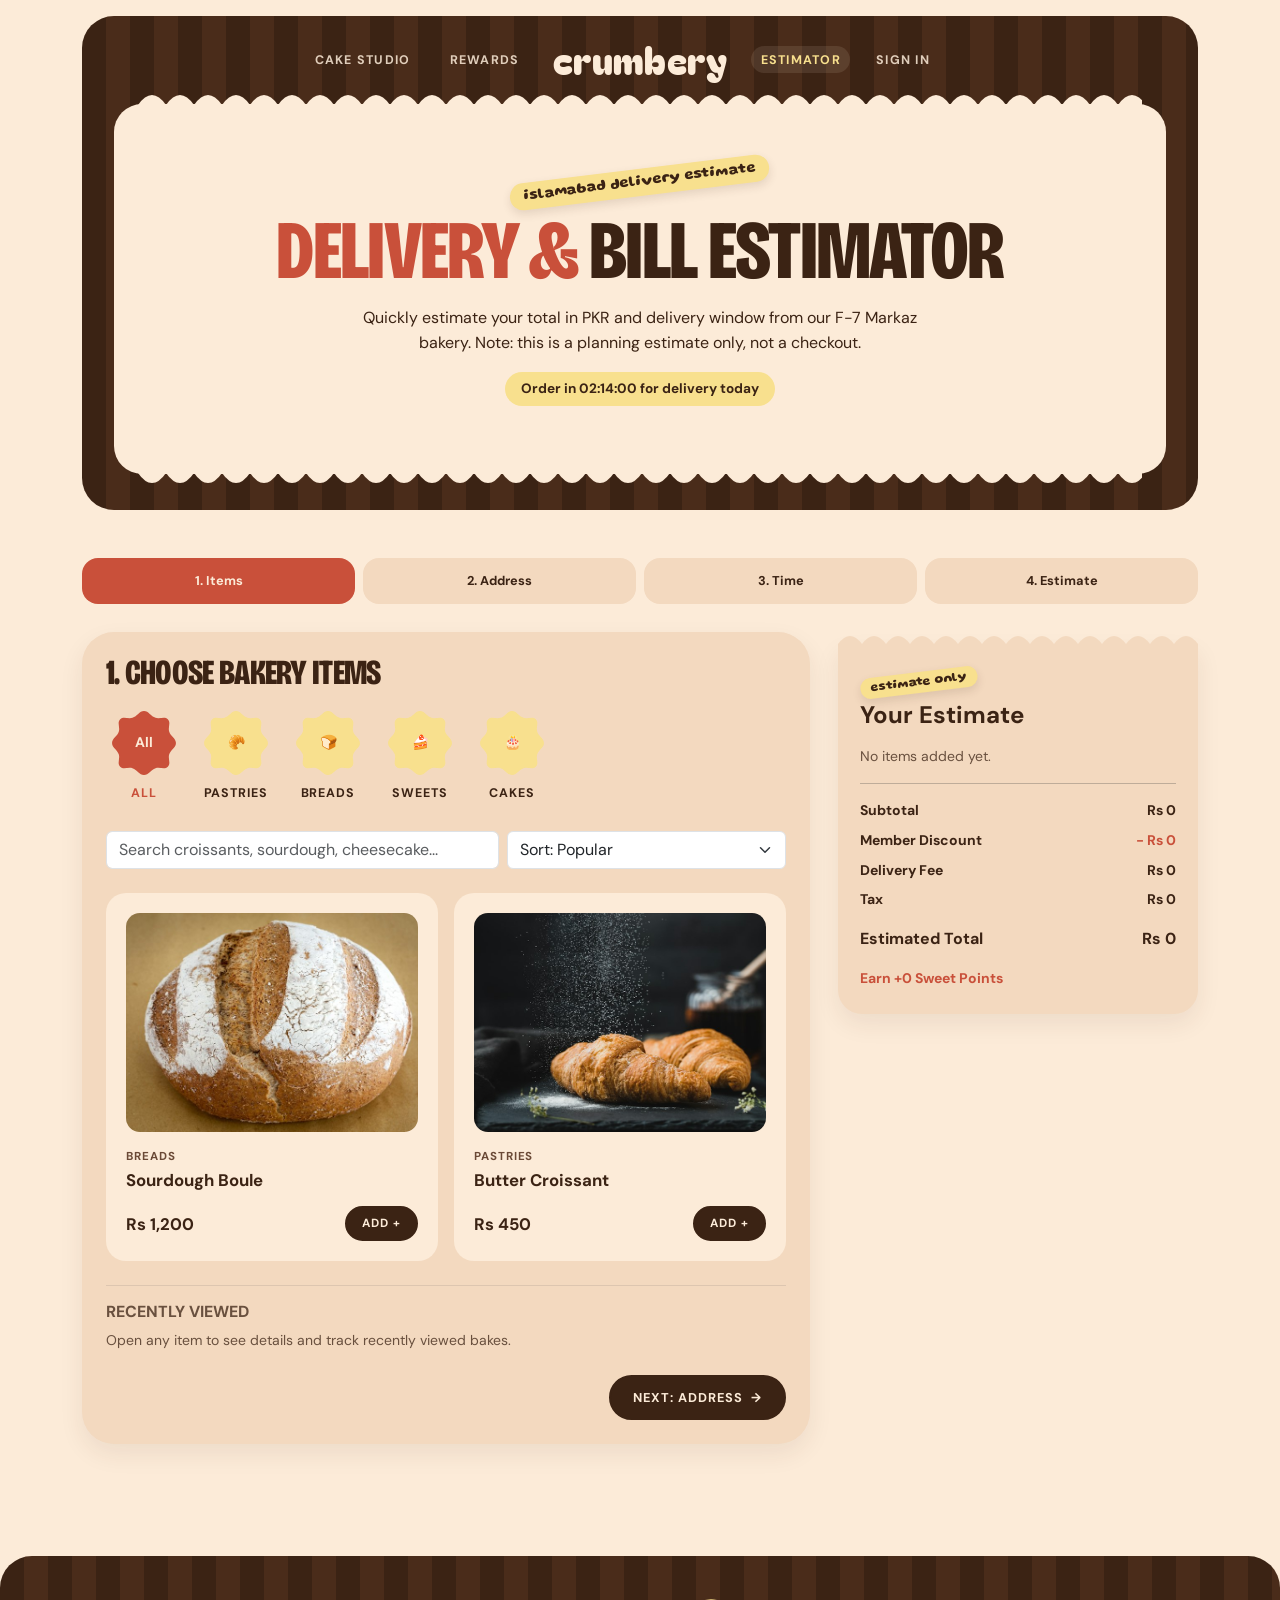
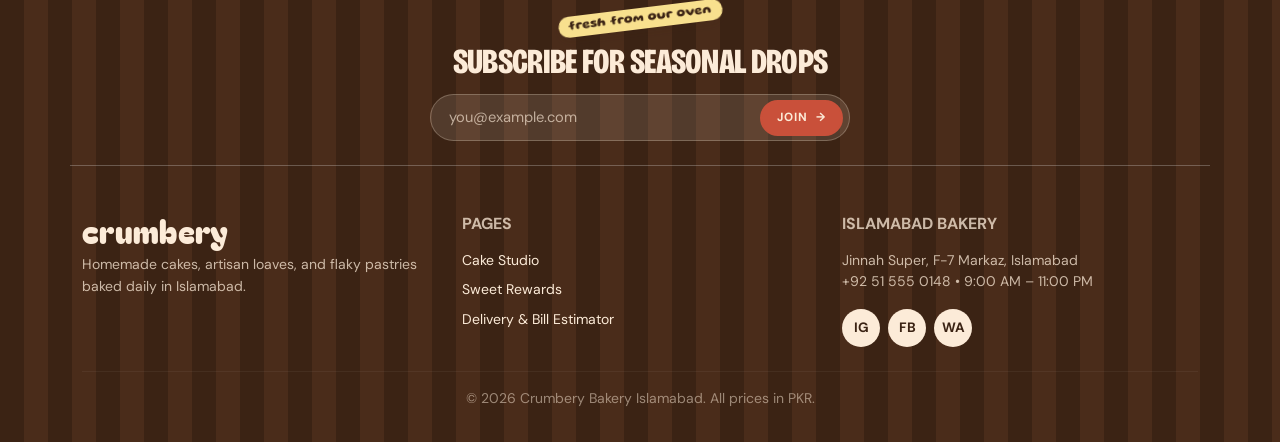
==== estimate.html @ 640aa4d4 "feat: build static layouts for all three pages" ====
<!DOCTYPE html>
<html lang="en">
<head>
  <meta charset="UTF-8">
  <meta name="viewport" content="width=device-width, initial-scale=1.0">
  <title>Delivery &amp; Bill Estimator — Crumbery Bakery Islamabad</title>
  <link rel="preconnect" href="https://fonts.googleapis.com">
  <link rel="preconnect" href="https://fonts.gstatic.com" crossorigin>
  <link href="https://fonts.googleapis.com/css2?family=Bagel+Fat+One&family=Bricolage+Grotesque:opsz,wdth,wght@12..96,75..100,700..800&family=DM+Sans:wght@400;500;700&family=Gluten:wght@700;800&display=swap" rel="stylesheet">
  <link href="https://cdn.jsdelivr.net/npm/bootstrap@5.3.3/dist/css/bootstrap.min.css" rel="stylesheet">
  <link rel="stylesheet" href="css/tokens.css">
  <link rel="stylesheet" href="css/components.css">
  <link rel="stylesheet" href="css/pages/estimate.css">
</head>
<body id="top">
  <a class="sr-only-focusable" href="#mainContent">Skip to main content</a>

  <div class="container-xl pt-3">
    <header class="striped-frame">
      <div id="siteHeaderSlot"></div>

      <section class="wavy-panel text-center">
        <span class="sticker mb-3">islamabad delivery estimate</span>
        <h1 class="display-headline display-headline--hero mb-3">
          <span class="text-terracotta">Delivery &amp;</span> Bill Estimator
        </h1>
        <p class="mx-auto mb-3" style="max-width: 580px;">
          Quickly estimate your total in PKR and delivery window from our F-7 Markaz bakery. Note: this is a planning estimate only, not a checkout.
        </p>
        <div class="countdown-pill" id="sameDayCountdown" aria-live="polite">
          Order in 02:14:00 for delivery today
        </div>
      </section>
    </header>
  </div>

  <main id="mainContent" class="container-xl py-5">
    <!-- 4-Step Progress Stepper -->
    <nav class="est-stepper" aria-label="Estimator steps">
      <button type="button" class="est-step-btn is-active" data-step="1">1. Items</button>
      <button type="button" class="est-step-btn" data-step="2">2. Address</button>
      <button type="button" class="est-step-btn" data-step="3">3. Time</button>
      <button type="button" class="est-step-btn" data-step="4">4. Estimate</button>
    </nav>

    <div class="est-layout">
      <!-- Left: Active Step Content -->
      <div class="est-panel">
        <!-- Step 1: Quick-add Menu -->
        <section id="estStep1" aria-labelledby="step1Heading">
          <h2 id="step1Heading" class="display-headline display-headline--sub mb-3">1. Choose Bakery Items</h2>

          <!-- Category Filter Chips with Scalloped Badges -->
          <div class="d-flex flex-wrap gap-3 justify-content-center justify-content-md-start mb-4" id="categoryFilterBar">
            <button type="button" class="flower-badge-btn is-active" data-cat="all">
              <span class="flower-badge flower-badge--sm flower-badge--terracotta fw-bold small text-cream">All</span>
              <span class="flower-badge-btn__label">All</span>
            </button>
            <button type="button" class="flower-badge-btn" data-cat="Pastries">
              <span class="flower-badge flower-badge--sm fw-bold small">🥐</span>
              <span class="flower-badge-btn__label">Pastries</span>
            </button>
            <button type="button" class="flower-badge-btn" data-cat="Breads">
              <span class="flower-badge flower-badge--sm fw-bold small">🍞</span>
              <span class="flower-badge-btn__label">Breads</span>
            </button>
            <button type="button" class="flower-badge-btn" data-cat="Sweets">
              <span class="flower-badge flower-badge--sm fw-bold small">🍰</span>
              <span class="flower-badge-btn__label">Sweets</span>
            </button>
            <button type="button" class="flower-badge-btn" data-cat="Cakes">
              <span class="flower-badge flower-badge--sm fw-bold small">🎂</span>
              <span class="flower-badge-btn__label">Cakes</span>
            </button>
          </div>

          <div class="row g-2 mb-4">
            <div class="col-12 col-sm-7">
              <label for="menuSearchInput" class="visually-hidden">Search menu items</label>
              <input id="menuSearchInput" type="search" class="form-control" placeholder="Search croissants, sourdough, cheesecake...">
            </div>
            <div class="col-12 col-sm-5">
              <label for="menuSortSelect" class="visually-hidden">Sort menu</label>
              <select id="menuSortSelect" class="form-select">
                <option value="popular">Sort: Popular</option>
                <option value="price-asc">Price: Low to High</option>
                <option value="price-desc">Price: High to Low</option>
                <option value="name-asc">Name: A–Z</option>
              </select>
            </div>
          </div>

          <div class="row g-3" id="menuGrid">
            <!-- Rendered dynamically from js/data/menu.js in Commit 3 -->
            <div class="col-12 col-sm-6">
              <article class="product-card" style="background: var(--cream);">
                <div class="product-card__media"><img src="assets/images/sourdough-boule.jpg" alt="Sourdough Boule" loading="lazy"></div>
                <div class="product-card__cat">Breads</div>
                <h3 class="product-card__title">Sourdough Boule</h3>
                <div class="product-card__footer">
                  <span class="product-card__price">Rs 1,200</span>
                  <button type="button" class="pill-btn pill-btn--sm">Add +</button>
                </div>
              </article>
            </div>
            <div class="col-12 col-sm-6">
              <article class="product-card" style="background: var(--cream);">
                <div class="product-card__media"><img src="assets/images/croissant.jpg" alt="Butter Croissant" loading="lazy"></div>
                <div class="product-card__cat">Pastries</div>
                <h3 class="product-card__title">Butter Croissant</h3>
                <div class="product-card__footer">
                  <span class="product-card__price">Rs 450</span>
                  <button type="button" class="pill-btn pill-btn--sm">Add +</button>
                </div>
              </article>
            </div>
          </div>

          <div class="mt-4 pt-3 border-top border-dark border-opacity-10">
            <h3 class="h6 text-uppercase fw-bold opacity-75 mb-2">Recently Viewed</h3>
            <div class="d-flex flex-wrap gap-2" id="recentlyViewedStrip">
              <span class="small opacity-75">Open any item to see details and track recently viewed bakes.</span>
            </div>
          </div>

          <div class="d-flex justify-content-end mt-4">
            <button type="button" class="pill-btn" data-next-step="2">
              Next: Address <span class="pill-btn__arrow" aria-hidden="true">&rarr;</span>
            </button>
          </div>
        </section>

        <!-- Step 2: Address -->
        <section id="estStep2" hidden aria-labelledby="step2Heading">
          <h2 id="step2Heading" class="display-headline display-headline--sub mb-3">2. Delivery or Pickup</h2>
          <div class="btn-group mb-3" role="group" aria-label="Fulfillment method">
            <input type="radio" class="btn-check" name="fulfillmentMode" id="modeDelivery" value="delivery" checked>
            <label class="btn btn-outline-dark" for="modeDelivery">Delivery from F-7</label>
            <input type="radio" class="btn-check" name="fulfillmentMode" id="modePickup" value="pickup">
            <label class="btn btn-outline-dark" for="modePickup">Bakery Pickup (Free)</label>
          </div>

          <div id="deliveryAddressFields">
            <div class="mb-3">
              <button type="button" class="pill-btn pill-btn--sm pill-btn--outline" id="useLocationBtn">
                Use my location (GPS)
              </button>
              <span class="small ms-2 opacity-75" id="geoStatusText"></span>
            </div>
            <div class="row g-3">
              <div class="col-12 col-sm-6">
                <label for="sectorSelect" class="form-label small fw-bold text-uppercase">Sector / Area</label>
                <select id="sectorSelect" class="form-select">
                  <option value="">Choose Islamabad / Rwp area...</option>
                </select>
              </div>
              <div class="col-12 col-sm-6">
                <label for="cityInput" class="form-label small fw-bold text-uppercase">City</label>
                <input id="cityInput" type="text" class="form-control" value="Islamabad / Rawalpindi" readonly>
              </div>
              <div class="col-12">
                <label for="streetInput" class="form-label small fw-bold text-uppercase">House &amp; Street</label>
                <input id="streetInput" type="text" class="form-control" placeholder="House 14, Street 22">
              </div>
            </div>
          </div>

          <div class="d-flex justify-content-between mt-4">
            <button type="button" class="pill-btn pill-btn--outline" data-prev-step="1">Back</button>
            <button type="button" class="pill-btn" data-next-step="3">
              Next: Time <span class="pill-btn__arrow" aria-hidden="true">&rarr;</span>
            </button>
          </div>
        </section>

        <!-- Step 3: Time -->
        <section id="estStep3" hidden aria-labelledby="step3Heading">
          <h2 id="step3Heading" class="display-headline display-headline--sub mb-3">3. Delivery Time</h2>
          <div class="mb-3">
            <div class="form-check">
              <input class="form-check-input" type="radio" name="timeMode" id="timeAsap" value="asap" checked>
              <label class="form-check-label fw-bold" for="timeAsap">As soon as possible</label>
            </div>
            <div class="form-check">
              <input class="form-check-input" type="radio" name="timeMode" id="timeScheduled" value="scheduled">
              <label class="form-check-label fw-bold" for="timeScheduled">Schedule date &amp; time (9:00 AM – 11:00 PM)</label>
            </div>
          </div>
          <div class="row g-3" id="scheduledTimeFields" hidden>
            <div class="col-12 col-sm-6">
              <label for="scheduleDateInput" class="form-label small fw-bold text-uppercase">Date</label>
              <input id="scheduleDateInput" type="date" class="form-control">
            </div>
            <div class="col-12 col-sm-6">
              <label for="scheduleTimeInput" class="form-label small fw-bold text-uppercase">Time</label>
              <input id="scheduleTimeInput" type="time" class="form-control" value="16:00">
            </div>
          </div>
          <div class="d-flex justify-content-between mt-4">
            <button type="button" class="pill-btn pill-btn--outline" data-prev-step="2">Back</button>
            <button type="button" class="pill-btn" data-next-step="4">
              View Estimate <span class="pill-btn__arrow" aria-hidden="true">&rarr;</span>
            </button>
          </div>
        </section>

        <!-- Step 4: Final Estimate Breakdown -->
        <section id="estStep4" hidden aria-labelledby="step4Heading">
          <h2 id="step4Heading" class="display-headline display-headline--sub mb-3">4. Your Delivery &amp; Bill Estimate</h2>
          <div class="eta-timeline mb-4">
            <div class="eta-timeline__step">1. Baking<br><span class="small opacity-75" id="etaPrepRange">25 min</span></div>
            <div class="eta-timeline__step">2. On the way<br><span class="small opacity-75" id="etaTravelRange">15–20 min</span></div>
            <div class="eta-timeline__step">3. At your door<br><span class="small text-terracotta" id="etaTotalRange">40–50 min</span></div>
          </div>
          <div class="d-flex flex-wrap gap-2">
            <button type="button" class="pill-btn" id="copyEstimateBtn">Copy estimate</button>
            <button type="button" class="pill-btn pill-btn--outline" id="clearEstimateBtn">Clear</button>
          </div>
        </section>
      </div>

      <!-- Right: Sticky Paper-Receipt Summary Card -->
      <aside class="receipt-card" aria-labelledby="receiptHeading" aria-live="polite">
        <span class="sticker sticker--sm mb-2">estimate only</span>
        <h2 id="receiptHeading" class="h4 fw-bold mb-3">Your Estimate</h2>
        <div id="receiptItemsList" class="small mb-3 opacity-75">
          No items added yet.
        </div>
        <hr class="border-dark border-opacity-15">
        <dl class="row small mb-0">
          <dt class="col-7">Subtotal</dt><dd class="col-5 text-end fw-bold" id="estSubtotal">Rs 0</dd>
          <dt class="col-7">Member Discount</dt><dd class="col-5 text-end fw-bold text-terracotta" id="estDiscount">- Rs 0</dd>
          <dt class="col-7">Delivery Fee</dt><dd class="col-5 text-end fw-bold" id="estDeliveryFee">Rs 0</dd>
          <dt class="col-7">Tax</dt><dd class="col-5 text-end fw-bold" id="estTax">Rs 0</dd>
          <dt class="col-7 fs-6 fw-bold pt-2">Estimated Total</dt><dd class="col-5 text-end fs-6 fw-bold pt-2" id="estTotal">Rs 0</dd>
        </dl>
        <div class="small text-terracotta fw-bold mt-2" id="estPointsEarned">Earn +0 Sweet Points</div>
      </aside>
    </div>
  </main>

  <div id="siteFooterSlot"></div>

  <script src="https://cdn.jsdelivr.net/npm/bootstrap@5.3.3/dist/js/bootstrap.bundle.min.js"></script>
  <script type="module" src="js/layout.js"></script>
</body>
</html>
---- css/tokens.css ----
/* ==========================================================================
   Crumbery Design System Tokens
   ========================================================================== */

:root {
  /* Core Brand Palette */
  --choco: #3B2314;
  --choco-stripe: #4A2C1A;
  --choco-muted: #6A4936;
  --cream: #FCEBD8;
  --tan: #F3D9BF;
  --tan-hover: #ECD0B2;
  --terracotta: #C9503A;
  --terracotta-stripe: #BF4834;
  --butter: #F8E08E;
  --butter-deep: #EFCF69;
  --plum: #5B2A4A;
  --plum-stripe: #683355;

  /* Semantic Aliases */
  --bg-page: var(--cream);
  --bg-card: var(--tan);
  --text-primary: var(--choco);
  --text-inverse: var(--cream);
  --accent-primary: var(--terracotta);
  --accent-highlight: var(--butter);
  --border-subtle: rgba(59, 35, 20, 0.14);
  --focus-ring: 0 0 0 3px var(--butter), 0 0 0 5px var(--choco);

  /* Typography */
  --font-display: 'Bricolage Grotesque', system-ui, sans-serif;
  --font-logo: 'Bagel Fat One', cursive;
  --font-sticker: 'Gluten', cursive;
  --font-body: 'DM Sans', system-ui, -apple-system, sans-serif;

  /* Radii */
  --radius-card: 20px;
  --radius-section: 32px;
  --radius-pill: 999px;

  /* Shadows */
  --shadow-soft: 0 10px 24px rgba(59, 35, 20, 0.08);
  --shadow-lift: 0 14px 28px rgba(59, 35, 20, 0.16);

  /* Transitions */
  --ease-snappy: cubic-bezier(0.22, 1, 0.36, 1);
}
---- css/components.css ----
/* ==========================================================================
   Crumbery Shared Components & Signature Shapes
   ========================================================================== */

*,
*::before,
*::after {
  box-sizing: border-box;
}

html {
  scroll-behavior: smooth;
}

body {
  margin: 0;
  background-color: var(--bg-page);
  color: var(--text-primary);
  font-family: var(--font-body);
  font-size: 1rem;
  line-height: 1.55;
  -webkit-font-smoothing: antialiased;
  overflow-x: hidden;
}

img {
  max-width: 100%;
  display: block;
}

a {
  color: inherit;
  text-decoration: none;
}

:focus-visible {
  outline: none;
  box-shadow: var(--focus-ring);
  border-radius: 6px;
}

.sr-only-focusable:not(:focus):not(:focus-within) {
  position: absolute;
  width: 1px;
  height: 1px;
  padding: 0;
  margin: -1px;
  overflow: hidden;
  clip: rect(0, 0, 0, 0);
  white-space: nowrap;
  border: 0;
}

/* ---------- Typography Helpers ---------- */

.display-headline {
  font-family: var(--font-display);
  font-variation-settings: 'wdth' 75, 'opsz' 72;
  font-weight: 800;
  text-transform: uppercase;
  line-height: 0.94;
  letter-spacing: -0.02em;
  color: var(--choco);
  margin: 0;
}

.display-headline--hero {
  font-size: clamp(2.6rem, 6.5vw, 5.2rem);
}

.display-headline--section {
  font-size: clamp(2rem, 4.2vw, 3.35rem);
}

.display-headline--sub {
  font-size: clamp(1.45rem, 2.8vw, 2.2rem);
}

.text-terracotta {
  color: var(--terracotta) !important;
}

.text-cream {
  color: var(--cream) !important;
}

.wordmark {
  font-family: var(--font-logo);
  font-weight: 400;
  text-transform: lowercase;
  letter-spacing: 0.01em;
  line-height: 1;
}

/* ---------- 1. Striped Brown Frame ---------- */

.striped-frame {
  background-color: var(--choco);
  background-image: repeating-linear-gradient(
    90deg,
    var(--choco) 0,
    var(--choco) 24px,
    var(--choco-stripe) 24px,
    var(--choco-stripe) 48px
  );
  border-radius: var(--radius-section);
  padding: 1rem 1.15rem 1.75rem;
  color: var(--cream);
  position: relative;
}

@media (min-width: 768px) {
  .striped-frame {
    padding: 1.25rem 2rem 2.25rem;
  }
}

/* ---------- 2. Wavy Cream Panel ---------- */

.wavy-panel {
  position: relative;
  background-color: var(--cream);
  color: var(--choco);
  border-radius: 28px;
  padding: 3.25rem 1.25rem 3.5rem;
  margin-top: 0.75rem;
  /* Crisp scalloped edges top & bottom via radial-gradient mask */
  --scallop-size: 28px;
  background-clip: padding-box;
}

.wavy-panel::before,
.wavy-panel::after {
  content: '';
  position: absolute;
  left: 24px;
  right: 24px;
  height: 14px;
  background-repeat: repeat-x;
  background-size: 28px 14px;
  pointer-events: none;
}

.wavy-panel::before {
  top: -13px;
  background-image: url("data:image/svg+xml,%3Csvg xmlns='http://www.w3.org/2000/svg' viewBox='0 0 28 14' preserveAspectRatio='none'%3E%3Cpath d='M0 14 Q14 -6 28 14 Z' fill='%23FCEBD8'/%3E%3C/svg%3E");
}

.wavy-panel::after {
  bottom: -13px;
  background-image: url("data:image/svg+xml,%3Csvg xmlns='http://www.w3.org/2000/svg' viewBox='0 0 28 14' preserveAspectRatio='none'%3E%3Cpath d='M0 0 Q14 20 28 0 Z' fill='%23FCEBD8'/%3E%3C/svg%3E");
}

@media (min-width: 768px) {
  .wavy-panel {
    padding: 4rem 3rem 4.25rem;
  }
}

/* ---------- 3. Centered Nav & Offcanvas ---------- */

.site-nav {
  display: grid;
  grid-template-columns: 1fr auto 1fr;
  align-items: center;
  gap: 0.75rem;
  padding: 0.25rem 0 0.9rem;
}

.site-nav__group {
  display: flex;
  align-items: center;
  gap: 1.25rem;
  list-style: none;
  margin: 0;
  padding: 0;
}

.site-nav__group--left {
  justify-content: flex-end;
}

.site-nav__group--right {
  justify-content: flex-start;
}

.site-nav__link {
  font-size: 0.78rem;
  font-weight: 700;
  text-transform: uppercase;
  letter-spacing: 0.1em;
  color: rgba(252, 235, 216, 0.85);
  padding: 0.35rem 0.6rem;
  border-radius: var(--radius-pill);
  transition: color 0.2s ease, background-color 0.2s ease;
  white-space: nowrap;
}

.site-nav__link:hover,
.site-nav__link[aria-current="page"] {
  color: var(--butter);
  background-color: rgba(252, 235, 216, 0.1);
}

.site-nav__brand {
  font-size: clamp(1.85rem, 3vw, 2.35rem);
  color: var(--cream);
  padding: 0 0.75rem;
  text-align: center;
}

.site-nav__brand:hover {
  color: var(--butter);
}

.site-nav__auth {
  display: inline-flex;
  align-items: center;
  gap: 0.5rem;
  font-size: 0.78rem;
  color: var(--butter);
}

.site-nav__signout {
  background: transparent;
  border: 1px solid rgba(248, 224, 142, 0.5);
  color: var(--cream);
  border-radius: var(--radius-pill);
  padding: 0.2rem 0.65rem;
  font-size: 0.72rem;
  font-weight: 600;
  text-transform: uppercase;
  letter-spacing: 0.06em;
  cursor: pointer;
}

.site-nav__signout:hover {
  background: var(--butter);
  color: var(--choco);
}

.nav-hamburger {
  background: rgba(252, 235, 216, 0.12);
  border: 1px solid rgba(252, 235, 216, 0.25);
  color: var(--cream);
  border-radius: var(--radius-pill);
  padding: 0.4rem 0.8rem;
  font-size: 0.8rem;
  font-weight: 700;
  text-transform: uppercase;
  letter-spacing: 0.08em;
}

.offcanvas-crumbery {
  background-color: var(--choco);
  color: var(--cream);
}

.offcanvas-crumbery .btn-close {
  filter: invert(1) sepia(1) saturate(0.2) hue-rotate(340deg) brightness(1.1);
}

/* ---------- Stickers & Handwritten Pills ---------- */

.sticker {
  display: inline-block;
  font-family: var(--font-sticker);
  font-weight: 700;
  font-size: 0.92rem;
  line-height: 1.05;
  padding: 0.35rem 0.85rem;
  border-radius: var(--radius-pill);
  background-color: var(--butter);
  color: var(--choco);
  transform: rotate(-7deg);
  box-shadow: 0 4px 10px rgba(59, 35, 20, 0.12);
  user-select: none;
}

.sticker--terracotta {
  background-color: var(--terracotta);
  color: var(--cream);
  transform: rotate(-5deg);
}

.sticker--sm {
  font-size: 0.78rem;
  padding: 0.24rem 0.65rem;
}

/* ---------- 4. Scalloped "Flower" Badges ---------- */

.flower-badge {
  position: relative;
  width: 96px;
  height: 96px;
  display: inline-flex;
  align-items: center;
  justify-content: center;
  background-repeat: no-repeat;
  background-position: center;
  background-size: contain;
  background-image: url("data:image/svg+xml,%3Csvg xmlns='http://www.w3.org/2000/svg' viewBox='0 0 100 100'%3E%3Cpath d='M50 3 C57 3 60 11 67 13 C74 15 80 10 85 15 C90 20 85 26 87 33 C89 40 97 43 97 50 C97 57 89 60 87 67 C85 74 90 80 85 85 C80 90 74 85 67 87 C60 89 57 97 50 97 C43 97 40 89 33 87 C26 85 20 90 15 85 C10 80 15 74 13 67 C11 60 3 57 3 50 C3 43 11 40 13 33 C15 26 10 20 15 15 C20 10 26 15 33 13 C40 11 43 3 50 3 Z' fill='%23F8E08E'/%3E%3C/svg%3E");
  transition: transform 0.25s var(--ease-snappy);
}

.flower-badge--terracotta,
.flower-badge.is-active {
  background-image: url("data:image/svg+xml,%3Csvg xmlns='http://www.w3.org/2000/svg' viewBox='0 0 100 100'%3E%3Cpath d='M50 3 C57 3 60 11 67 13 C74 15 80 10 85 15 C90 20 85 26 87 33 C89 40 97 43 97 50 C97 57 89 60 87 67 C85 74 90 80 85 85 C80 90 74 85 67 87 C60 89 57 97 50 97 C43 97 40 89 33 87 C26 85 20 90 15 85 C10 80 15 74 13 67 C11 60 3 57 3 50 C3 43 11 40 13 33 C15 26 10 20 15 15 C20 10 26 15 33 13 C40 11 43 3 50 3 Z' fill='%23C9503A'/%3E%3C/svg%3E");
}

.flower-badge--sm {
  width: 68px;
  height: 68px;
}

.flower-badge-btn {
  background: transparent;
  border: 0;
  padding: 0.25rem;
  display: inline-flex;
  flex-direction: column;
  align-items: center;
  gap: 0.45rem;
  cursor: pointer;
  color: var(--choco);
}

.flower-badge-btn:hover .flower-badge {
  transform: scale(1.06) rotate(4deg);
}

.flower-badge-btn__label {
  font-size: 0.78rem;
  font-weight: 700;
  text-transform: uppercase;
  letter-spacing: 0.08em;
}

.flower-badge-btn.is-active .flower-badge-btn__label {
  color: var(--terracotta);
}

/* ---------- 5. Product Cards ---------- */

.product-card {
  background-color: var(--tan);
  border-radius: var(--radius-card);
  padding: 1.25rem;
  display: flex;
  flex-direction: column;
  height: 100%;
  transition: transform 0.25s var(--ease-snappy), box-shadow 0.25s var(--ease-snappy);
}

.product-card:hover {
  transform: translateY(-4px);
  box-shadow: var(--shadow-soft);
}

.product-card__media {
  aspect-ratio: 4 / 3;
  border-radius: 14px;
  overflow: hidden;
  background-color: rgba(252, 235, 216, 0.55);
  margin-bottom: 1rem;
}

.product-card__media img {
  width: 100%;
  height: 100%;
  object-fit: cover;
  transition: transform 0.35s var(--ease-snappy);
}

.product-card:hover .product-card__media img {
  transform: scale(1.04);
}

.product-card__cat {
  font-size: 0.72rem;
  font-weight: 700;
  text-transform: uppercase;
  letter-spacing: 0.08em;
  color: var(--choco-muted);
  margin-bottom: 0.2rem;
}

.product-card__title {
  font-size: 1.05rem;
  font-weight: 700;
  color: var(--choco);
  margin: 0 0 1rem;
}

.product-card__footer {
  margin-top: auto;
  display: flex;
  align-items: center;
  justify-content: space-between;
  gap: 0.75rem;
}

.product-card__price {
  font-weight: 700;
  font-size: 1.05rem;
  color: var(--choco);
}

/* ---------- 6. Pill Buttons ---------- */

.pill-btn {
  display: inline-flex;
  align-items: center;
  justify-content: center;
  gap: 0.5rem;
  background-color: var(--choco);
  color: var(--cream);
  border: 2px solid var(--choco);
  border-radius: var(--radius-pill);
  padding: 0.65rem 1.35rem;
  font-size: 0.8rem;
  font-weight: 700;
  text-transform: uppercase;
  letter-spacing: 0.08em;
  cursor: pointer;
  transition: transform 0.2s var(--ease-snappy), background-color 0.2s ease, box-shadow 0.2s ease;
}

.pill-btn:hover:not(:disabled) {
  transform: translateY(-2px);
  background-color: var(--choco-stripe);
  color: var(--cream);
  box-shadow: var(--shadow-soft);
}

.pill-btn:disabled {
  opacity: 0.5;
  cursor: not-allowed;
}

.pill-btn--sm {
  padding: 0.42rem 0.95rem;
  font-size: 0.74rem;
}

.pill-btn--outline {
  background-color: transparent;
  color: var(--choco);
}

.pill-btn--outline:hover:not(:disabled) {
  background-color: var(--choco);
  color: var(--cream);
}

.pill-btn--terracotta {
  background-color: var(--terracotta);
  border-color: var(--terracotta);
  color: var(--cream);
}

.pill-btn--terracotta:hover:not(:disabled) {
  background-color: var(--terracotta-stripe);
  border-color: var(--terracotta-stripe);
}

.pill-btn__arrow {
  display: inline-block;
  transition: transform 0.2s var(--ease-snappy);
}

.pill-btn:hover:not(:disabled) .pill-btn__arrow {
  transform: translateX(4px);
}

/* ---------- 7. Red Story Section ---------- */

.story-section {
  background-color: var(--terracotta);
  background-image: repeating-linear-gradient(
    90deg,
    var(--terracotta) 0,
    var(--terracotta) 28px,
    var(--terracotta-stripe) 28px,
    var(--terracotta-stripe) 56px
  );
  border-radius: var(--radius-section);
  color: var(--cream);
  padding: 2.5rem 1.5rem;
  position: relative;
  overflow: hidden;
}

@media (min-width: 768px) {
  .story-section {
    padding: 3.5rem 3rem;
  }
}

/* ---------- 8. Scalloped Promo Cards ---------- */

.promo-card {
  position: relative;
  border-radius: 26px;
  padding: 2rem 1.5rem;
  overflow: hidden;
  border: 4px dashed rgba(252, 235, 216, 0.6);
}

.promo-card--butter {
  background-color: var(--butter);
  color: var(--choco);
  border-color: rgba(59, 35, 20, 0.2);
}

.promo-card--plum {
  background-color: var(--plum);
  color: var(--cream);
  border-color: rgba(248, 224, 142, 0.35);
}

/* ---------- 9. Marquee Text ---------- */

.marquee-band {
  position: relative;
  overflow: hidden;
  padding: 2rem 0;
  user-select: none;
}

.marquee-band__track {
  display: flex;
  width: max-content;
  gap: 2.5rem;
  animation: crumbery-marquee 22s linear infinite;
}

.marquee-band__text {
  font-family: var(--font-display);
  font-variation-settings: 'wdth' 75;
  font-weight: 800;
  font-size: clamp(3rem, 8vw, 6.5rem);
  text-transform: uppercase;
  line-height: 0.95;
  color: var(--choco);
  white-space: nowrap;
}

@keyframes crumbery-marquee {
  from {
    transform: translateX(0);
  }
  to {
    transform: translateX(-50%);
  }
}

/* ---------- 10. Testimonial Card ---------- */

.testimonial-card {
  background-color: var(--butter);
  color: var(--choco);
  border-radius: var(--radius-card);
  padding: 2rem 1.75rem;
  box-shadow: var(--shadow-soft);
}

.testimonial-card__stars {
  color: var(--terracotta);
  letter-spacing: 0.15em;
  font-size: 1rem;
}

.testimonial-dots {
  display: flex;
  justify-content: center;
  gap: 0.45rem;
}

.testimonial-dot {
  width: 9px;
  height: 9px;
  border-radius: 50%;
  border: 0;
  padding: 0;
  background-color: rgba(59, 35, 20, 0.25);
  cursor: pointer;
}

.testimonial-dot.is-active {
  background-color: var(--choco);
  width: 22px;
  border-radius: 999px;
}

/* ---------- 11. Restyled Bootstrap FAQ Accordion ---------- */

.faq-accordion .accordion-item {
  background-color: var(--tan);
  border: 0;
  border-radius: 16px !important;
  margin-bottom: 0.75rem;
  overflow: hidden;
}

.faq-accordion .accordion-button {
  background-color: var(--tan);
  color: var(--choco);
  font-weight: 700;
  font-size: 0.98rem;
  padding: 1rem 1.25rem;
  box-shadow: none !important;
}

.faq-accordion .accordion-button::after {
  background-color: var(--choco);
  color: var(--cream);
  border-radius: 50%;
  width: 28px;
  height: 28px;
  background-size: 12px;
  background-position: center;
  background-image: url("data:image/svg+xml,%3Csvg xmlns='http://www.w3.org/2000/svg' viewBox='0 0 16 16'%3E%3Cpath stroke='%23FCEBD8' stroke-width='2.2' stroke-linecap='round' d='M8 3v10M3 8h10'/%3E%3C/svg%3E");
  transition: transform 0.2s ease;
}

.faq-accordion .accordion-button:not(.collapsed)::after {
  transform: rotate(45deg);
}

.faq-accordion .accordion-body {
  background-color: var(--tan);
  color: var(--choco-muted);
  padding: 0 1.25rem 1.15rem;
  font-size: 0.94rem;
}

/* ---------- 12. Footer ---------- */

.site-footer {
  background-color: var(--choco);
  background-image: repeating-linear-gradient(
    90deg,
    var(--choco) 0,
    var(--choco) 24px,
    var(--choco-stripe) 24px,
    var(--choco-stripe) 48px
  );
  color: var(--cream);
  border-radius: var(--radius-section) var(--radius-section) 0 0;
  padding: 3rem 1.5rem 2rem;
  margin-top: 4rem;
}

.footer-newsletter {
  display: flex;
  gap: 0.5rem;
  background-color: rgba(252, 235, 216, 0.12);
  border: 1px solid rgba(252, 235, 216, 0.25);
  border-radius: var(--radius-pill);
  padding: 0.3rem 0.35rem 0.3rem 1rem;
  max-width: 420px;
  margin: 0 auto;
}

.footer-newsletter input {
  flex: 1;
  min-width: 0;
  background: transparent;
  border: 0;
  color: var(--cream);
  font-size: 0.92rem;
}

.footer-newsletter input::placeholder {
  color: rgba(252, 235, 216, 0.65);
}

.footer-newsletter input:focus {
  outline: none;
}

.social-circle {
  width: 38px;
  height: 38px;
  border-radius: 50%;
  background-color: var(--cream);
  color: var(--choco);
  display: inline-flex;
  align-items: center;
  justify-content: center;
  font-weight: 700;
  font-size: 0.85rem;
  transition: transform 0.2s ease, background-color 0.2s ease;
}

.social-circle:hover {
  transform: translateY(-2px);
  background-color: var(--butter);
  color: var(--choco);
}

/* ---------- 13. Faint Line-Art Bakery Doodles ---------- */

.doodle-line {
  pointer-events: none;
  opacity: 0.18;
  color: currentColor;
}

/* ---------- Reduced Motion Support ---------- */

@media (prefers-reduced-motion: reduce) {
  html {
    scroll-behavior: auto;
  }

  .marquee-band__track {
    animation: none;
  }

  *,
  *::before,
  *::after {
    transition-duration: 0.01ms !important;
  }
}
---- css/pages/estimate.css ----
/* ==========================================================================
   Page 3: Delivery & Bill Estimator (estimate.html)
   ========================================================================== */

/* 4-Step Progress Stepper */
.est-stepper {
  display: grid;
  grid-template-columns: repeat(4, 1fr);
  gap: 0.5rem;
  margin-bottom: 1.75rem;
}

.est-step-btn {
  background-color: var(--tan);
  color: var(--choco);
  border: 2px solid transparent;
  border-radius: 16px;
  padding: 0.7rem 0.5rem;
  text-align: center;
  font-size: 0.8rem;
  font-weight: 700;
  cursor: pointer;
  transition: background-color 0.2s ease, border-color 0.2s ease;
}

.est-step-btn.is-active {
  background-color: var(--terracotta);
  color: var(--cream);
}

.est-step-btn.is-done {
  border-color: var(--choco);
  background-color: var(--butter);
}

.est-layout {
  display: grid;
  grid-template-columns: 1fr;
  gap: 1.75rem;
  align-items: start;
}

@media (min-width: 992px) {
  .est-layout {
    grid-template-columns: minmax(0, 1.35fr) 360px;
  }
}

.est-panel {
  background-color: var(--tan);
  border-radius: var(--radius-section);
  padding: 1.5rem;
  box-shadow: var(--shadow-soft);
}

/* Sticky Receipt Card with Scalloped Top Edge */
.receipt-card {
  position: relative;
  background-color: var(--tan);
  border-radius: 0 0 24px 24px;
  padding: 1.5rem 1.35rem;
  box-shadow: var(--shadow-soft);
  margin-top: 12px;
}

.receipt-card::before {
  content: '';
  position: absolute;
  top: -12px;
  left: 0;
  right: 0;
  height: 12px;
  background-repeat: repeat-x;
  background-size: 24px 12px;
  background-image: url("data:image/svg+xml,%3Csvg xmlns='http://www.w3.org/2000/svg' viewBox='0 0 24 12' preserveAspectRatio='none'%3E%3Cpath d='M0 12 Q12 -4 24 12 Z' fill='%23F3D9BF'/%3E%3C/svg%3E");
}

@media (min-width: 992px) {
  .receipt-card {
    position: sticky;
    top: 1.25rem;
  }
}

.qty-stepper {
  display: inline-flex;
  align-items: center;
  gap: 0.45rem;
  background-color: var(--choco);
  color: var(--cream);
  border-radius: var(--radius-pill);
  padding: 0.2rem 0.45rem;
}

.qty-stepper button {
  background: transparent;
  border: 0;
  color: var(--cream);
  font-weight: 700;
  width: 24px;
  height: 24px;
  border-radius: 50%;
  cursor: pointer;
}

.qty-stepper button:hover {
  background-color: rgba(252, 235, 216, 0.2);
}

/* Delivery 3-step timeline */
.eta-timeline {
  display: grid;
  grid-template-columns: repeat(3, 1fr);
  gap: 0.75rem;
  text-align: center;
}

.eta-timeline__step {
  background-color: var(--cream);
  border-radius: 16px;
  padding: 0.9rem 0.5rem;
  font-size: 0.84rem;
  font-weight: 700;
}

.countdown-pill {
  display: inline-flex;
  align-items: center;
  gap: 0.5rem;
  background-color: var(--butter);
  color: var(--choco);
  border-radius: var(--radius-pill);
  padding: 0.4rem 1rem;
  font-size: 0.85rem;
  font-weight: 700;
}
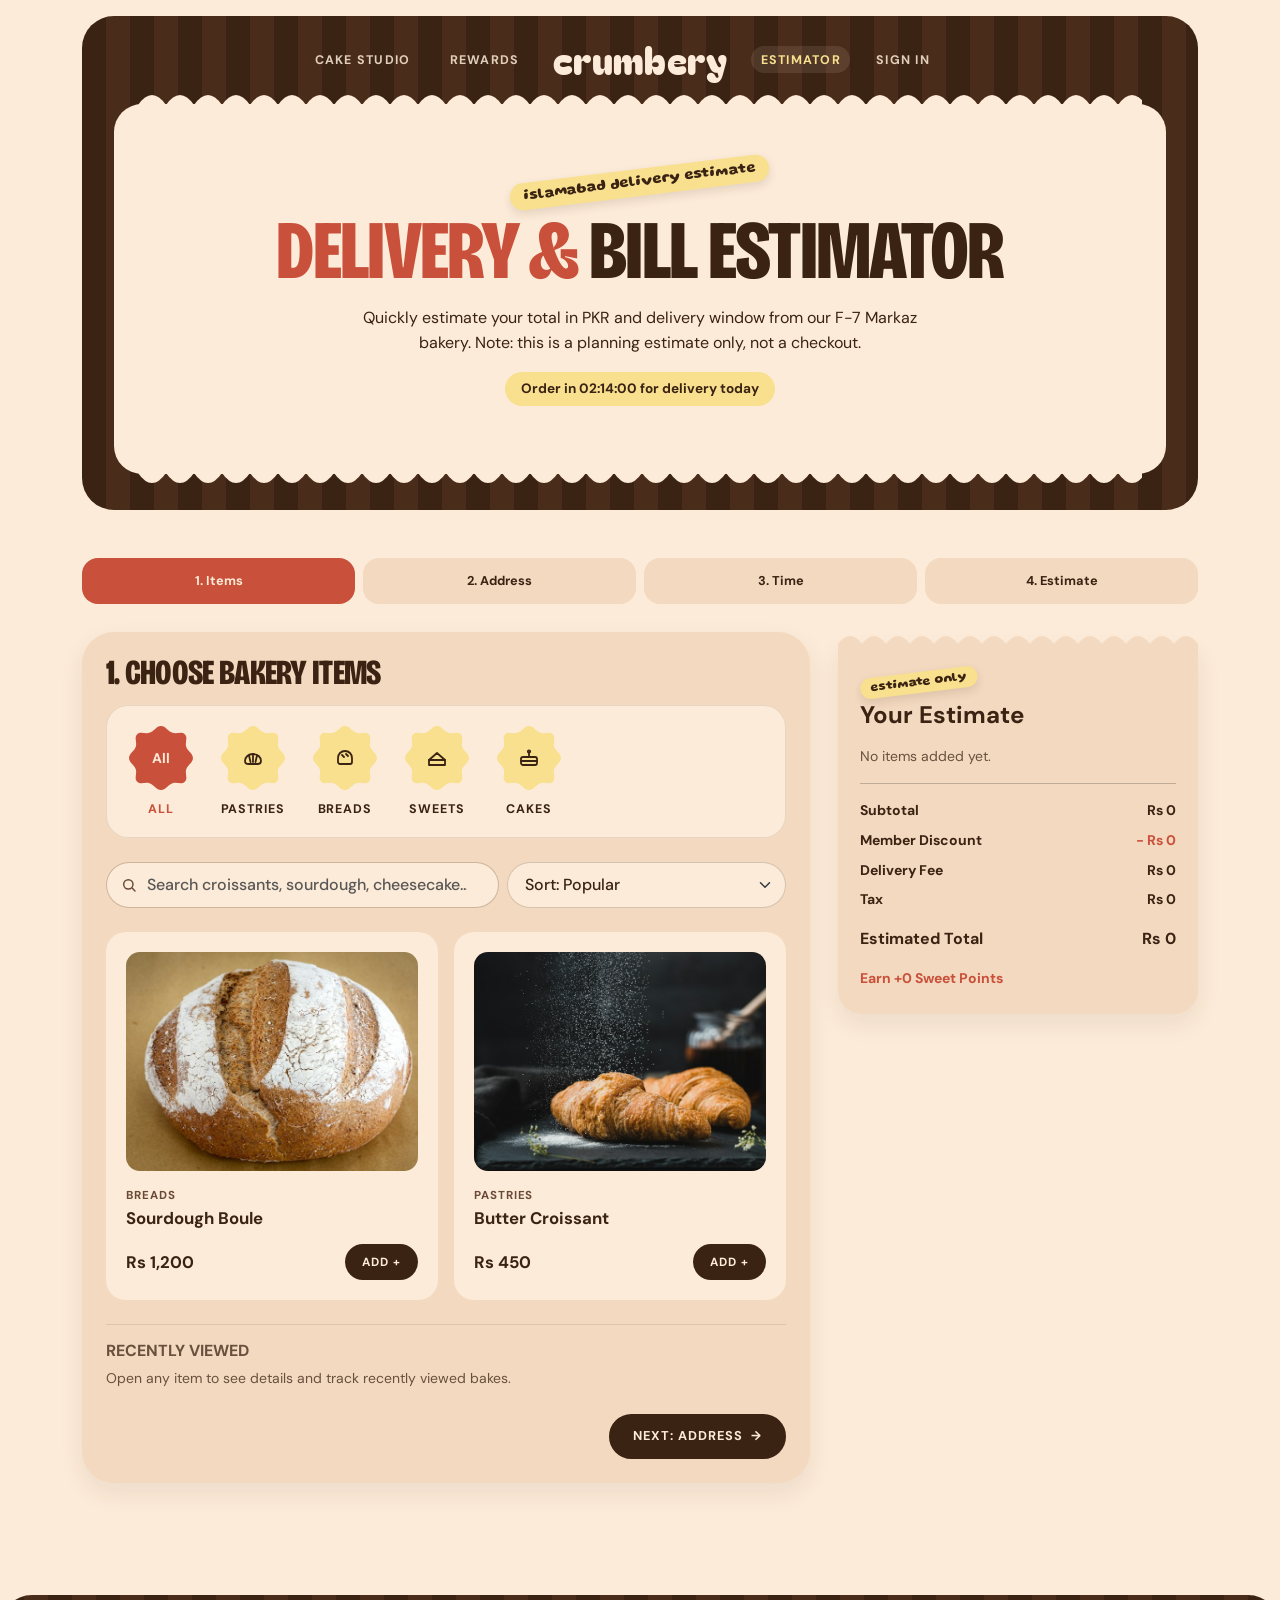
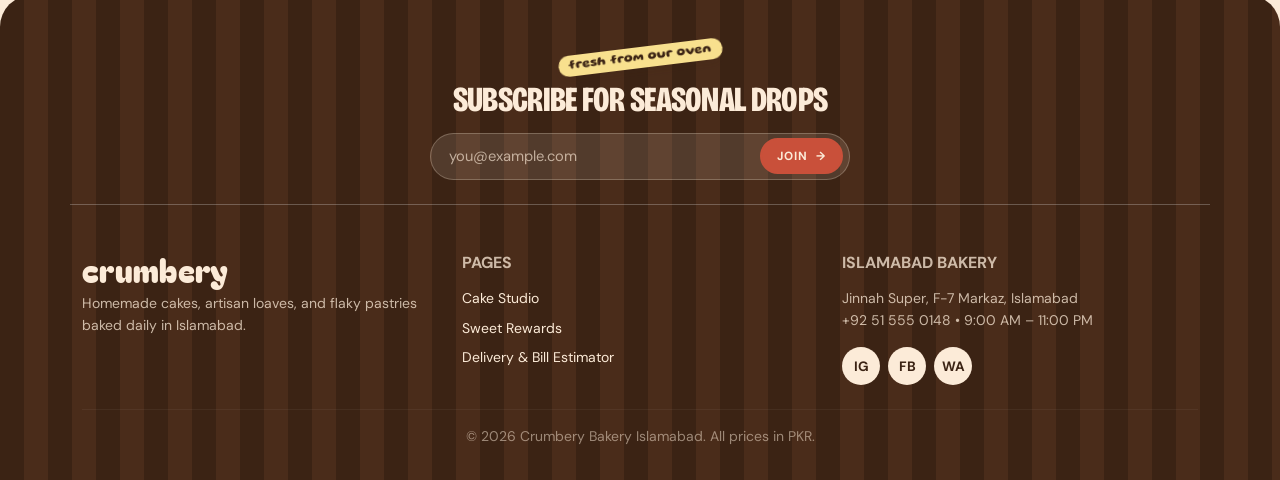
==== commit d0ceab2d: "style: unify solid cream backgrounds and polish selection controls" ====
--- a/estimate.html
+++ b/estimate.html
@@ -51,25 +51,33 @@
           <h2 id="step1Heading" class="display-headline display-headline--sub mb-3">1. Choose Bakery Items</h2>
 
           <!-- Category Filter Chips with Scalloped Badges -->
-          <div class="d-flex flex-wrap gap-3 justify-content-center justify-content-md-start mb-4" id="categoryFilterBar">
+          <div class="est-filter-strip d-flex flex-wrap gap-3 justify-content-center justify-content-md-start mb-4" id="categoryFilterBar">
             <button type="button" class="flower-badge-btn is-active" data-cat="all">
               <span class="flower-badge flower-badge--sm flower-badge--terracotta fw-bold small text-cream">All</span>
               <span class="flower-badge-btn__label">All</span>
             </button>
             <button type="button" class="flower-badge-btn" data-cat="Pastries">
-              <span class="flower-badge flower-badge--sm fw-bold small">🥐</span>
+              <span class="flower-badge flower-badge--sm" aria-hidden="true">
+                <svg width="24" height="24" viewBox="0 0 24 24" fill="none" stroke="currentColor" stroke-width="1.8" stroke-linecap="round" stroke-linejoin="round"><path d="M4 15c0-4 3.5-7 8-7s8 3 8 7c0 2-1.5 3-3.5 3h-9C5.5 18 4 17 4 15z"/><path d="M8 9.5l1.5 6.5M16 9.5L14.5 16M12 8v8"/></svg>
+              </span>
               <span class="flower-badge-btn__label">Pastries</span>
             </button>
             <button type="button" class="flower-badge-btn" data-cat="Breads">
-              <span class="flower-badge flower-badge--sm fw-bold small">🍞</span>
+              <span class="flower-badge flower-badge--sm" aria-hidden="true">
+                <svg width="24" height="24" viewBox="0 0 24 24" fill="none" stroke="currentColor" stroke-width="1.8" stroke-linecap="round" stroke-linejoin="round"><path d="M5 12c0-4 3-7 7-7s7 3 7 7v4a2 2 0 0 1-2 2H7a2 2 0 0 1-2-2v-4z"/><path d="M9 9l2 2M13 8l2 2"/></svg>
+              </span>
               <span class="flower-badge-btn__label">Breads</span>
             </button>
             <button type="button" class="flower-badge-btn" data-cat="Sweets">
-              <span class="flower-badge flower-badge--sm fw-bold small">🍰</span>
+              <span class="flower-badge flower-badge--sm" aria-hidden="true">
+                <svg width="24" height="24" viewBox="0 0 24 24" fill="none" stroke="currentColor" stroke-width="1.8" stroke-linecap="round" stroke-linejoin="round"><path d="M4 14l8-7 8 7v5H4v-5z"/><path d="M4 14h16"/></svg>
+              </span>
               <span class="flower-badge-btn__label">Sweets</span>
             </button>
             <button type="button" class="flower-badge-btn" data-cat="Cakes">
-              <span class="flower-badge flower-badge--sm fw-bold small">🎂</span>
+              <span class="flower-badge flower-badge--sm" aria-hidden="true">
+                <svg width="24" height="24" viewBox="0 0 24 24" fill="none" stroke="currentColor" stroke-width="1.8" stroke-linecap="round" stroke-linejoin="round"><rect x="4" y="11" width="16" height="8" rx="2"/><path d="M4 15h16M12 7v4"/><circle cx="12" cy="5.5" r="1.2"/></svg>
+              </span>
               <span class="flower-badge-btn__label">Cakes</span>
             </button>
           </div>
@@ -77,11 +85,14 @@
           <div class="row g-2 mb-4">
             <div class="col-12 col-sm-7">
               <label for="menuSearchInput" class="visually-hidden">Search menu items</label>
-              <input id="menuSearchInput" type="search" class="form-control" placeholder="Search croissants, sourdough, cheesecake...">
+              <div class="est-search-wrap">
+                <svg class="est-search-wrap__icon" width="16" height="16" viewBox="0 0 24 24" fill="none" stroke="currentColor" stroke-width="2.2" stroke-linecap="round" aria-hidden="true"><circle cx="11" cy="11" r="7"/><path d="M21 21l-4.35-4.35"/></svg>
+                <input id="menuSearchInput" type="search" class="form-control est-input" placeholder="Search croissants, sourdough, cheesecake...">
+              </div>
             </div>
             <div class="col-12 col-sm-5">
               <label for="menuSortSelect" class="visually-hidden">Sort menu</label>
-              <select id="menuSortSelect" class="form-select">
+              <select id="menuSortSelect" class="form-select est-select">
                 <option value="popular">Sort: Popular</option>
                 <option value="price-asc">Price: Low to High</option>
                 <option value="price-desc">Price: High to Low</option>
@@ -133,11 +144,11 @@
         <!-- Step 2: Address -->
         <section id="estStep2" hidden aria-labelledby="step2Heading">
           <h2 id="step2Heading" class="display-headline display-headline--sub mb-3">2. Delivery or Pickup</h2>
-          <div class="btn-group mb-3" role="group" aria-label="Fulfillment method">
+          <div class="est-mode-toggle mb-3" role="group" aria-label="Fulfillment method">
             <input type="radio" class="btn-check" name="fulfillmentMode" id="modeDelivery" value="delivery" checked>
-            <label class="btn btn-outline-dark" for="modeDelivery">Delivery from F-7</label>
+            <label class="btn" for="modeDelivery">Delivery from F-7</label>
             <input type="radio" class="btn-check" name="fulfillmentMode" id="modePickup" value="pickup">
-            <label class="btn btn-outline-dark" for="modePickup">Bakery Pickup (Free)</label>
+            <label class="btn" for="modePickup">Bakery Pickup (Free)</label>
           </div>
 
           <div id="deliveryAddressFields">
@@ -150,17 +161,17 @@
             <div class="row g-3">
               <div class="col-12 col-sm-6">
                 <label for="sectorSelect" class="form-label small fw-bold text-uppercase">Sector / Area</label>
-                <select id="sectorSelect" class="form-select">
+                <select id="sectorSelect" class="form-select est-select">
                   <option value="">Choose Islamabad / Rwp area...</option>
                 </select>
               </div>
               <div class="col-12 col-sm-6">
                 <label for="cityInput" class="form-label small fw-bold text-uppercase">City</label>
-                <input id="cityInput" type="text" class="form-control" value="Islamabad / Rawalpindi" readonly>
+                <input id="cityInput" type="text" class="form-control est-input" value="Islamabad / Rawalpindi" readonly>
               </div>
               <div class="col-12">
                 <label for="streetInput" class="form-label small fw-bold text-uppercase">House &amp; Street</label>
-                <input id="streetInput" type="text" class="form-control" placeholder="House 14, Street 22">
+                <input id="streetInput" type="text" class="form-control est-input" placeholder="House 14, Street 22">
               </div>
             </div>
           </div>
--- a/css/pages/estimate.css
+++ b/css/pages/estimate.css
@@ -51,6 +51,73 @@
   border-radius: var(--radius-section);
   padding: 1.5rem;
   box-shadow: var(--shadow-soft);
+}
+
+/* Styled Menu Controls (Search, Sort, Category Bar, Form Inputs) */
+.est-filter-strip {
+  background-color: var(--cream);
+  border-radius: 22px;
+  padding: 0.9rem 1rem;
+  border: 1.5px solid rgba(59, 35, 20, 0.1);
+}
+
+.est-search-wrap {
+  position: relative;
+}
+
+.est-search-wrap__icon {
+  position: absolute;
+  left: 0.95rem;
+  top: 50%;
+  transform: translateY(-50%);
+  color: var(--choco-muted);
+  pointer-events: none;
+}
+
+.est-input,
+.est-select {
+  background-color: var(--cream);
+  border: 1.5px solid rgba(59, 35, 20, 0.2);
+  border-radius: var(--radius-pill);
+  color: var(--choco);
+  font-weight: 500;
+  padding: 0.62rem 1.05rem;
+  transition: border-color 0.2s ease, background-color 0.2s ease, box-shadow 0.2s ease;
+}
+
+.est-search-wrap .est-input {
+  padding-left: 2.5rem;
+}
+
+.est-input:focus,
+.est-select:focus {
+  background-color: #FFF8EE;
+  border-color: var(--terracotta);
+  box-shadow: 0 0 0 3px rgba(201, 80, 58, 0.18);
+  color: var(--choco);
+}
+
+.est-mode-toggle {
+  display: inline-flex;
+  background-color: var(--cream);
+  padding: 0.3rem;
+  border-radius: var(--radius-pill);
+  border: 1.5px solid rgba(59, 35, 20, 0.15);
+  gap: 0.3rem;
+}
+
+.est-mode-toggle .btn {
+  border: 0;
+  border-radius: var(--radius-pill);
+  color: var(--choco);
+  font-weight: 700;
+  font-size: 0.84rem;
+  padding: 0.45rem 1rem;
+}
+
+.est-mode-toggle .btn-check:checked + .btn {
+  background-color: var(--choco);
+  color: var(--cream);
 }
 
 /* Sticky Receipt Card with Scalloped Top Edge */
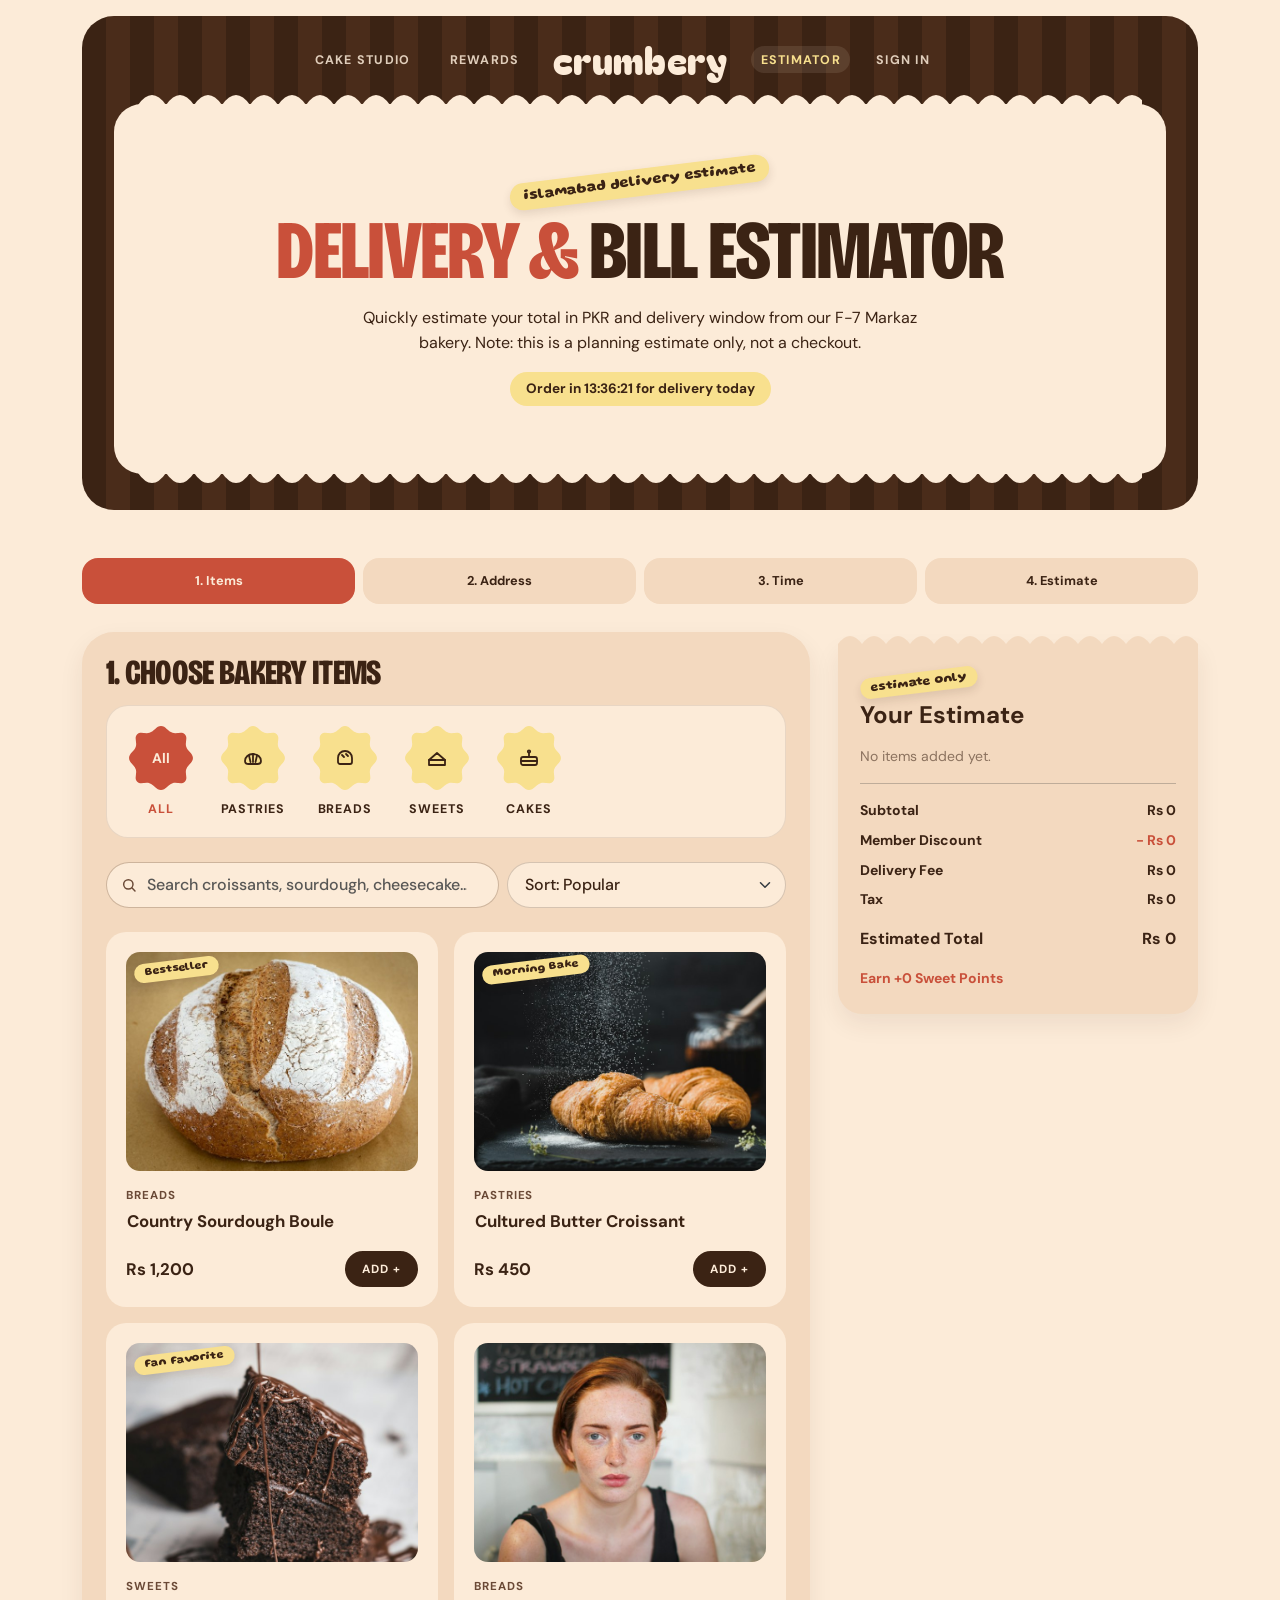
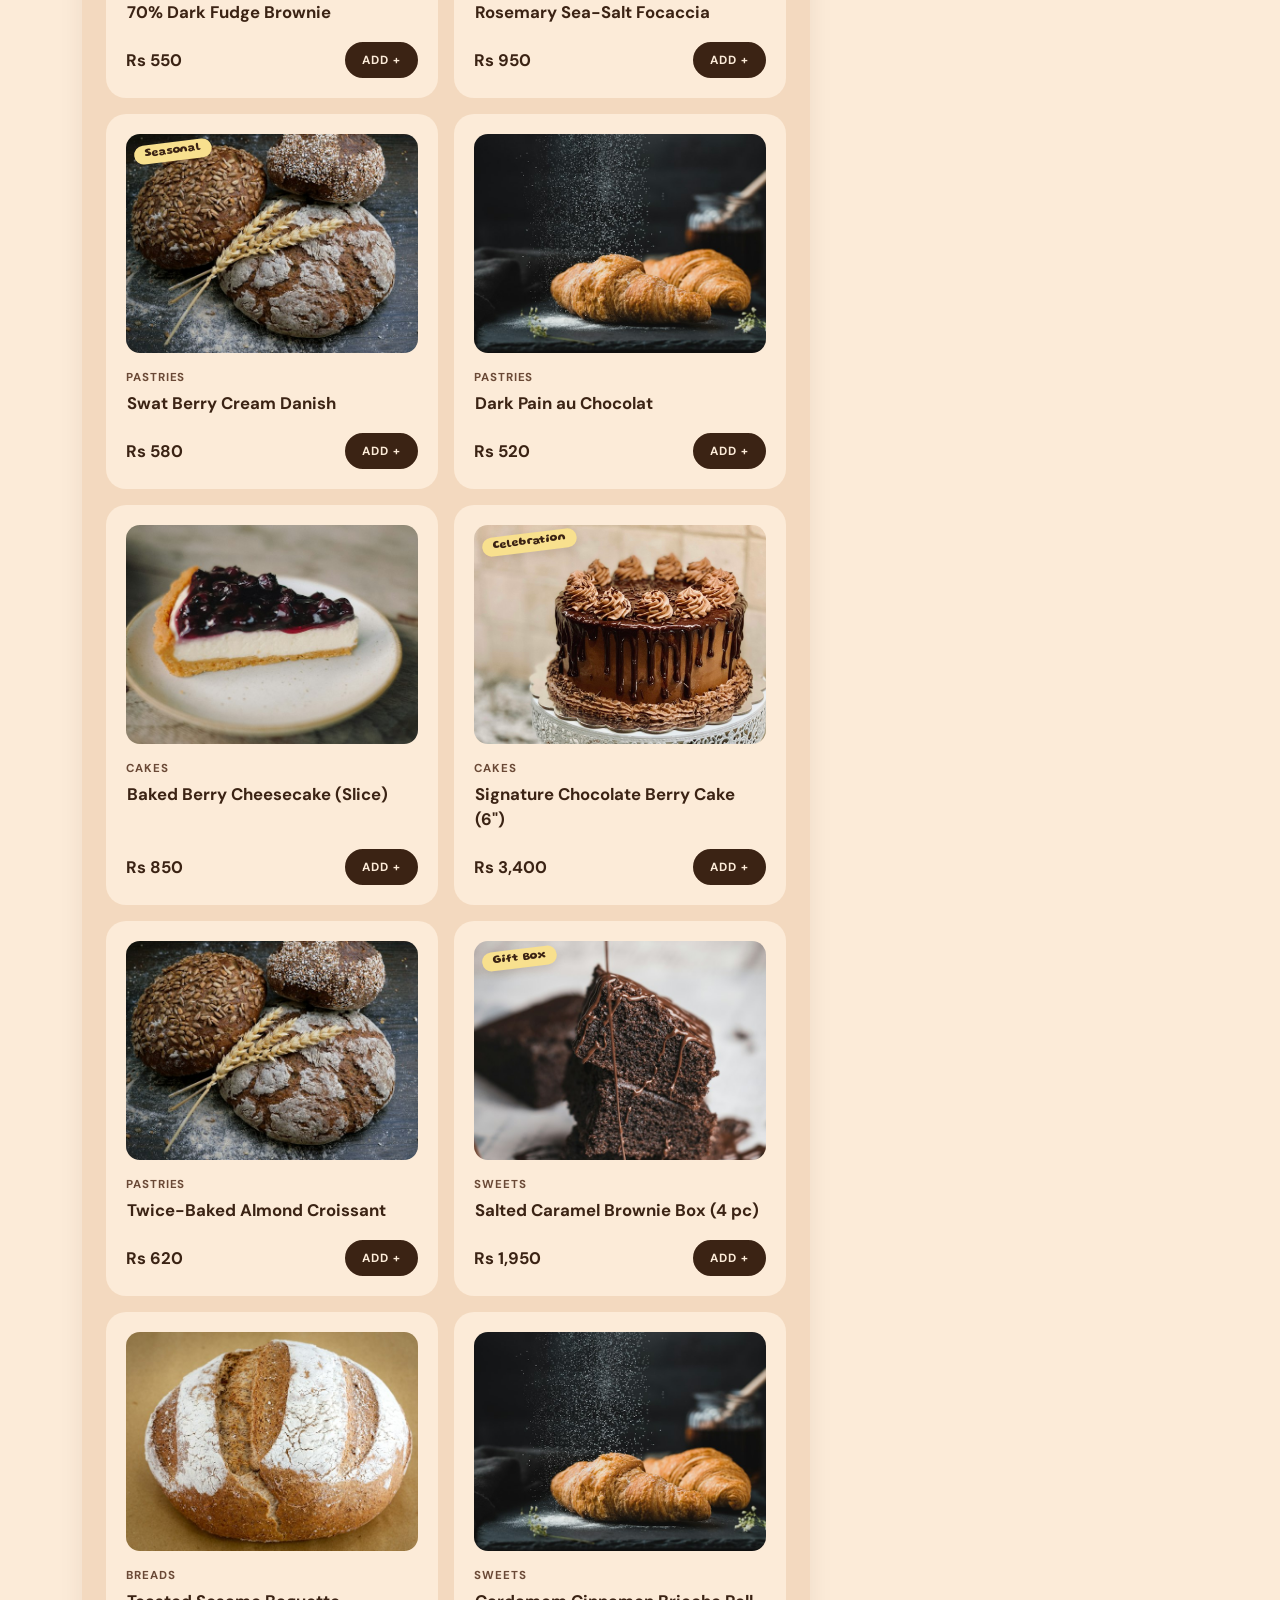
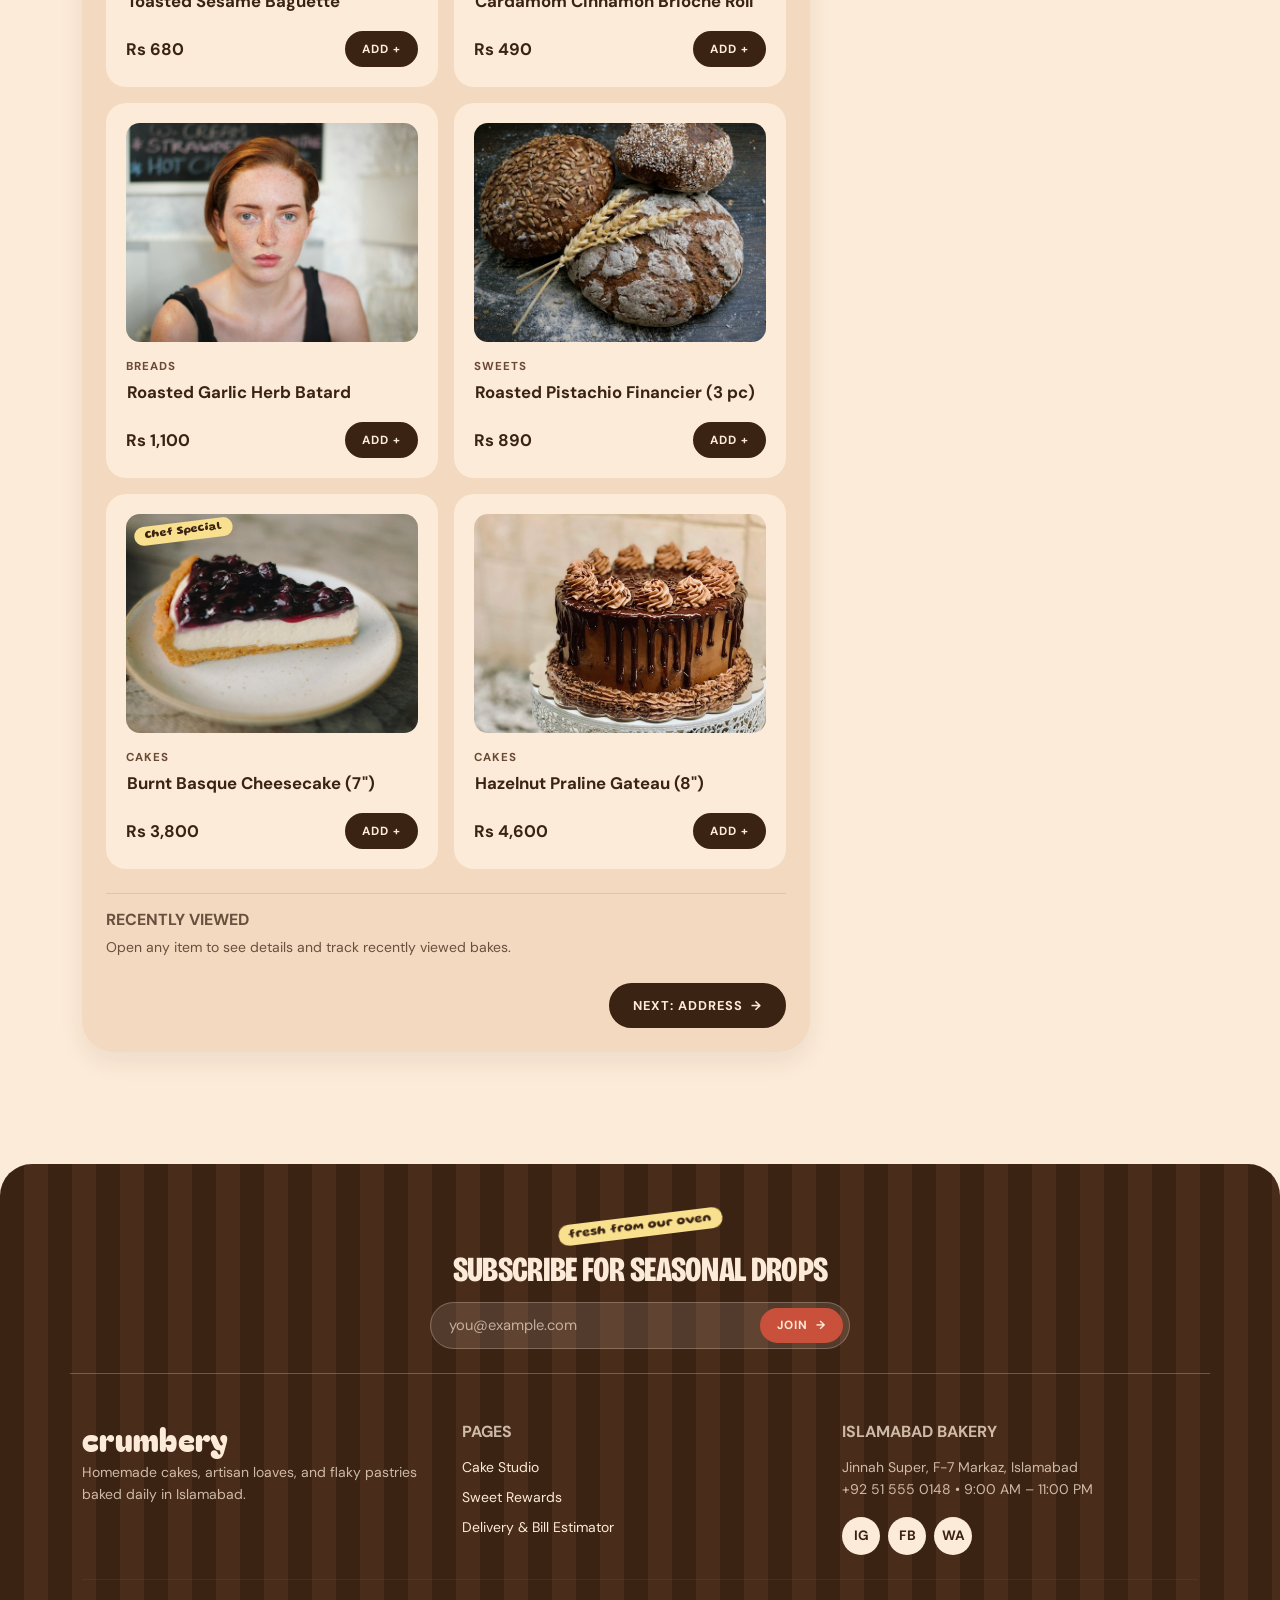
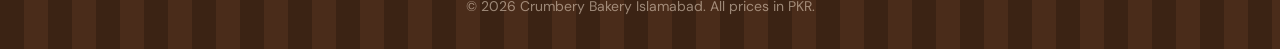
==== commit 3122cdca: "feat: add delivery and bill estimator logic" ====
--- a/estimate.html
+++ b/estimate.html
@@ -252,7 +252,38 @@
 
   <div id="siteFooterSlot"></div>
 
+  <!-- Product Details Modal -->
+  <div class="modal fade" id="productDetailModal" tabindex="-1" aria-labelledby="modalProductTitle" aria-hidden="true">
+    <div class="modal-dialog modal-dialog-centered">
+      <div class="modal-content" style="background: var(--cream); border: 2px solid var(--choco); border-radius: var(--radius-card);">
+        <div class="modal-header border-bottom border-dark border-opacity-10">
+          <div>
+            <span class="badge rounded-pill text-uppercase" id="modalProductCat" style="background: var(--butter); color: var(--choco);">Category</span>
+            <h2 class="modal-title h4 fw-bold mt-1" id="modalProductTitle">Product Name</h2>
+          </div>
+          <button type="button" class="btn-close" data-bs-dismiss="modal" aria-label="Close"></button>
+        </div>
+        <div class="modal-body">
+          <div class="rounded-4 overflow-hidden mb-3" style="aspect-ratio: 16/10; background: var(--tan);">
+            <img id="modalProductImg" src="" alt="" class="w-100 h-100" style="object-fit: cover;">
+          </div>
+          <p id="modalProductDesc" class="mb-3"></p>
+          <div class="p-3 rounded-3 small" style="background: var(--tan);">
+            <div class="mb-1"><strong>Ingredients:</strong> <span id="modalProductIngredients"></span></div>
+            <div class="mb-1"><strong>Allergens:</strong> <span id="modalProductAllergens"></span></div>
+            <div><strong>Prep time:</strong> <span id="modalProductPrep"></span></div>
+          </div>
+        </div>
+        <div class="modal-footer border-top border-dark border-opacity-10 d-flex justify-content-between align-items-center">
+          <span class="fs-5 fw-bold" id="modalProductPrice">Rs 0</span>
+          <button type="button" class="pill-btn" id="modalAddBtn">Add to Estimate <span class="pill-btn__arrow" aria-hidden="true">&rarr;</span></button>
+        </div>
+      </div>
+    </div>
+  </div>
+
   <script src="https://cdn.jsdelivr.net/npm/bootstrap@5.3.3/dist/js/bootstrap.bundle.min.js"></script>
   <script type="module" src="js/layout.js"></script>
+  <script type="module" src="js/estimate.js"></script>
 </body>
 </html>
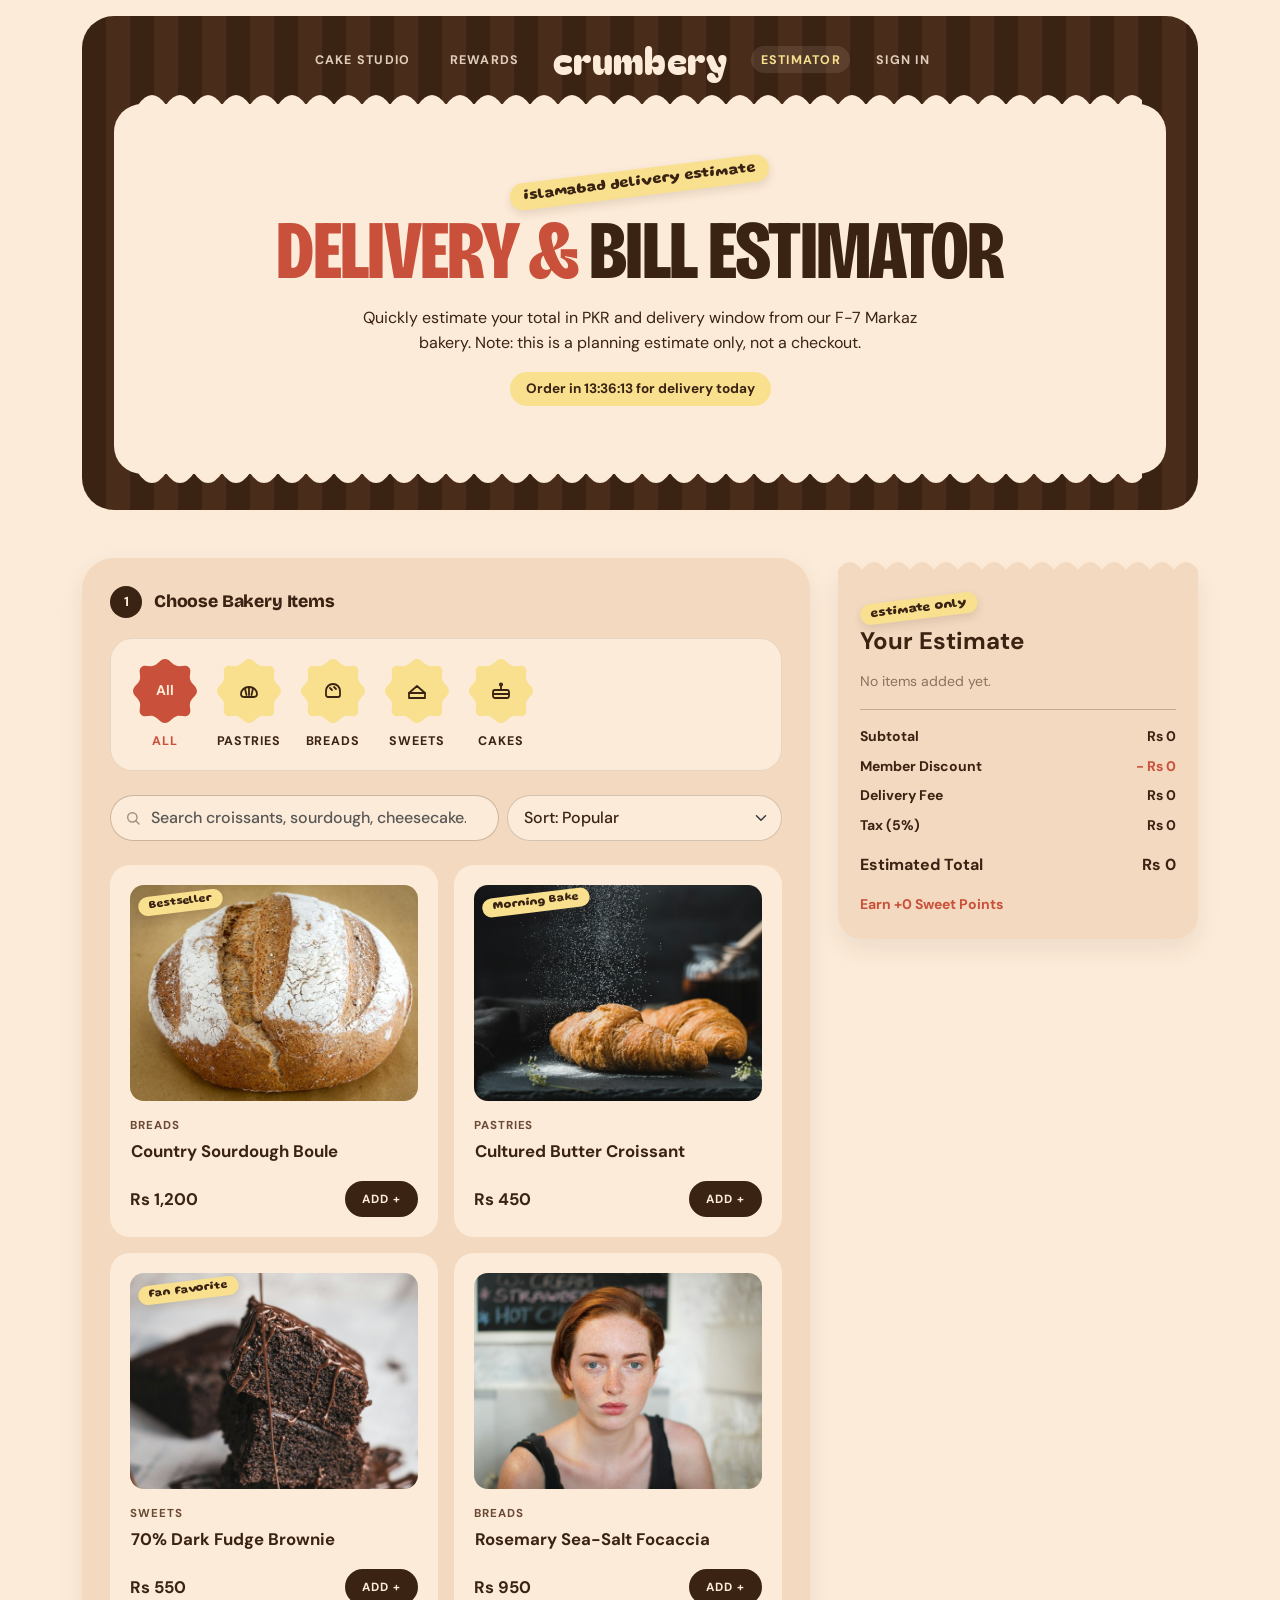
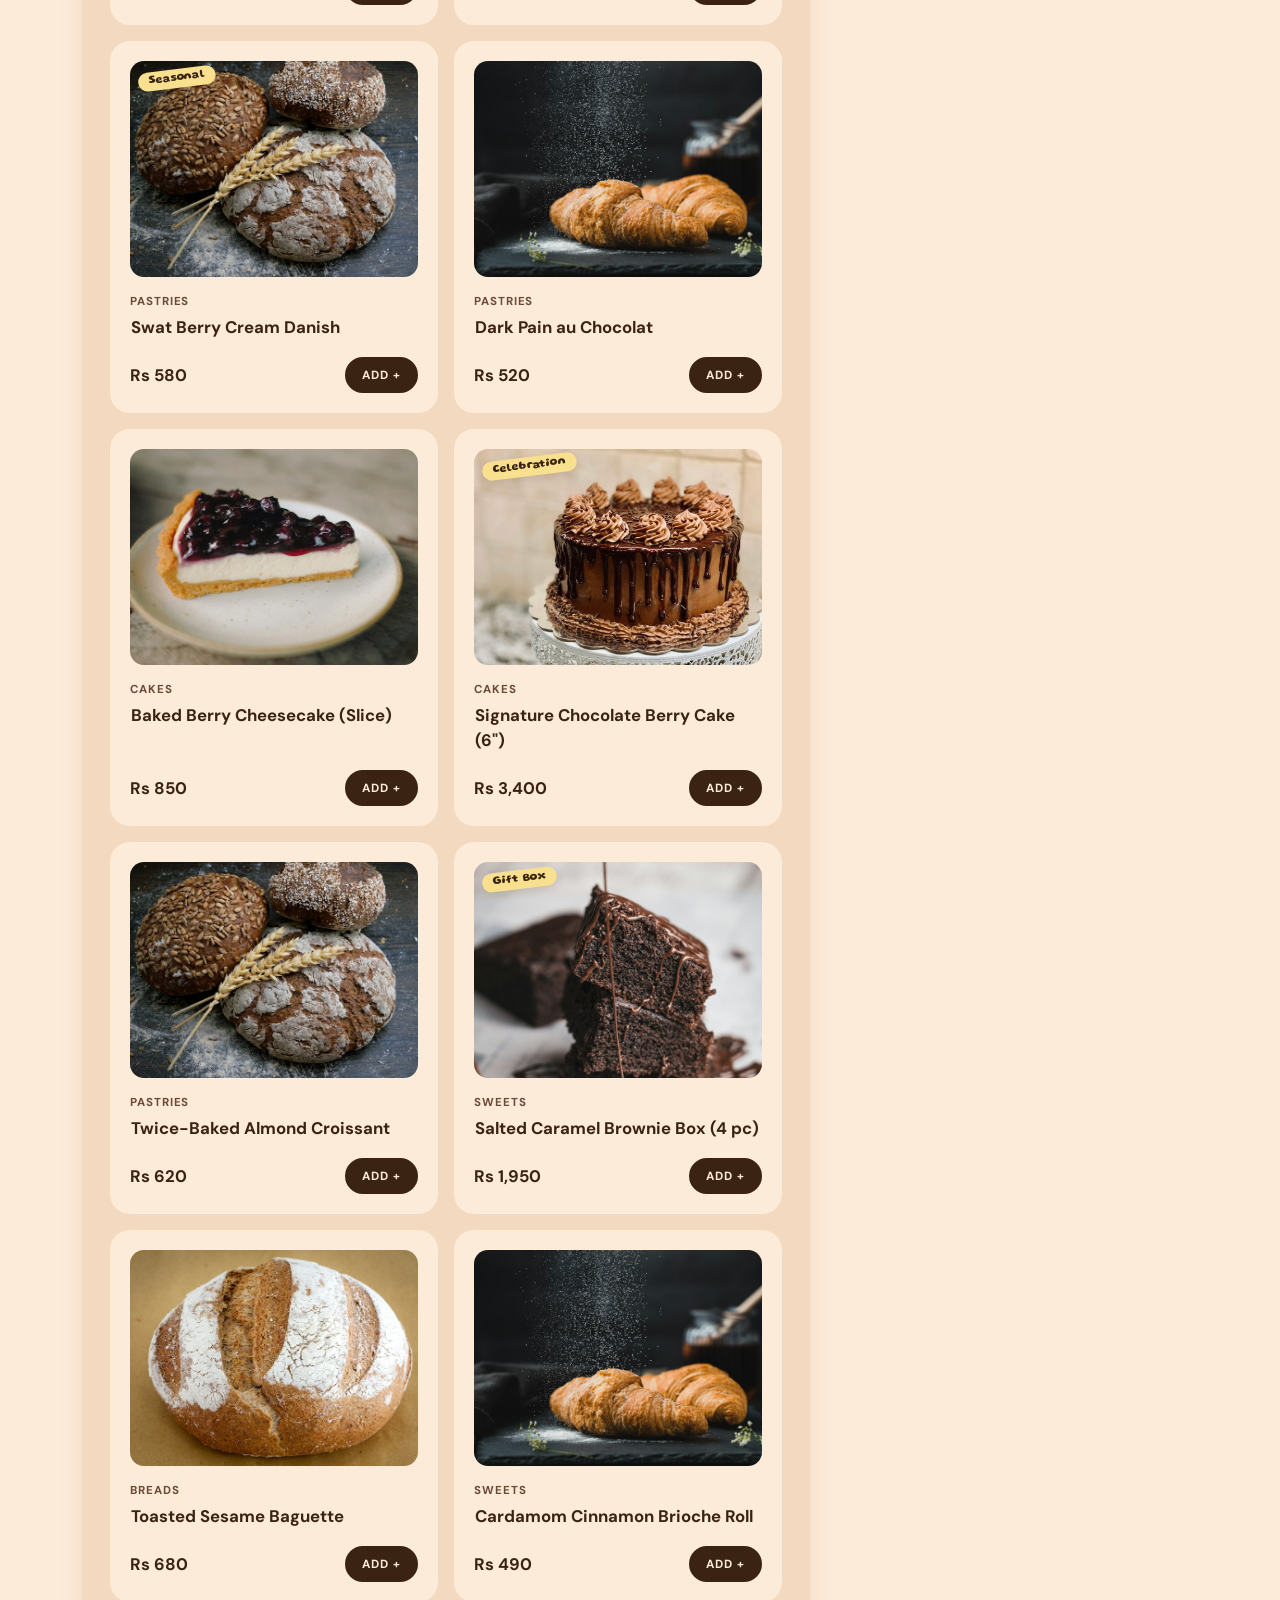
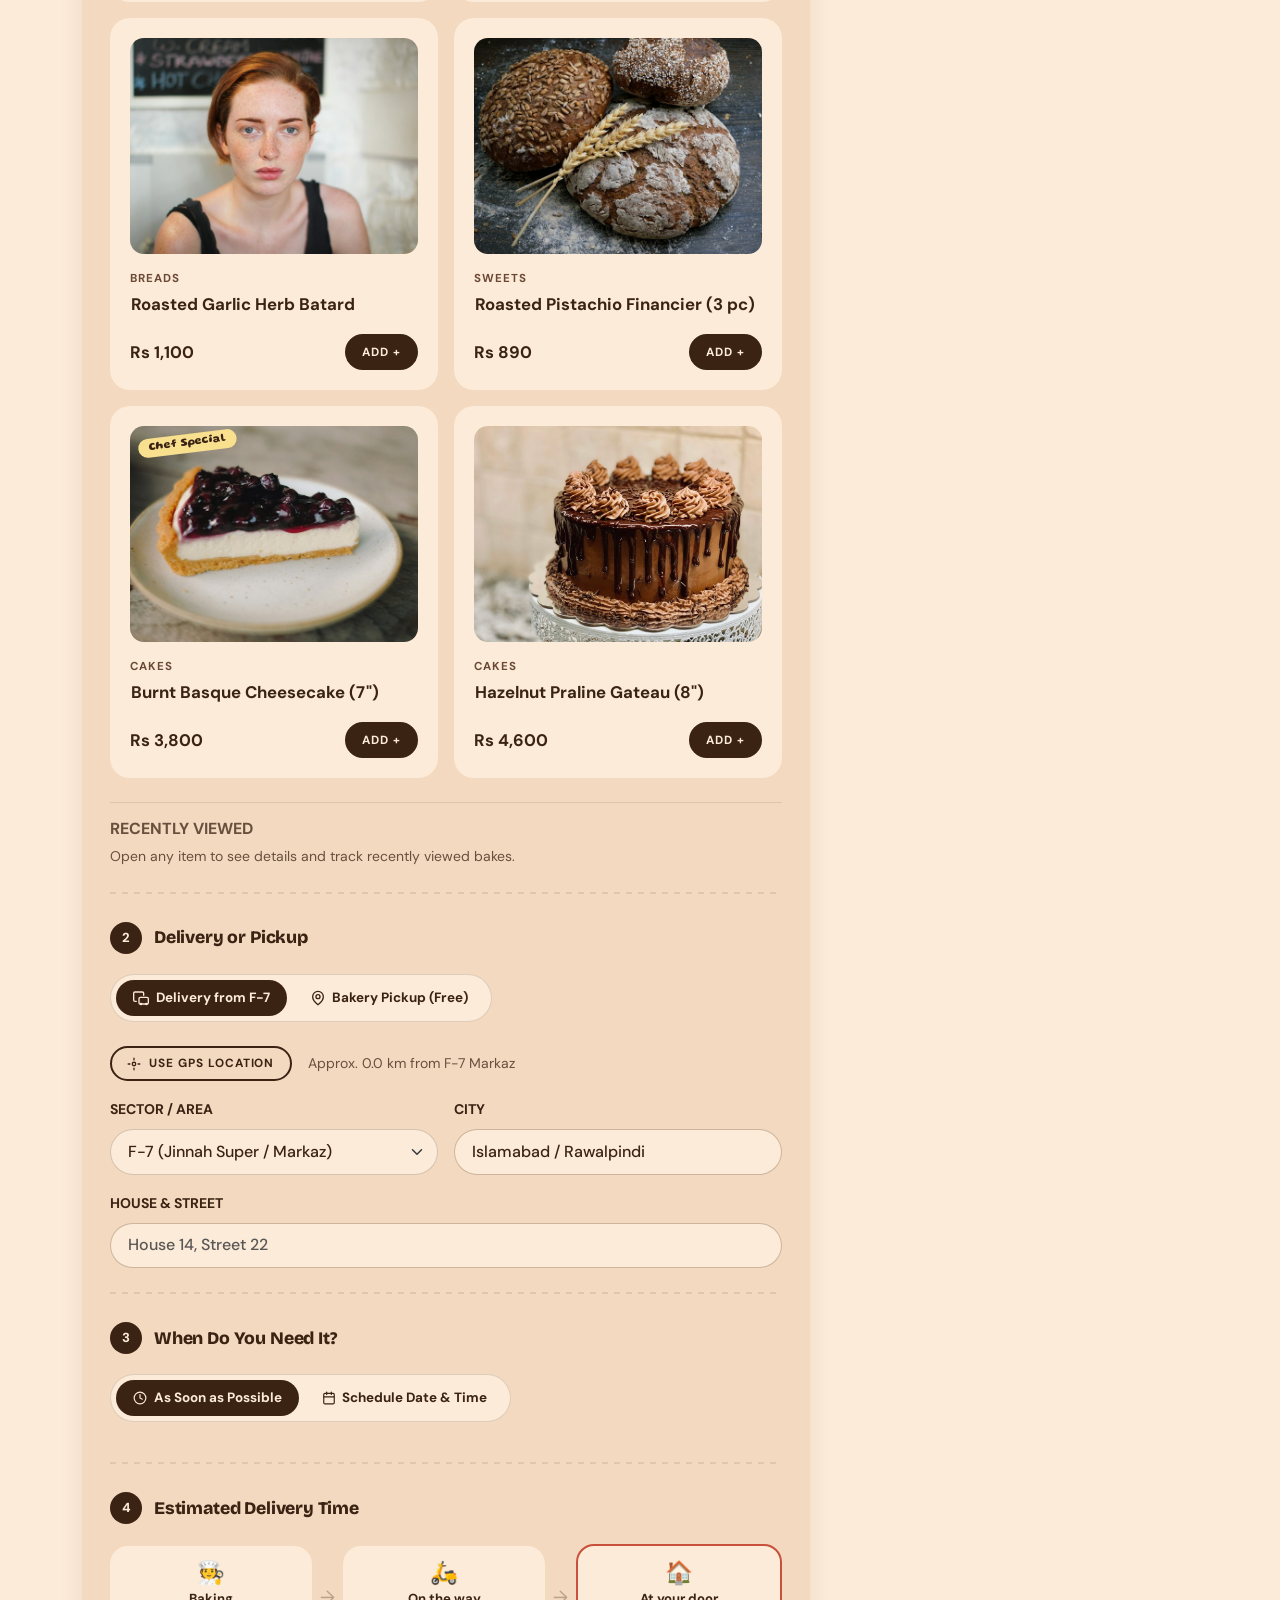
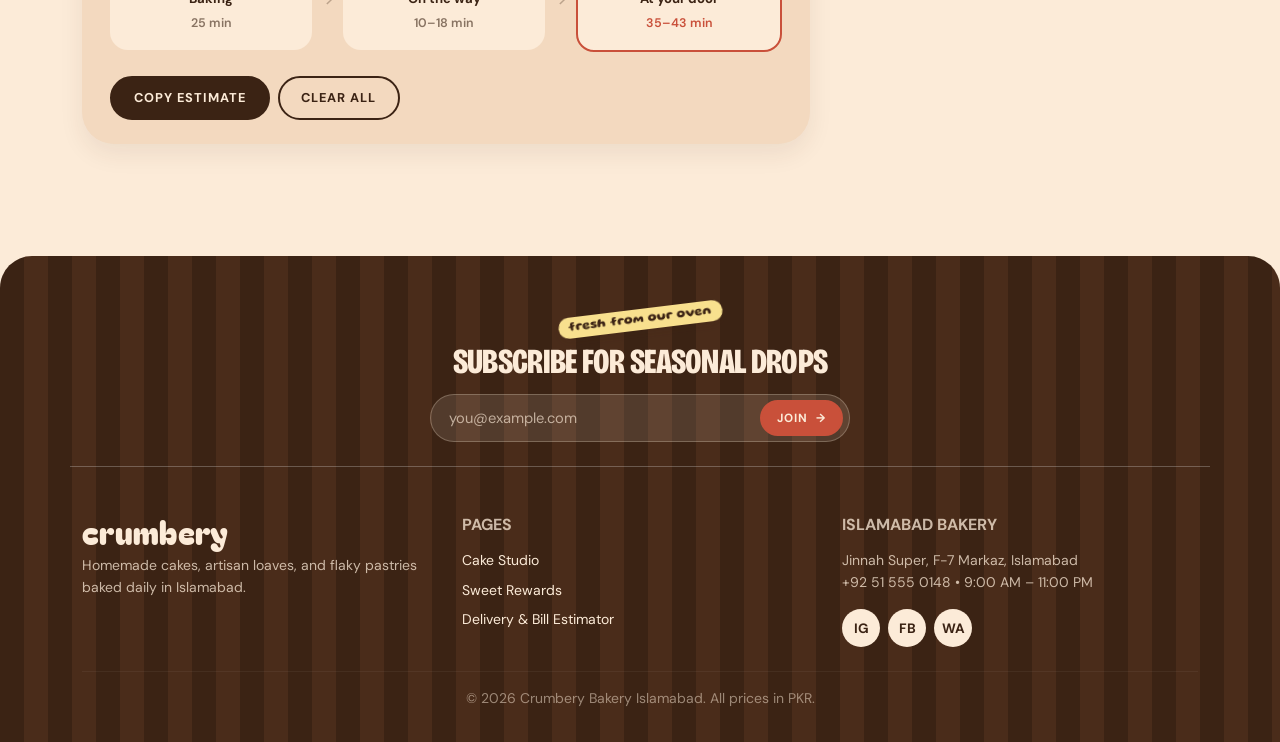
==== commit d8f1607c: "style: redesign studio options, flatten estimator, update rewards tiers" ====
--- a/estimate.html
+++ b/estimate.html
@@ -3,7 +3,7 @@
 <head>
   <meta charset="UTF-8">
   <meta name="viewport" content="width=device-width, initial-scale=1.0">
-  <title>Delivery &amp; Bill Estimator — Crumbery Bakery Islamabad</title>
+  <title>Delivery & Bill Estimator — Crumbery Bakery Islamabad</title>
   <link rel="preconnect" href="https://fonts.googleapis.com">
   <link rel="preconnect" href="https://fonts.gstatic.com" crossorigin>
   <link href="https://fonts.googleapis.com/css2?family=Bagel+Fat+One&family=Bricolage+Grotesque:opsz,wdth,wght@12..96,75..100,700..800&family=DM+Sans:wght@400;500;700&family=Gluten:wght@700;800&display=swap" rel="stylesheet">
@@ -35,23 +35,19 @@
   </div>
 
   <main id="mainContent" class="container-xl py-5">
-    <!-- 4-Step Progress Stepper -->
-    <nav class="est-stepper" aria-label="Estimator steps">
-      <button type="button" class="est-step-btn is-active" data-step="1">1. Items</button>
-      <button type="button" class="est-step-btn" data-step="2">2. Address</button>
-      <button type="button" class="est-step-btn" data-step="3">3. Time</button>
-      <button type="button" class="est-step-btn" data-step="4">4. Estimate</button>
-    </nav>
-
     <div class="est-layout">
-      <!-- Left: Active Step Content -->
+      <!-- Left: Single-flow form -->
       <div class="est-panel">
-        <!-- Step 1: Quick-add Menu -->
-        <section id="estStep1" aria-labelledby="step1Heading">
-          <h2 id="step1Heading" class="display-headline display-headline--sub mb-3">1. Choose Bakery Items</h2>
-
-          <!-- Category Filter Chips with Scalloped Badges -->
-          <div class="est-filter-strip d-flex flex-wrap gap-3 justify-content-center justify-content-md-start mb-4" id="categoryFilterBar">
+
+        <!-- SECTION 1: Choose Items -->
+        <section class="est-section" aria-labelledby="sec1Heading">
+          <div class="est-section__header">
+            <span class="est-section__num">1</span>
+            <h2 id="sec1Heading" class="est-section__title">Choose Bakery Items</h2>
+          </div>
+
+          <!-- Category Filter -->
+          <div class="est-filter-strip d-flex flex-wrap gap-2 mb-4" id="categoryFilterBar">
             <button type="button" class="flower-badge-btn is-active" data-cat="all">
               <span class="flower-badge flower-badge--sm flower-badge--terracotta fw-bold small text-cream">All</span>
               <span class="flower-badge-btn__label">All</span>
@@ -82,6 +78,7 @@
             </button>
           </div>
 
+          <!-- Search & Sort -->
           <div class="row g-2 mb-4">
             <div class="col-12 col-sm-7">
               <label for="menuSearchInput" class="visually-hidden">Search menu items</label>
@@ -102,61 +99,47 @@
           </div>
 
           <div class="row g-3" id="menuGrid">
-            <!-- Rendered dynamically from js/data/menu.js in Commit 3 -->
-            <div class="col-12 col-sm-6">
-              <article class="product-card" style="background: var(--cream);">
-                <div class="product-card__media"><img src="assets/images/sourdough-boule.jpg" alt="Sourdough Boule" loading="lazy"></div>
-                <div class="product-card__cat">Breads</div>
-                <h3 class="product-card__title">Sourdough Boule</h3>
-                <div class="product-card__footer">
-                  <span class="product-card__price">Rs 1,200</span>
-                  <button type="button" class="pill-btn pill-btn--sm">Add +</button>
-                </div>
-              </article>
-            </div>
-            <div class="col-12 col-sm-6">
-              <article class="product-card" style="background: var(--cream);">
-                <div class="product-card__media"><img src="assets/images/croissant.jpg" alt="Butter Croissant" loading="lazy"></div>
-                <div class="product-card__cat">Pastries</div>
-                <h3 class="product-card__title">Butter Croissant</h3>
-                <div class="product-card__footer">
-                  <span class="product-card__price">Rs 450</span>
-                  <button type="button" class="pill-btn pill-btn--sm">Add +</button>
-                </div>
-              </article>
-            </div>
-          </div>
-
+            <!-- Rendered dynamically from js/data/menu.js -->
+          </div>
+
+          <!-- Recently Viewed -->
           <div class="mt-4 pt-3 border-top border-dark border-opacity-10">
             <h3 class="h6 text-uppercase fw-bold opacity-75 mb-2">Recently Viewed</h3>
             <div class="d-flex flex-wrap gap-2" id="recentlyViewedStrip">
-              <span class="small opacity-75">Open any item to see details and track recently viewed bakes.</span>
-            </div>
-          </div>
-
-          <div class="d-flex justify-content-end mt-4">
-            <button type="button" class="pill-btn" data-next-step="2">
-              Next: Address <span class="pill-btn__arrow" aria-hidden="true">&rarr;</span>
-            </button>
-          </div>
-        </section>
-
-        <!-- Step 2: Address -->
-        <section id="estStep2" hidden aria-labelledby="step2Heading">
-          <h2 id="step2Heading" class="display-headline display-headline--sub mb-3">2. Delivery or Pickup</h2>
-          <div class="est-mode-toggle mb-3" role="group" aria-label="Fulfillment method">
+              <span class="small opacity-75">Open any item to see details.</span>
+            </div>
+          </div>
+        </section>
+
+        <div class="est-divider" aria-hidden="true"></div>
+
+        <!-- SECTION 2: Delivery or Pickup -->
+        <section class="est-section" aria-labelledby="sec2Heading">
+          <div class="est-section__header">
+            <span class="est-section__num">2</span>
+            <h2 id="sec2Heading" class="est-section__title">Delivery or Pickup</h2>
+          </div>
+
+          <div class="est-mode-toggle mb-4" role="group" aria-label="Fulfillment method">
             <input type="radio" class="btn-check" name="fulfillmentMode" id="modeDelivery" value="delivery" checked>
-            <label class="btn" for="modeDelivery">Delivery from F-7</label>
+            <label class="btn" for="modeDelivery">
+              <svg width="16" height="16" viewBox="0 0 24 24" fill="none" stroke="currentColor" stroke-width="2" stroke-linecap="round" aria-hidden="true"><path d="M5 17H3a2 2 0 0 1-2-2V5a2 2 0 0 1 2-2h11a2 2 0 0 1 2 2v3"/><rect x="9" y="11" width="14" height="10" rx="2"/><circle cx="12" cy="21" r="1"/><circle cx="20" cy="21" r="1"/></svg>
+              Delivery from F-7
+            </label>
             <input type="radio" class="btn-check" name="fulfillmentMode" id="modePickup" value="pickup">
-            <label class="btn" for="modePickup">Bakery Pickup (Free)</label>
+            <label class="btn" for="modePickup">
+              <svg width="16" height="16" viewBox="0 0 24 24" fill="none" stroke="currentColor" stroke-width="2" stroke-linecap="round" aria-hidden="true"><path d="M20 10c0 6-8 12-8 12s-8-6-8-12a8 8 0 0 1 16 0Z"/><circle cx="12" cy="10" r="3"/></svg>
+              Bakery Pickup (Free)
+            </label>
           </div>
 
           <div id="deliveryAddressFields">
-            <div class="mb-3">
+            <div class="mb-3 d-flex align-items-center gap-3 flex-wrap">
               <button type="button" class="pill-btn pill-btn--sm pill-btn--outline" id="useLocationBtn">
-                Use my location (GPS)
+                <svg width="14" height="14" viewBox="0 0 24 24" fill="none" stroke="currentColor" stroke-width="2.2" stroke-linecap="round" aria-hidden="true"><circle cx="12" cy="12" r="3"/><path d="M12 2v3M12 19v3M2 12h3M19 12h3"/></svg>
+                Use GPS location
               </button>
-              <span class="small ms-2 opacity-75" id="geoStatusText"></span>
+              <span class="small opacity-75" id="geoStatusText" aria-live="polite"></span>
             </div>
             <div class="row g-3">
               <div class="col-12 col-sm-6">
@@ -175,60 +158,76 @@
               </div>
             </div>
           </div>
-
-          <div class="d-flex justify-content-between mt-4">
-            <button type="button" class="pill-btn pill-btn--outline" data-prev-step="1">Back</button>
-            <button type="button" class="pill-btn" data-next-step="3">
-              Next: Time <span class="pill-btn__arrow" aria-hidden="true">&rarr;</span>
-            </button>
-          </div>
-        </section>
-
-        <!-- Step 3: Time -->
-        <section id="estStep3" hidden aria-labelledby="step3Heading">
-          <h2 id="step3Heading" class="display-headline display-headline--sub mb-3">3. Delivery Time</h2>
-          <div class="mb-3">
-            <div class="form-check">
-              <input class="form-check-input" type="radio" name="timeMode" id="timeAsap" value="asap" checked>
-              <label class="form-check-label fw-bold" for="timeAsap">As soon as possible</label>
-            </div>
-            <div class="form-check">
-              <input class="form-check-input" type="radio" name="timeMode" id="timeScheduled" value="scheduled">
-              <label class="form-check-label fw-bold" for="timeScheduled">Schedule date &amp; time (9:00 AM – 11:00 PM)</label>
-            </div>
-          </div>
+        </section>
+
+        <div class="est-divider" aria-hidden="true"></div>
+
+        <!-- SECTION 3: When -->
+        <section class="est-section" aria-labelledby="sec3Heading">
+          <div class="est-section__header">
+            <span class="est-section__num">3</span>
+            <h2 id="sec3Heading" class="est-section__title">When Do You Need It?</h2>
+          </div>
+
+          <div class="est-time-toggle mb-3" role="group" aria-label="Delivery time">
+            <input type="radio" class="btn-check" name="timeMode" id="timeAsap" value="asap" checked>
+            <label class="btn" for="timeAsap">
+              <svg width="14" height="14" viewBox="0 0 24 24" fill="none" stroke="currentColor" stroke-width="2" stroke-linecap="round" aria-hidden="true"><circle cx="12" cy="12" r="10"/><polyline points="12 6 12 12 16 14"/></svg>
+              As Soon as Possible
+            </label>
+            <input type="radio" class="btn-check" name="timeMode" id="timeScheduled" value="scheduled">
+            <label class="btn" for="timeScheduled">
+              <svg width="14" height="14" viewBox="0 0 24 24" fill="none" stroke="currentColor" stroke-width="2" stroke-linecap="round" aria-hidden="true"><rect x="3" y="4" width="18" height="18" rx="2"/><line x1="16" y1="2" x2="16" y2="6"/><line x1="8" y1="2" x2="8" y2="6"/><line x1="3" y1="10" x2="21" y2="10"/></svg>
+              Schedule Date &amp; Time
+            </label>
+          </div>
+
           <div class="row g-3" id="scheduledTimeFields" hidden>
             <div class="col-12 col-sm-6">
               <label for="scheduleDateInput" class="form-label small fw-bold text-uppercase">Date</label>
-              <input id="scheduleDateInput" type="date" class="form-control">
+              <input id="scheduleDateInput" type="date" class="form-control est-input">
             </div>
             <div class="col-12 col-sm-6">
-              <label for="scheduleTimeInput" class="form-label small fw-bold text-uppercase">Time</label>
-              <input id="scheduleTimeInput" type="time" class="form-control" value="16:00">
-            </div>
-          </div>
-          <div class="d-flex justify-content-between mt-4">
-            <button type="button" class="pill-btn pill-btn--outline" data-prev-step="2">Back</button>
-            <button type="button" class="pill-btn" data-next-step="4">
-              View Estimate <span class="pill-btn__arrow" aria-hidden="true">&rarr;</span>
-            </button>
-          </div>
-        </section>
-
-        <!-- Step 4: Final Estimate Breakdown -->
-        <section id="estStep4" hidden aria-labelledby="step4Heading">
-          <h2 id="step4Heading" class="display-headline display-headline--sub mb-3">4. Your Delivery &amp; Bill Estimate</h2>
+              <label for="scheduleTimeInput" class="form-label small fw-bold text-uppercase">Time <span class="fw-normal opacity-60">(9 AM – 11 PM)</span></label>
+              <input id="scheduleTimeInput" type="time" class="form-control est-input" value="16:00">
+            </div>
+          </div>
+        </section>
+
+        <div class="est-divider" aria-hidden="true"></div>
+
+        <!-- SECTION 4: Delivery Summary -->
+        <section class="est-section" aria-labelledby="sec4Heading">
+          <div class="est-section__header">
+            <span class="est-section__num">4</span>
+            <h2 id="sec4Heading" class="est-section__title">Estimated Delivery Time</h2>
+          </div>
           <div class="eta-timeline mb-4">
-            <div class="eta-timeline__step">1. Baking<br><span class="small opacity-75" id="etaPrepRange">25 min</span></div>
-            <div class="eta-timeline__step">2. On the way<br><span class="small opacity-75" id="etaTravelRange">15–20 min</span></div>
-            <div class="eta-timeline__step">3. At your door<br><span class="small text-terracotta" id="etaTotalRange">40–50 min</span></div>
+            <div class="eta-timeline__step">
+              <div class="eta-timeline__step-icon" aria-hidden="true">🧑‍🍳</div>
+              Baking
+              <span class="eta-timeline__step-time" id="etaPrepRange">25 min</span>
+            </div>
+            <div class="eta-timeline__connector" aria-hidden="true">→</div>
+            <div class="eta-timeline__step">
+              <div class="eta-timeline__step-icon" aria-hidden="true">🛵</div>
+              On the way
+              <span class="eta-timeline__step-time" id="etaTravelRange">15–20 min</span>
+            </div>
+            <div class="eta-timeline__connector" aria-hidden="true">→</div>
+            <div class="eta-timeline__step eta-timeline__step--total">
+              <div class="eta-timeline__step-icon" aria-hidden="true">🏠</div>
+              At your door
+              <span class="eta-timeline__step-time text-terracotta" id="etaTotalRange">40–50 min</span>
+            </div>
           </div>
           <div class="d-flex flex-wrap gap-2">
             <button type="button" class="pill-btn" id="copyEstimateBtn">Copy estimate</button>
-            <button type="button" class="pill-btn pill-btn--outline" id="clearEstimateBtn">Clear</button>
-          </div>
-        </section>
-      </div>
+            <button type="button" class="pill-btn pill-btn--outline" id="clearEstimateBtn">Clear all</button>
+          </div>
+        </section>
+
+      </div><!-- end .est-panel -->
 
       <!-- Right: Sticky Paper-Receipt Summary Card -->
       <aside class="receipt-card" aria-labelledby="receiptHeading" aria-live="polite">
@@ -242,7 +241,7 @@
           <dt class="col-7">Subtotal</dt><dd class="col-5 text-end fw-bold" id="estSubtotal">Rs 0</dd>
           <dt class="col-7">Member Discount</dt><dd class="col-5 text-end fw-bold text-terracotta" id="estDiscount">- Rs 0</dd>
           <dt class="col-7">Delivery Fee</dt><dd class="col-5 text-end fw-bold" id="estDeliveryFee">Rs 0</dd>
-          <dt class="col-7">Tax</dt><dd class="col-5 text-end fw-bold" id="estTax">Rs 0</dd>
+          <dt class="col-7">Tax (5%)</dt><dd class="col-5 text-end fw-bold" id="estTax">Rs 0</dd>
           <dt class="col-7 fs-6 fw-bold pt-2">Estimated Total</dt><dd class="col-5 text-end fs-6 fw-bold pt-2" id="estTotal">Rs 0</dd>
         </dl>
         <div class="small text-terracotta fw-bold mt-2" id="estPointsEarned">Earn +0 Sweet Points</div>
--- a/css/pages/estimate.css
+++ b/css/pages/estimate.css
@@ -1,38 +1,8 @@
 /* ==========================================================================
-   Page 3: Delivery & Bill Estimator (estimate.html)
+   Page 3: Delivery & Bill Estimator (estimate.html) — single-scroll form
    ========================================================================== */
 
-/* 4-Step Progress Stepper */
-.est-stepper {
-  display: grid;
-  grid-template-columns: repeat(4, 1fr);
-  gap: 0.5rem;
-  margin-bottom: 1.75rem;
-}
-
-.est-step-btn {
-  background-color: var(--tan);
-  color: var(--choco);
-  border: 2px solid transparent;
-  border-radius: 16px;
-  padding: 0.7rem 0.5rem;
-  text-align: center;
-  font-size: 0.8rem;
-  font-weight: 700;
-  cursor: pointer;
-  transition: background-color 0.2s ease, border-color 0.2s ease;
-}
-
-.est-step-btn.is-active {
-  background-color: var(--terracotta);
-  color: var(--cream);
-}
-
-.est-step-btn.is-done {
-  border-color: var(--choco);
-  background-color: var(--butter);
-}
-
+/* Main two-column layout */
 .est-layout {
   display: grid;
   grid-template-columns: 1fr;
@@ -46,14 +16,59 @@
   }
 }
 
+/* Left panel: white card holding all sections */
 .est-panel {
   background-color: var(--tan);
   border-radius: var(--radius-section);
-  padding: 1.5rem;
+  padding: 0;
   box-shadow: var(--shadow-soft);
-}
-
-/* Styled Menu Controls (Search, Sort, Category Bar, Form Inputs) */
+  overflow: hidden;
+}
+
+/* Individual form section */
+.est-section {
+  padding: 1.75rem 1.75rem 1.5rem;
+}
+
+/* Visual divider between sections */
+.est-divider {
+  height: 2px;
+  background: repeating-linear-gradient(90deg, rgba(59,35,20,.1) 0, rgba(59,35,20,.1) 6px, transparent 6px, transparent 12px);
+  margin: 0 1.75rem;
+}
+
+/* Section numbered header */
+.est-section__header {
+  display: flex;
+  align-items: center;
+  gap: 0.75rem;
+  margin-bottom: 1.25rem;
+}
+
+.est-section__num {
+  width: 32px;
+  height: 32px;
+  background-color: var(--choco);
+  color: var(--cream);
+  border-radius: 50%;
+  font-size: 0.82rem;
+  font-weight: 800;
+  display: flex;
+  align-items: center;
+  justify-content: center;
+  flex-shrink: 0;
+}
+
+.est-section__title {
+  font-family: 'Bricolage Grotesque', sans-serif;
+  font-size: 1.1rem;
+  font-weight: 800;
+  color: var(--choco);
+  margin: 0;
+  letter-spacing: -0.01em;
+}
+
+/* Category filter chips */
 .est-filter-strip {
   background-color: var(--cream);
   border-radius: 22px;
@@ -61,6 +76,7 @@
   border: 1.5px solid rgba(59, 35, 20, 0.1);
 }
 
+/* Search & Sort Inputs */
 .est-search-wrap {
   position: relative;
 }
@@ -70,7 +86,7 @@
   left: 0.95rem;
   top: 50%;
   transform: translateY(-50%);
-  color: var(--choco-muted);
+  color: rgba(59, 35, 20, 0.45);
   pointer-events: none;
 }
 
@@ -82,7 +98,7 @@
   color: var(--choco);
   font-weight: 500;
   padding: 0.62rem 1.05rem;
-  transition: border-color 0.2s ease, background-color 0.2s ease, box-shadow 0.2s ease;
+  transition: border-color 0.2s ease, box-shadow 0.2s ease;
 }
 
 .est-search-wrap .est-input {
@@ -95,10 +111,13 @@
   border-color: var(--terracotta);
   box-shadow: 0 0 0 3px rgba(201, 80, 58, 0.18);
   color: var(--choco);
-}
-
+  outline: none;
+}
+
+/* Fulfillment mode toggle */
 .est-mode-toggle {
   display: inline-flex;
+  flex-wrap: wrap;
   background-color: var(--cream);
   padding: 0.3rem;
   border-radius: var(--radius-pill);
@@ -106,18 +125,79 @@
   gap: 0.3rem;
 }
 
-.est-mode-toggle .btn {
+.est-mode-toggle .btn,
+.est-time-toggle .btn {
   border: 0;
   border-radius: var(--radius-pill);
   color: var(--choco);
   font-weight: 700;
   font-size: 0.84rem;
-  padding: 0.45rem 1rem;
-}
-
-.est-mode-toggle .btn-check:checked + .btn {
+  padding: 0.5rem 1.1rem;
+  display: inline-flex;
+  align-items: center;
+  gap: 0.4rem;
+}
+
+.est-mode-toggle .btn-check:checked + .btn,
+.est-time-toggle .btn-check:checked + .btn {
   background-color: var(--choco);
   color: var(--cream);
+}
+
+/* Time toggle */
+.est-time-toggle {
+  display: inline-flex;
+  flex-wrap: wrap;
+  background-color: var(--cream);
+  padding: 0.3rem;
+  border-radius: var(--radius-pill);
+  border: 1.5px solid rgba(59, 35, 20, 0.15);
+  gap: 0.3rem;
+}
+
+/* ETA Timeline */
+.eta-timeline {
+  display: flex;
+  align-items: center;
+  gap: 0.5rem;
+  flex-wrap: wrap;
+}
+
+.eta-timeline__step {
+  flex: 1;
+  min-width: 100px;
+  background-color: var(--cream);
+  border-radius: 18px;
+  padding: 1rem 0.75rem;
+  font-size: 0.82rem;
+  font-weight: 700;
+  text-align: center;
+  display: flex;
+  flex-direction: column;
+  align-items: center;
+  gap: 0.3rem;
+}
+
+.eta-timeline__step--total {
+  border: 2px solid var(--terracotta);
+}
+
+.eta-timeline__step-icon {
+  font-size: 1.4rem;
+  line-height: 1;
+}
+
+.eta-timeline__step-time {
+  font-size: 0.78rem;
+  font-weight: 600;
+  color: rgba(59, 35, 20, 0.6);
+  display: block;
+}
+
+.eta-timeline__connector {
+  font-size: 1.2rem;
+  color: rgba(59, 35, 20, 0.3);
+  flex-shrink: 0;
 }
 
 /* Sticky Receipt Card with Scalloped Top Edge */
@@ -149,47 +229,7 @@
   }
 }
 
-.qty-stepper {
-  display: inline-flex;
-  align-items: center;
-  gap: 0.45rem;
-  background-color: var(--choco);
-  color: var(--cream);
-  border-radius: var(--radius-pill);
-  padding: 0.2rem 0.45rem;
-}
-
-.qty-stepper button {
-  background: transparent;
-  border: 0;
-  color: var(--cream);
-  font-weight: 700;
-  width: 24px;
-  height: 24px;
-  border-radius: 50%;
-  cursor: pointer;
-}
-
-.qty-stepper button:hover {
-  background-color: rgba(252, 235, 216, 0.2);
-}
-
-/* Delivery 3-step timeline */
-.eta-timeline {
-  display: grid;
-  grid-template-columns: repeat(3, 1fr);
-  gap: 0.75rem;
-  text-align: center;
-}
-
-.eta-timeline__step {
-  background-color: var(--cream);
-  border-radius: 16px;
-  padding: 0.9rem 0.5rem;
-  font-size: 0.84rem;
-  font-weight: 700;
-}
-
+/* Countdown pill */
 .countdown-pill {
   display: inline-flex;
   align-items: center;
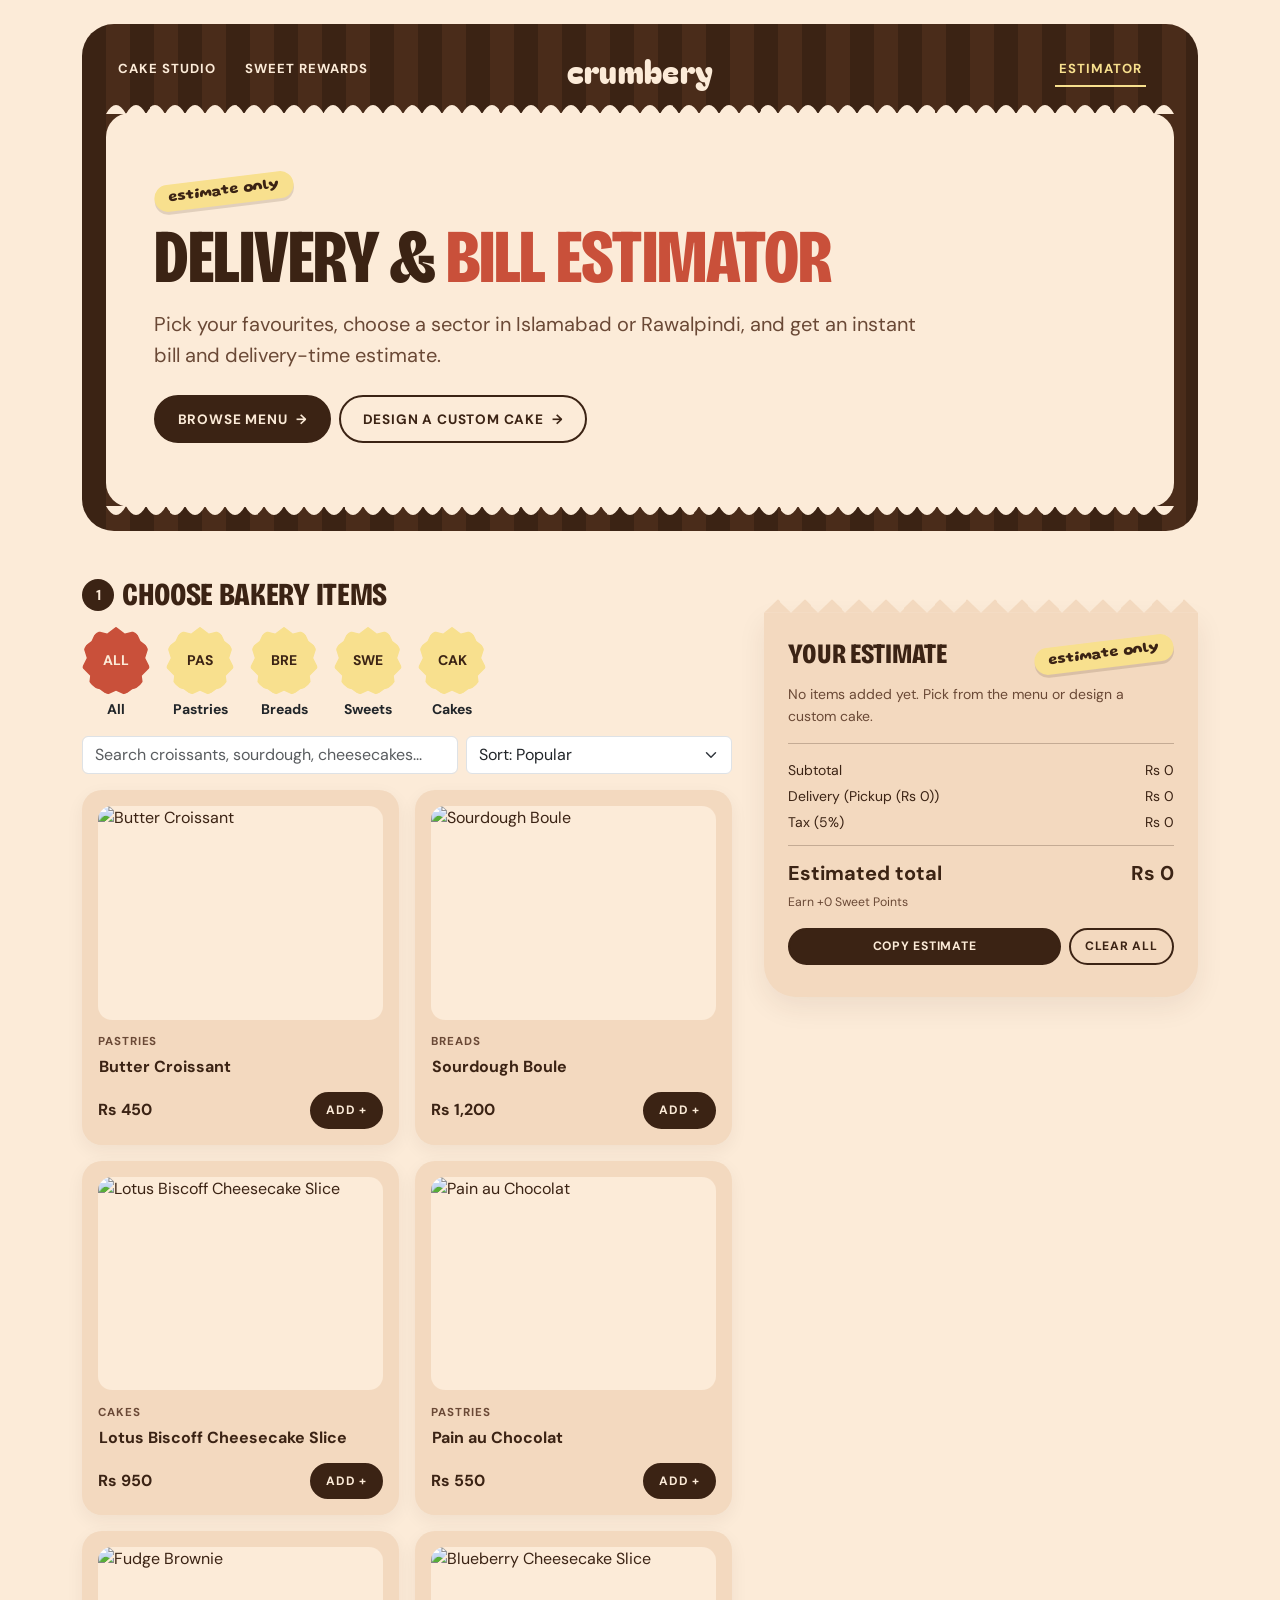
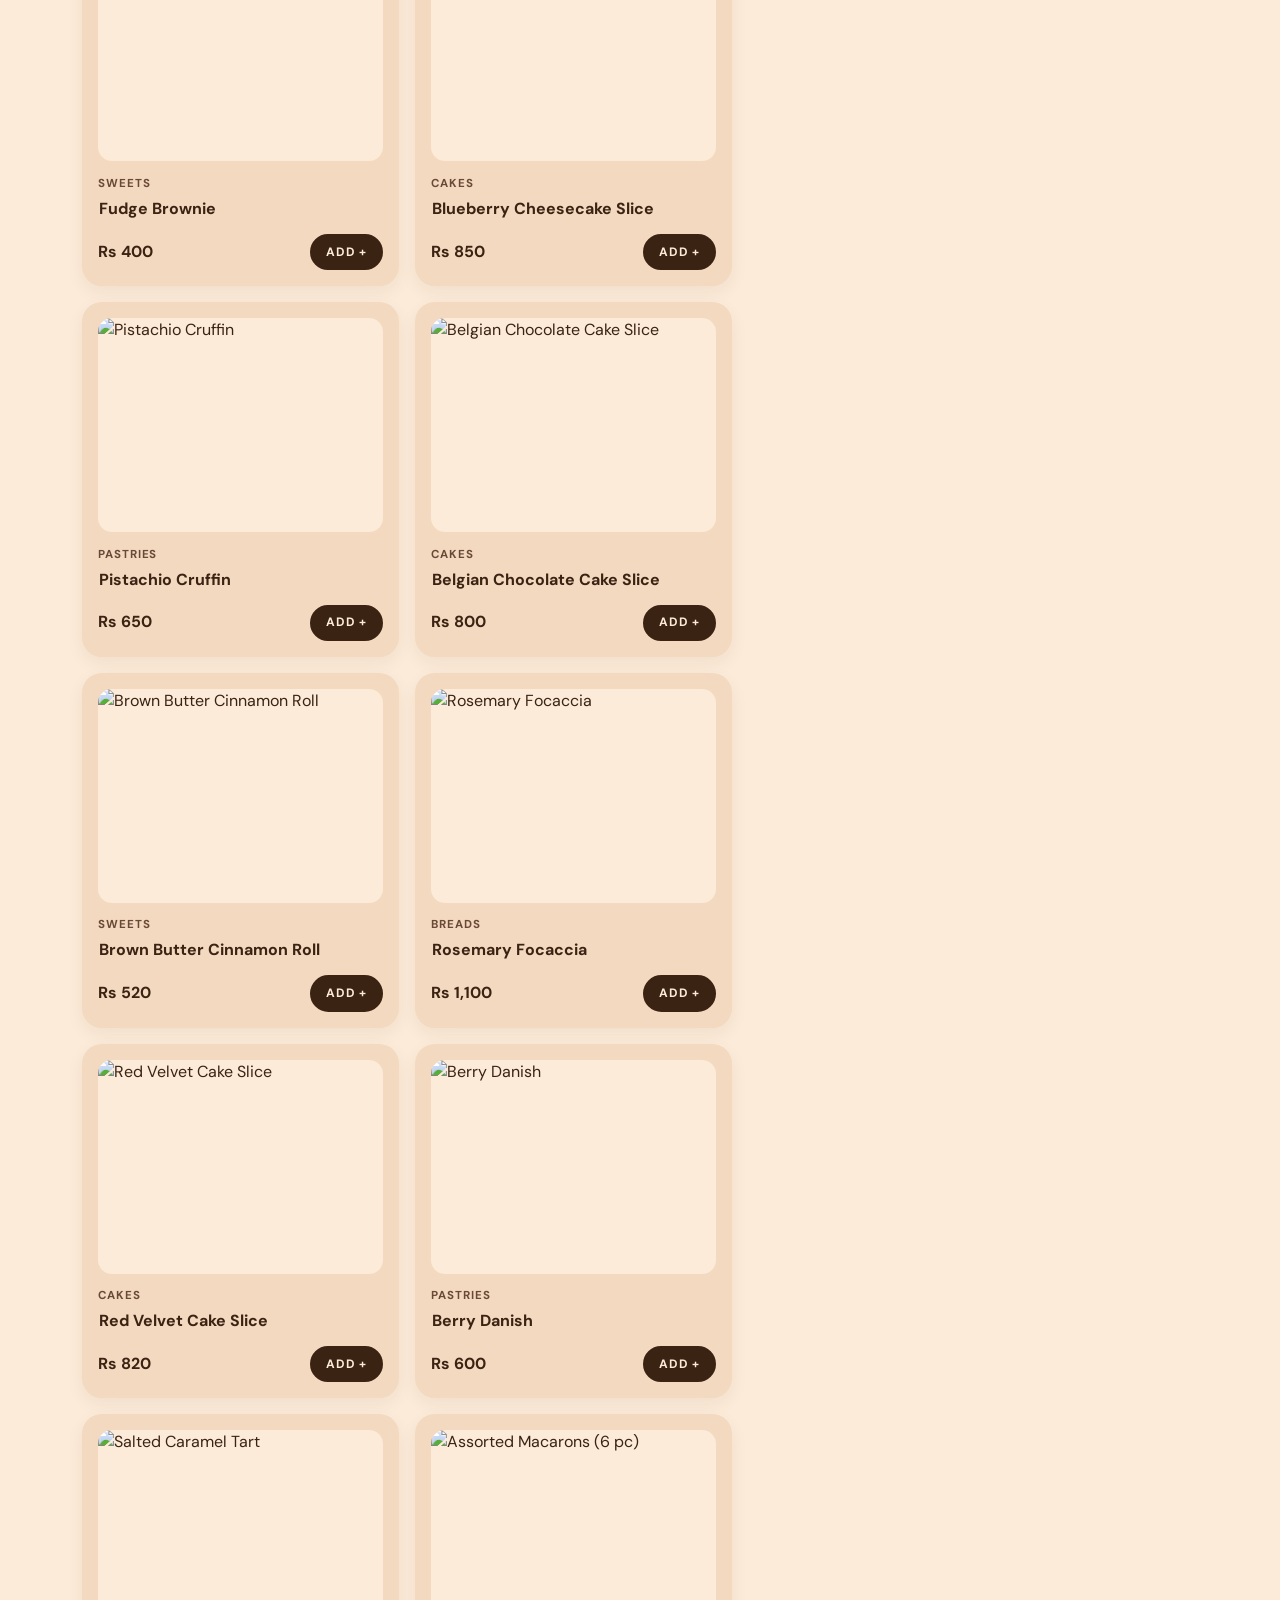
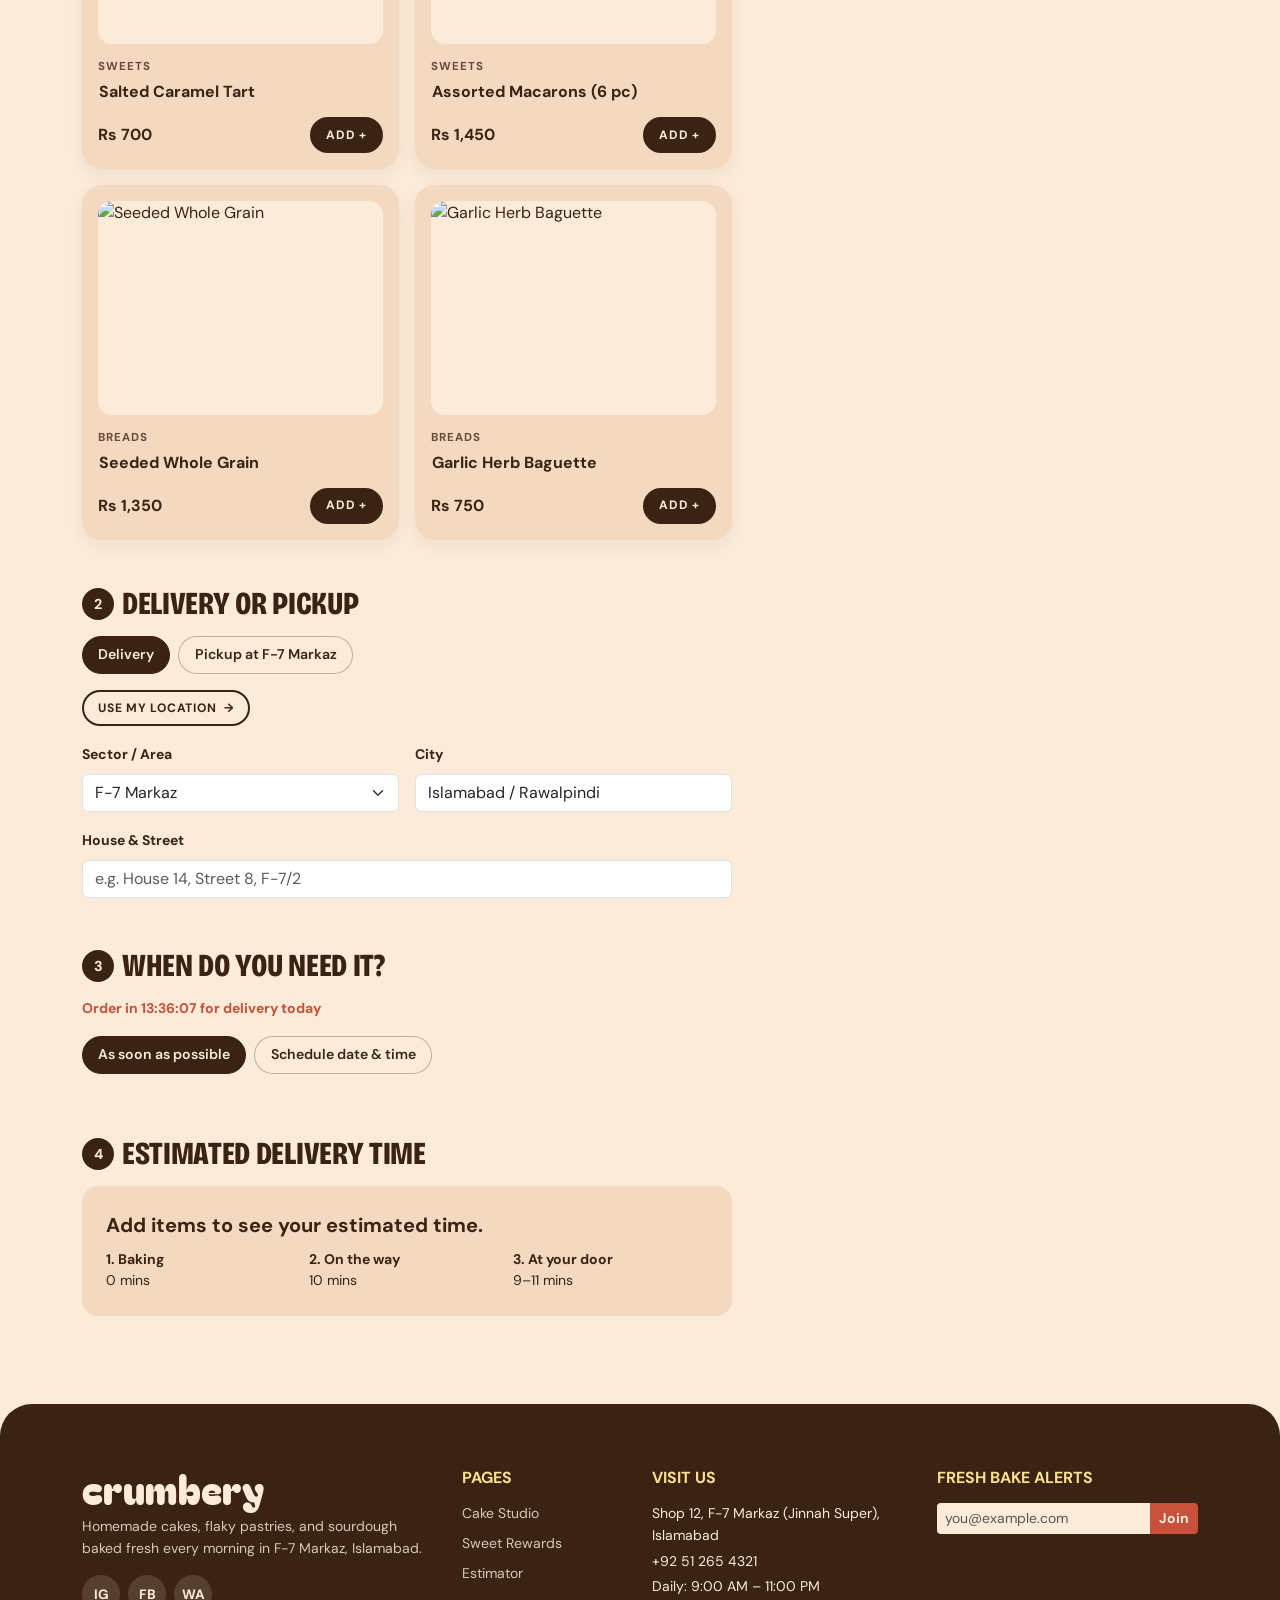
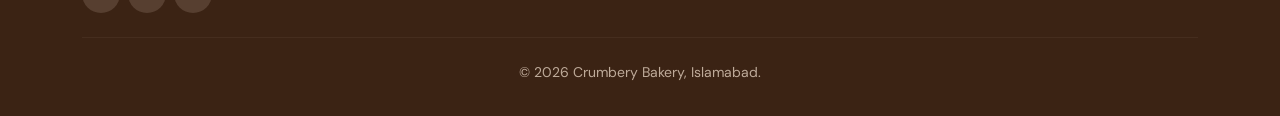
==== commit 6de9b4dc: "feat: add Crumbery 3-page bakery website" ====
--- a/estimate.html
+++ b/estimate.html
@@ -3,93 +3,51 @@
 <head>
   <meta charset="UTF-8">
   <meta name="viewport" content="width=device-width, initial-scale=1.0">
-  <title>Delivery & Bill Estimator — Crumbery Bakery Islamabad</title>
-  <link rel="preconnect" href="https://fonts.googleapis.com">
-  <link rel="preconnect" href="https://fonts.gstatic.com" crossorigin>
-  <link href="https://fonts.googleapis.com/css2?family=Bagel+Fat+One&family=Bricolage+Grotesque:opsz,wdth,wght@12..96,75..100,700..800&family=DM+Sans:wght@400;500;700&family=Gluten:wght@700;800&display=swap" rel="stylesheet">
+  <title>Crumbery — Delivery &amp; Bill Estimator | F-7 Markaz, Islamabad</title>
   <link href="https://cdn.jsdelivr.net/npm/bootstrap@5.3.3/dist/css/bootstrap.min.css" rel="stylesheet">
   <link rel="stylesheet" href="css/tokens.css">
   <link rel="stylesheet" href="css/components.css">
   <link rel="stylesheet" href="css/pages/estimate.css">
 </head>
-<body id="top">
-  <a class="sr-only-focusable" href="#mainContent">Skip to main content</a>
-
-  <div class="container-xl pt-3">
-    <header class="striped-frame">
-      <div id="siteHeaderSlot"></div>
-
-      <section class="wavy-panel text-center">
-        <span class="sticker mb-3">islamabad delivery estimate</span>
-        <h1 class="display-headline display-headline--hero mb-3">
-          <span class="text-terracotta">Delivery &amp;</span> Bill Estimator
+<body>
+  <div class="container py-3 py-md-4">
+    <div class="striped-frame">
+      <header id="site-header"></header>
+      <section class="wavy-hero">
+        <span class="sticker mb-3">estimate only</span>
+        <h1 class="font-display display-hero mb-3">
+          Delivery &amp; <span class="text-terracotta">Bill Estimator</span>
         </h1>
-        <p class="mx-auto mb-3" style="max-width: 580px;">
-          Quickly estimate your total in PKR and delivery window from our F-7 Markaz bakery. Note: this is a planning estimate only, not a checkout.
+        <p class="fs-5 text-choco-muted mb-4" style="max-width: 56ch;">
+          Pick your favourites, choose a sector in Islamabad or Rawalpindi, and get an instant bill and delivery-time estimate.
         </p>
-        <div class="countdown-pill" id="sameDayCountdown" aria-live="polite">
-          Order in 02:14:00 for delivery today
+        <div class="d-flex flex-wrap gap-2">
+          <a class="btn-pill" href="#step-items">Browse menu <span class="arrow">→</span></a>
+          <a class="btn-pill btn-pill--outline" href="index.html">Design a custom cake <span class="arrow">→</span></a>
         </div>
       </section>
-    </header>
+    </div>
   </div>
 
-  <main id="mainContent" class="container-xl py-5">
-    <div class="est-layout">
-      <!-- Left: Single-flow form -->
-      <div class="est-panel">
-
-        <!-- SECTION 1: Choose Items -->
-        <section class="est-section" aria-labelledby="sec1Heading">
-          <div class="est-section__header">
-            <span class="est-section__num">1</span>
-            <h2 id="sec1Heading" class="est-section__title">Choose Bakery Items</h2>
+  <main id="main-content" class="container py-4">
+    <div class="estimate-layout">
+      <!-- Left: 4 Numbered Sections -->
+      <div class="d-grid gap-5">
+        <!-- 1. Choose bakery items -->
+        <section id="step-items" aria-labelledby="heading-step-1">
+          <div class="d-flex align-items-center gap-2 mb-3">
+            <span class="step-num-badge">1</span>
+            <h2 id="heading-step-1" class="font-display fs-2 mb-0">Choose bakery items</h2>
           </div>
-
-          <!-- Category Filter -->
-          <div class="est-filter-strip d-flex flex-wrap gap-2 mb-4" id="categoryFilterBar">
-            <button type="button" class="flower-badge-btn is-active" data-cat="all">
-              <span class="flower-badge flower-badge--sm flower-badge--terracotta fw-bold small text-cream">All</span>
-              <span class="flower-badge-btn__label">All</span>
-            </button>
-            <button type="button" class="flower-badge-btn" data-cat="Pastries">
-              <span class="flower-badge flower-badge--sm" aria-hidden="true">
-                <svg width="24" height="24" viewBox="0 0 24 24" fill="none" stroke="currentColor" stroke-width="1.8" stroke-linecap="round" stroke-linejoin="round"><path d="M4 15c0-4 3.5-7 8-7s8 3 8 7c0 2-1.5 3-3.5 3h-9C5.5 18 4 17 4 15z"/><path d="M8 9.5l1.5 6.5M16 9.5L14.5 16M12 8v8"/></svg>
-              </span>
-              <span class="flower-badge-btn__label">Pastries</span>
-            </button>
-            <button type="button" class="flower-badge-btn" data-cat="Breads">
-              <span class="flower-badge flower-badge--sm" aria-hidden="true">
-                <svg width="24" height="24" viewBox="0 0 24 24" fill="none" stroke="currentColor" stroke-width="1.8" stroke-linecap="round" stroke-linejoin="round"><path d="M5 12c0-4 3-7 7-7s7 3 7 7v4a2 2 0 0 1-2 2H7a2 2 0 0 1-2-2v-4z"/><path d="M9 9l2 2M13 8l2 2"/></svg>
-              </span>
-              <span class="flower-badge-btn__label">Breads</span>
-            </button>
-            <button type="button" class="flower-badge-btn" data-cat="Sweets">
-              <span class="flower-badge flower-badge--sm" aria-hidden="true">
-                <svg width="24" height="24" viewBox="0 0 24 24" fill="none" stroke="currentColor" stroke-width="1.8" stroke-linecap="round" stroke-linejoin="round"><path d="M4 14l8-7 8 7v5H4v-5z"/><path d="M4 14h16"/></svg>
-              </span>
-              <span class="flower-badge-btn__label">Sweets</span>
-            </button>
-            <button type="button" class="flower-badge-btn" data-cat="Cakes">
-              <span class="flower-badge flower-badge--sm" aria-hidden="true">
-                <svg width="24" height="24" viewBox="0 0 24 24" fill="none" stroke="currentColor" stroke-width="1.8" stroke-linecap="round" stroke-linejoin="round"><rect x="4" y="11" width="16" height="8" rx="2"/><path d="M4 15h16M12 7v4"/><circle cx="12" cy="5.5" r="1.2"/></svg>
-              </span>
-              <span class="flower-badge-btn__label">Cakes</span>
-            </button>
-          </div>
-
-          <!-- Search & Sort -->
-          <div class="row g-2 mb-4">
-            <div class="col-12 col-sm-7">
-              <label for="menuSearchInput" class="visually-hidden">Search menu items</label>
-              <div class="est-search-wrap">
-                <svg class="est-search-wrap__icon" width="16" height="16" viewBox="0 0 24 24" fill="none" stroke="currentColor" stroke-width="2.2" stroke-linecap="round" aria-hidden="true"><circle cx="11" cy="11" r="7"/><path d="M21 21l-4.35-4.35"/></svg>
-                <input id="menuSearchInput" type="search" class="form-control est-input" placeholder="Search croissants, sourdough, cheesecake...">
-              </div>
+          <div id="category-badges" class="d-flex flex-wrap gap-3 mb-3"></div>
+          <div class="row g-2 mb-3">
+            <div class="col-sm-7">
+              <label for="menu-search" class="visually-hidden">Search bakery items</label>
+              <input id="menu-search" type="search" class="form-control" placeholder="Search croissants, sourdough, cheesecakes...">
             </div>
-            <div class="col-12 col-sm-5">
-              <label for="menuSortSelect" class="visually-hidden">Sort menu</label>
-              <select id="menuSortSelect" class="form-select est-select">
+            <div class="col-sm-5">
+              <label for="menu-sort" class="visually-hidden">Sort items</label>
+              <select id="menu-sort" class="form-select">
                 <option value="popular">Sort: Popular</option>
                 <option value="price-asc">Price: Low to High</option>
                 <option value="price-desc">Price: High to Low</option>
@@ -97,192 +55,126 @@
               </select>
             </div>
           </div>
+          <div id="menu-grid" class="row g-3"></div>
+          <div id="recently-viewed-wrap" class="mt-4 d-none">
+            <h3 class="h6 text-uppercase fw-bold text-choco-muted mb-2">Recently viewed</h3>
+            <div id="recently-viewed-list" class="d-flex flex-wrap gap-2"></div>
+          </div>
+        </section>
 
-          <div class="row g-3" id="menuGrid">
-            <!-- Rendered dynamically from js/data/menu.js -->
+        <!-- 2. Delivery or pickup -->
+        <section id="step-delivery" aria-labelledby="heading-step-2">
+          <div class="d-flex align-items-center gap-2 mb-3">
+            <span class="step-num-badge">2</span>
+            <h2 id="heading-step-2" class="font-display fs-2 mb-0">Delivery or pickup</h2>
           </div>
-
-          <!-- Recently Viewed -->
-          <div class="mt-4 pt-3 border-top border-dark border-opacity-10">
-            <h3 class="h6 text-uppercase fw-bold opacity-75 mb-2">Recently Viewed</h3>
-            <div class="d-flex flex-wrap gap-2" id="recentlyViewedStrip">
-              <span class="small opacity-75">Open any item to see details.</span>
+          <div class="d-flex flex-wrap gap-2 mb-3">
+            <button type="button" class="chip is-active" id="mode-delivery" aria-pressed="true">Delivery</button>
+            <button type="button" class="chip" id="mode-pickup" aria-pressed="false">Pickup at F-7 Markaz</button>
+          </div>
+          <div id="pickup-info" class="p-3 rounded-4 d-none" style="background: var(--tan);"></div>
+          <div id="delivery-fields" class="row g-3">
+            <div class="col-12">
+              <button type="button" id="btn-geolocate" class="btn-pill btn-pill--outline btn-pill--sm">
+                Use my location <span class="arrow">→</span>
+              </button>
+              <span id="geo-status" class="small text-choco-muted ms-2" aria-live="polite"></span>
+            </div>
+            <div class="col-md-6">
+              <label for="sector-select" class="form-label fw-bold small">Sector / Area</label>
+              <select id="sector-select" class="form-select"></select>
+            </div>
+            <div class="col-md-6">
+              <label for="city-input" class="form-label fw-bold small">City</label>
+              <input id="city-input" type="text" class="form-control" value="Islamabad / Rawalpindi" readonly>
+            </div>
+            <div class="col-12">
+              <label for="street-input" class="form-label fw-bold small">House &amp; Street</label>
+              <input id="street-input" type="text" class="form-control" placeholder="e.g. House 14, Street 8, F-7/2">
+              <div id="street-error" class="small text-terracotta mt-1" aria-live="polite"></div>
             </div>
           </div>
         </section>
 
-        <div class="est-divider" aria-hidden="true"></div>
-
-        <!-- SECTION 2: Delivery or Pickup -->
-        <section class="est-section" aria-labelledby="sec2Heading">
-          <div class="est-section__header">
-            <span class="est-section__num">2</span>
-            <h2 id="sec2Heading" class="est-section__title">Delivery or Pickup</h2>
+        <!-- 3. When do you need it? -->
+        <section id="step-schedule" aria-labelledby="heading-step-3">
+          <div class="d-flex align-items-center gap-2 mb-3">
+            <span class="step-num-badge">3</span>
+            <h2 id="heading-step-3" class="font-display fs-2 mb-0">When do you need it?</h2>
           </div>
-
-          <div class="est-mode-toggle mb-4" role="group" aria-label="Fulfillment method">
-            <input type="radio" class="btn-check" name="fulfillmentMode" id="modeDelivery" value="delivery" checked>
-            <label class="btn" for="modeDelivery">
-              <svg width="16" height="16" viewBox="0 0 24 24" fill="none" stroke="currentColor" stroke-width="2" stroke-linecap="round" aria-hidden="true"><path d="M5 17H3a2 2 0 0 1-2-2V5a2 2 0 0 1 2-2h11a2 2 0 0 1 2 2v3"/><rect x="9" y="11" width="14" height="10" rx="2"/><circle cx="12" cy="21" r="1"/><circle cx="20" cy="21" r="1"/></svg>
-              Delivery from F-7
-            </label>
-            <input type="radio" class="btn-check" name="fulfillmentMode" id="modePickup" value="pickup">
-            <label class="btn" for="modePickup">
-              <svg width="16" height="16" viewBox="0 0 24 24" fill="none" stroke="currentColor" stroke-width="2" stroke-linecap="round" aria-hidden="true"><path d="M20 10c0 6-8 12-8 12s-8-6-8-12a8 8 0 0 1 16 0Z"/><circle cx="12" cy="10" r="3"/></svg>
-              Bakery Pickup (Free)
-            </label>
+          <p id="cutoff-countdown" class="small fw-bold text-terracotta mb-3" aria-live="polite"></p>
+          <div class="d-flex flex-wrap gap-2 mb-3">
+            <button type="button" class="chip is-active" id="time-asap" aria-pressed="true">As soon as possible</button>
+            <button type="button" class="chip" id="time-schedule" aria-pressed="false">Schedule date &amp; time</button>
           </div>
-
-          <div id="deliveryAddressFields">
-            <div class="mb-3 d-flex align-items-center gap-3 flex-wrap">
-              <button type="button" class="pill-btn pill-btn--sm pill-btn--outline" id="useLocationBtn">
-                <svg width="14" height="14" viewBox="0 0 24 24" fill="none" stroke="currentColor" stroke-width="2.2" stroke-linecap="round" aria-hidden="true"><circle cx="12" cy="12" r="3"/><path d="M12 2v3M12 19v3M2 12h3M19 12h3"/></svg>
-                Use GPS location
-              </button>
-              <span class="small opacity-75" id="geoStatusText" aria-live="polite"></span>
+          <div id="schedule-inputs" class="row g-3 d-none">
+            <div class="col-sm-6">
+              <label for="schedule-date" class="form-label fw-bold small">Date</label>
+              <input id="schedule-date" type="date" class="form-control">
             </div>
-            <div class="row g-3">
-              <div class="col-12 col-sm-6">
-                <label for="sectorSelect" class="form-label small fw-bold text-uppercase">Sector / Area</label>
-                <select id="sectorSelect" class="form-select est-select">
-                  <option value="">Choose Islamabad / Rwp area...</option>
-                </select>
-              </div>
-              <div class="col-12 col-sm-6">
-                <label for="cityInput" class="form-label small fw-bold text-uppercase">City</label>
-                <input id="cityInput" type="text" class="form-control est-input" value="Islamabad / Rawalpindi" readonly>
-              </div>
-              <div class="col-12">
-                <label for="streetInput" class="form-label small fw-bold text-uppercase">House &amp; Street</label>
-                <input id="streetInput" type="text" class="form-control est-input" placeholder="House 14, Street 22">
-              </div>
+            <div class="col-sm-6">
+              <label for="schedule-time" class="form-label fw-bold small">Time (9:00 AM – 11:00 PM)</label>
+              <input id="schedule-time" type="time" class="form-control">
             </div>
+            <div id="schedule-feedback" class="col-12 small text-terracotta" aria-live="polite"></div>
           </div>
         </section>
 
-        <div class="est-divider" aria-hidden="true"></div>
+        <!-- 4. Estimated delivery time -->
+        <section id="step-eta" aria-labelledby="heading-step-4">
+          <div class="d-flex align-items-center gap-2 mb-3">
+            <span class="step-num-badge">4</span>
+            <h2 id="heading-step-4" class="font-display fs-2 mb-0">Estimated delivery time</h2>
+          </div>
+          <div id="eta-timeline" class="p-3 p-md-4 rounded-4" style="background: var(--tan);" aria-live="polite"></div>
+        </section>
+      </div>
 
-        <!-- SECTION 3: When -->
-        <section class="est-section" aria-labelledby="sec3Heading">
-          <div class="est-section__header">
-            <span class="est-section__num">3</span>
-            <h2 id="sec3Heading" class="est-section__title">When Do You Need It?</h2>
+      <!-- Right: Sticky Receipt Card -->
+      <aside aria-label="Your Estimate">
+        <div id="receipt-card" class="receipt-card" aria-live="polite">
+          <div class="d-flex justify-content-between align-items-center mb-3">
+            <h2 class="font-display fs-3 mb-0">Your Estimate</h2>
+            <span class="sticker">estimate only</span>
           </div>
-
-          <div class="est-time-toggle mb-3" role="group" aria-label="Delivery time">
-            <input type="radio" class="btn-check" name="timeMode" id="timeAsap" value="asap" checked>
-            <label class="btn" for="timeAsap">
-              <svg width="14" height="14" viewBox="0 0 24 24" fill="none" stroke="currentColor" stroke-width="2" stroke-linecap="round" aria-hidden="true"><circle cx="12" cy="12" r="10"/><polyline points="12 6 12 12 16 14"/></svg>
-              As Soon as Possible
-            </label>
-            <input type="radio" class="btn-check" name="timeMode" id="timeScheduled" value="scheduled">
-            <label class="btn" for="timeScheduled">
-              <svg width="14" height="14" viewBox="0 0 24 24" fill="none" stroke="currentColor" stroke-width="2" stroke-linecap="round" aria-hidden="true"><rect x="3" y="4" width="18" height="18" rx="2"/><line x1="16" y1="2" x2="16" y2="6"/><line x1="8" y1="2" x2="8" y2="6"/><line x1="3" y1="10" x2="21" y2="10"/></svg>
-              Schedule Date &amp; Time
-            </label>
+          <div id="receipt-items" class="d-grid gap-2 mb-3"></div>
+          <hr>
+          <div id="receipt-totals" class="d-grid gap-1 small mb-3"></div>
+          <div class="d-flex flex-wrap gap-2">
+            <button type="button" id="btn-copy-estimate" class="btn-pill btn-pill--sm flex-grow-1">Copy estimate</button>
+            <button type="button" id="btn-clear-estimate" class="btn-pill btn-pill--outline btn-pill--sm">Clear all</button>
           </div>
-
-          <div class="row g-3" id="scheduledTimeFields" hidden>
-            <div class="col-12 col-sm-6">
-              <label for="scheduleDateInput" class="form-label small fw-bold text-uppercase">Date</label>
-              <input id="scheduleDateInput" type="date" class="form-control est-input">
-            </div>
-            <div class="col-12 col-sm-6">
-              <label for="scheduleTimeInput" class="form-label small fw-bold text-uppercase">Time <span class="fw-normal opacity-60">(9 AM – 11 PM)</span></label>
-              <input id="scheduleTimeInput" type="time" class="form-control est-input" value="16:00">
-            </div>
-          </div>
-        </section>
-
-        <div class="est-divider" aria-hidden="true"></div>
-
-        <!-- SECTION 4: Delivery Summary -->
-        <section class="est-section" aria-labelledby="sec4Heading">
-          <div class="est-section__header">
-            <span class="est-section__num">4</span>
-            <h2 id="sec4Heading" class="est-section__title">Estimated Delivery Time</h2>
-          </div>
-          <div class="eta-timeline mb-4">
-            <div class="eta-timeline__step">
-              <div class="eta-timeline__step-icon" aria-hidden="true">🧑‍🍳</div>
-              Baking
-              <span class="eta-timeline__step-time" id="etaPrepRange">25 min</span>
-            </div>
-            <div class="eta-timeline__connector" aria-hidden="true">→</div>
-            <div class="eta-timeline__step">
-              <div class="eta-timeline__step-icon" aria-hidden="true">🛵</div>
-              On the way
-              <span class="eta-timeline__step-time" id="etaTravelRange">15–20 min</span>
-            </div>
-            <div class="eta-timeline__connector" aria-hidden="true">→</div>
-            <div class="eta-timeline__step eta-timeline__step--total">
-              <div class="eta-timeline__step-icon" aria-hidden="true">🏠</div>
-              At your door
-              <span class="eta-timeline__step-time text-terracotta" id="etaTotalRange">40–50 min</span>
-            </div>
-          </div>
-          <div class="d-flex flex-wrap gap-2">
-            <button type="button" class="pill-btn" id="copyEstimateBtn">Copy estimate</button>
-            <button type="button" class="pill-btn pill-btn--outline" id="clearEstimateBtn">Clear all</button>
-          </div>
-        </section>
-
-      </div><!-- end .est-panel -->
-
-      <!-- Right: Sticky Paper-Receipt Summary Card -->
-      <aside class="receipt-card" aria-labelledby="receiptHeading" aria-live="polite">
-        <span class="sticker sticker--sm mb-2">estimate only</span>
-        <h2 id="receiptHeading" class="h4 fw-bold mb-3">Your Estimate</h2>
-        <div id="receiptItemsList" class="small mb-3 opacity-75">
-          No items added yet.
+          <div id="copy-feedback" class="small text-terracotta mt-2" aria-live="polite"></div>
         </div>
-        <hr class="border-dark border-opacity-15">
-        <dl class="row small mb-0">
-          <dt class="col-7">Subtotal</dt><dd class="col-5 text-end fw-bold" id="estSubtotal">Rs 0</dd>
-          <dt class="col-7">Member Discount</dt><dd class="col-5 text-end fw-bold text-terracotta" id="estDiscount">- Rs 0</dd>
-          <dt class="col-7">Delivery Fee</dt><dd class="col-5 text-end fw-bold" id="estDeliveryFee">Rs 0</dd>
-          <dt class="col-7">Tax (5%)</dt><dd class="col-5 text-end fw-bold" id="estTax">Rs 0</dd>
-          <dt class="col-7 fs-6 fw-bold pt-2">Estimated Total</dt><dd class="col-5 text-end fs-6 fw-bold pt-2" id="estTotal">Rs 0</dd>
-        </dl>
-        <div class="small text-terracotta fw-bold mt-2" id="estPointsEarned">Earn +0 Sweet Points</div>
       </aside>
     </div>
   </main>
 
-  <div id="siteFooterSlot"></div>
+  <!-- Mobile sticky bar -->
+  <div id="mobile-estimate-bar" class="mobile-estimate-bar d-lg-none">
+    <div>
+      <div class="small fw-bold" id="mobile-bar-total">Rs 0</div>
+      <div class="small" id="mobile-bar-eta" style="opacity: 0.85;">Add items to estimate</div>
+    </div>
+    <a class="btn-pill btn-pill--cream btn-pill--sm" href="#receipt-card">View receipt</a>
+  </div>
 
   <!-- Product Details Modal -->
-  <div class="modal fade" id="productDetailModal" tabindex="-1" aria-labelledby="modalProductTitle" aria-hidden="true">
+  <div class="modal fade" id="productModal" tabindex="-1" aria-labelledby="productModalLabel" aria-hidden="true">
     <div class="modal-dialog modal-dialog-centered">
-      <div class="modal-content" style="background: var(--cream); border: 2px solid var(--choco); border-radius: var(--radius-card);">
-        <div class="modal-header border-bottom border-dark border-opacity-10">
-          <div>
-            <span class="badge rounded-pill text-uppercase" id="modalProductCat" style="background: var(--butter); color: var(--choco);">Category</span>
-            <h2 class="modal-title h4 fw-bold mt-1" id="modalProductTitle">Product Name</h2>
-          </div>
+      <div class="modal-content" style="background: var(--cream); color: var(--choco); border-radius: 24px;">
+        <div class="modal-header border-0">
+          <h2 class="modal-title font-display fs-3" id="productModalLabel">Product</h2>
           <button type="button" class="btn-close" data-bs-dismiss="modal" aria-label="Close"></button>
         </div>
-        <div class="modal-body">
-          <div class="rounded-4 overflow-hidden mb-3" style="aspect-ratio: 16/10; background: var(--tan);">
-            <img id="modalProductImg" src="" alt="" class="w-100 h-100" style="object-fit: cover;">
-          </div>
-          <p id="modalProductDesc" class="mb-3"></p>
-          <div class="p-3 rounded-3 small" style="background: var(--tan);">
-            <div class="mb-1"><strong>Ingredients:</strong> <span id="modalProductIngredients"></span></div>
-            <div class="mb-1"><strong>Allergens:</strong> <span id="modalProductAllergens"></span></div>
-            <div><strong>Prep time:</strong> <span id="modalProductPrep"></span></div>
-          </div>
-        </div>
-        <div class="modal-footer border-top border-dark border-opacity-10 d-flex justify-content-between align-items-center">
-          <span class="fs-5 fw-bold" id="modalProductPrice">Rs 0</span>
-          <button type="button" class="pill-btn" id="modalAddBtn">Add to Estimate <span class="pill-btn__arrow" aria-hidden="true">&rarr;</span></button>
-        </div>
+        <div class="modal-body" id="productModalBody"></div>
       </div>
     </div>
   </div>
 
+  <footer id="site-footer"></footer>
+
   <script src="https://cdn.jsdelivr.net/npm/bootstrap@5.3.3/dist/js/bootstrap.bundle.min.js"></script>
-  <script type="module" src="js/layout.js"></script>
   <script type="module" src="js/estimate.js"></script>
 </body>
 </html>
--- a/css/tokens.css
+++ b/css/tokens.css
@@ -1,47 +1,31 @@
-/* ==========================================================================
-   Crumbery Design System Tokens
-   ========================================================================== */
+/* Crumbery Design System Tokens */
+@import url('https://fonts.googleapis.com/css2?family=Bagel+Fat+One&family=Bricolage+Grotesque:wdth,wght@75,700..800&family=DM+Sans:ital,opsz,wght@0,9..40,400..700;1,9..40,400..700&family=Gluten:wght@600;700&display=swap');
 
 :root {
-  /* Core Brand Palette */
+  /* Colours */
   --choco: #3B2314;
   --choco-stripe: #4A2C1A;
   --choco-muted: #6A4936;
   --cream: #FCEBD8;
   --tan: #F3D9BF;
-  --tan-hover: #ECD0B2;
   --terracotta: #C9503A;
-  --terracotta-stripe: #BF4834;
   --butter: #F8E08E;
-  --butter-deep: #EFCF69;
   --plum: #5B2A4A;
-  --plum-stripe: #683355;
-
-  /* Semantic Aliases */
-  --bg-page: var(--cream);
-  --bg-card: var(--tan);
-  --text-primary: var(--choco);
-  --text-inverse: var(--cream);
-  --accent-primary: var(--terracotta);
-  --accent-highlight: var(--butter);
-  --border-subtle: rgba(59, 35, 20, 0.14);
-  --focus-ring: 0 0 0 3px var(--butter), 0 0 0 5px var(--choco);
 
   /* Typography */
-  --font-display: 'Bricolage Grotesque', system-ui, sans-serif;
-  --font-logo: 'Bagel Fat One', cursive;
-  --font-sticker: 'Gluten', cursive;
+  --font-display: 'Bricolage Grotesque', system-ui, -apple-system, sans-serif;
+  --font-wordmark: 'Bagel Fat One', cursive, system-ui, sans-serif;
+  --font-sticker: 'Gluten', cursive, system-ui, sans-serif;
   --font-body: 'DM Sans', system-ui, -apple-system, sans-serif;
 
-  /* Radii */
-  --radius-card: 20px;
-  --radius-section: 32px;
+  /* Radii & Spacing */
+  --radius-sm: 12px;
+  --radius-md: 20px;
+  --radius-lg: 32px;
   --radius-pill: 999px;
 
-  /* Shadows */
-  --shadow-soft: 0 10px 24px rgba(59, 35, 20, 0.08);
-  --shadow-lift: 0 14px 28px rgba(59, 35, 20, 0.16);
-
-  /* Transitions */
-  --ease-snappy: cubic-bezier(0.22, 1, 0.36, 1);
+  /* Shadows & Transitions */
+  --shadow-soft: 0 10px 28px rgba(59, 35, 20, 0.08);
+  --shadow-card: 0 6px 18px rgba(59, 35, 20, 0.06);
+  --ease-out: cubic-bezier(0.22, 1, 0.36, 1);
 }
--- a/css/components.css
+++ b/css/components.css
@@ -1,7 +1,4 @@
-/* ==========================================================================
-   Crumbery Shared Components & Signature Shapes
-   ========================================================================== */
-
+/* Crumbery Shared Components */
 *,
 *::before,
 *::after {
@@ -14,86 +11,107 @@
 
 body {
   margin: 0;
-  background-color: var(--bg-page);
-  color: var(--text-primary);
+  background-color: var(--cream);
+  color: var(--choco);
   font-family: var(--font-body);
   font-size: 1rem;
   line-height: 1.55;
+  overflow-x: clip;
   -webkit-font-smoothing: antialiased;
-  overflow-x: hidden;
 }
 
 img {
   max-width: 100%;
+  height: auto;
   display: block;
 }
 
 a {
   color: inherit;
+}
+
+/* Focus states */
+:focus-visible {
+  outline: 3px solid var(--terracotta);
+  outline-offset: 3px;
+}
+
+/* Skip link */
+.skip-link {
+  position: absolute;
+  left: -9999px;
+  top: 0;
+  z-index: 2000;
+  background: var(--choco);
+  color: var(--cream);
+  padding: 0.75rem 1.25rem;
+  border-radius: var(--radius-pill);
+  font-weight: 700;
   text-decoration: none;
 }
 
-:focus-visible {
-  outline: none;
-  box-shadow: var(--focus-ring);
-  border-radius: 6px;
-}
-
-.sr-only-focusable:not(:focus):not(:focus-within) {
-  position: absolute;
-  width: 1px;
-  height: 1px;
-  padding: 0;
-  margin: -1px;
-  overflow: hidden;
-  clip: rect(0, 0, 0, 0);
-  white-space: nowrap;
-  border: 0;
-}
-
-/* ---------- Typography Helpers ---------- */
-
-.display-headline {
+.skip-link:focus {
+  left: 1rem;
+  top: 1rem;
+}
+
+/* Typography helpers */
+.font-display {
   font-family: var(--font-display);
-  font-variation-settings: 'wdth' 75, 'opsz' 72;
+  font-variation-settings: "wdth" 75;
   font-weight: 800;
   text-transform: uppercase;
-  line-height: 0.94;
-  letter-spacing: -0.02em;
-  color: var(--choco);
-  margin: 0;
-}
-
-.display-headline--hero {
-  font-size: clamp(2.6rem, 6.5vw, 5.2rem);
-}
-
-.display-headline--section {
+  line-height: 0.95;
+  letter-spacing: -0.01em;
+}
+
+.display-hero {
+  font-size: clamp(2.5rem, 6vw, 4.75rem);
+}
+
+.display-section {
   font-size: clamp(2rem, 4.2vw, 3.35rem);
 }
 
-.display-headline--sub {
-  font-size: clamp(1.45rem, 2.8vw, 2.2rem);
-}
-
 .text-terracotta {
-  color: var(--terracotta) !important;
-}
-
-.text-cream {
-  color: var(--cream) !important;
+  color: var(--terracotta);
+}
+
+.text-choco-muted {
+  color: var(--choco-muted);
 }
 
 .wordmark {
-  font-family: var(--font-logo);
-  font-weight: 400;
+  font-family: var(--font-wordmark);
   text-transform: lowercase;
   letter-spacing: 0.01em;
   line-height: 1;
-}
-
-/* ---------- 1. Striped Brown Frame ---------- */
-
+  text-decoration: none;
+  color: var(--cream);
+}
+
+/* Sticker labels */
+.sticker {
+  display: inline-block;
+  font-family: var(--font-sticker);
+  font-weight: 700;
+  font-size: 0.9rem;
+  line-height: 1.1;
+  padding: 0.35rem 0.9rem;
+  border-radius: var(--radius-pill);
+  background: var(--butter);
+  color: var(--choco);
+  transform: rotate(-7deg);
+  box-shadow: 0 3px 0 rgba(59, 35, 20, 0.14);
+}
+
+.sticker--terracotta {
+  background: var(--terracotta);
+  color: var(--cream);
+  transform: rotate(-6deg);
+}
+
+/* 1. Striped brown frame */
 .striped-frame {
   background-color: var(--choco);
   background-image: repeating-linear-gradient(
@@ -103,278 +121,189 @@
     var(--choco-stripe) 24px,
     var(--choco-stripe) 48px
   );
-  border-radius: var(--radius-section);
-  padding: 1rem 1.15rem 1.75rem;
+  border-radius: var(--radius-lg);
+  padding: clamp(0.75rem, 2vw, 1.5rem);
   color: var(--cream);
   position: relative;
 }
 
-@media (min-width: 768px) {
-  .striped-frame {
-    padding: 1.25rem 2rem 2.25rem;
-  }
-}
-
-/* ---------- 2. Wavy Cream Panel ---------- */
-
-.wavy-panel {
+/* 2. Wavy cream hero panel */
+.wavy-hero {
+  background-color: var(--cream);
+  color: var(--choco);
+  border-radius: 24px;
   position: relative;
-  background-color: var(--cream);
-  color: var(--choco);
-  border-radius: 28px;
-  padding: 3.25rem 1.25rem 3.5rem;
+  padding: clamp(2.25rem, 5vw, 4rem) clamp(1.25rem, 4vw, 3rem);
   margin-top: 0.75rem;
-  /* Crisp scalloped edges top & bottom via radial-gradient mask */
-  --scallop-size: 28px;
-  background-clip: padding-box;
-}
-
-.wavy-panel::before,
-.wavy-panel::after {
-  content: '';
+}
+
+.wavy-hero::before,
+.wavy-hero::after {
+  content: "";
   position: absolute;
-  left: 24px;
-  right: 24px;
-  height: 14px;
-  background-repeat: repeat-x;
-  background-size: 28px 14px;
+  left: 0;
+  right: 0;
+  height: 18px;
+  background-image: url("data:image/svg+xml,%3Csvg xmlns='http://www.w3.org/2000/svg' viewBox='0 0 40 18'%3E%3Cpath d='M0 18 Q10 0 20 18 Q30 0 40 18 Z' fill='%23FCEBD8'/%3E%3C/svg%3E");
+  background-size: 40px 18px;
+  background-repeat: round no-repeat;
   pointer-events: none;
 }
 
-.wavy-panel::before {
-  top: -13px;
-  background-image: url("data:image/svg+xml,%3Csvg xmlns='http://www.w3.org/2000/svg' viewBox='0 0 28 14' preserveAspectRatio='none'%3E%3Cpath d='M0 14 Q14 -6 28 14 Z' fill='%23FCEBD8'/%3E%3C/svg%3E");
-}
-
-.wavy-panel::after {
-  bottom: -13px;
-  background-image: url("data:image/svg+xml,%3Csvg xmlns='http://www.w3.org/2000/svg' viewBox='0 0 28 14' preserveAspectRatio='none'%3E%3Cpath d='M0 0 Q14 20 28 0 Z' fill='%23FCEBD8'/%3E%3C/svg%3E");
-}
-
-@media (min-width: 768px) {
-  .wavy-panel {
-    padding: 4rem 3rem 4.25rem;
-  }
-}
-
-/* ---------- 3. Centered Nav & Offcanvas ---------- */
-
+.wavy-hero::before {
+  top: -17px;
+}
+
+.wavy-hero::after {
+  bottom: -17px;
+  transform: rotate(180deg);
+}
+
+/* 3. Centred Nav */
 .site-nav {
   display: grid;
   grid-template-columns: 1fr auto 1fr;
   align-items: center;
   gap: 0.75rem;
-  padding: 0.25rem 0 0.9rem;
-}
-
-.site-nav__group {
+  padding: 0.35rem 0.5rem 0.85rem;
+}
+
+.nav-group {
   display: flex;
   align-items: center;
   gap: 1.25rem;
-  list-style: none;
-  margin: 0;
-  padding: 0;
-}
-
-.site-nav__group--left {
+  flex-wrap: wrap;
+}
+
+.nav-group--right {
   justify-content: flex-end;
 }
 
-.site-nav__group--right {
-  justify-content: flex-start;
-}
-
-.site-nav__link {
-  font-size: 0.78rem;
+.nav-link-custom {
+  color: var(--cream);
+  text-decoration: none;
+  font-size: 0.82rem;
   font-weight: 700;
   text-transform: uppercase;
-  letter-spacing: 0.1em;
-  color: rgba(252, 235, 216, 0.85);
-  padding: 0.35rem 0.6rem;
-  border-radius: var(--radius-pill);
-  transition: color 0.2s ease, background-color 0.2s ease;
+  letter-spacing: 0.08em;
+  padding: 0.35rem 0.25rem;
+  border-bottom: 2px solid transparent;
+  transition: border-color 0.2s var(--ease-out), color 0.2s var(--ease-out);
   white-space: nowrap;
 }
 
-.site-nav__link:hover,
-.site-nav__link[aria-current="page"] {
+.nav-link-custom:hover,
+.nav-link-custom.is-active {
   color: var(--butter);
-  background-color: rgba(252, 235, 216, 0.1);
-}
-
-.site-nav__brand {
-  font-size: clamp(1.85rem, 3vw, 2.35rem);
-  color: var(--cream);
-  padding: 0 0.75rem;
-  text-align: center;
-}
-
-.site-nav__brand:hover {
-  color: var(--butter);
-}
-
-.site-nav__auth {
+  border-bottom-color: var(--butter);
+}
+
+.nav-user-badge {
   display: inline-flex;
   align-items: center;
   gap: 0.5rem;
-  font-size: 0.78rem;
+  font-size: 0.8rem;
   color: var(--butter);
-}
-
-.site-nav__signout {
+  font-weight: 600;
+}
+
+.nav-signout-btn {
   background: transparent;
-  border: 1px solid rgba(248, 224, 142, 0.5);
+  border: 1px solid rgba(252, 235, 216, 0.45);
   color: var(--cream);
   border-radius: var(--radius-pill);
   padding: 0.2rem 0.65rem;
-  font-size: 0.72rem;
-  font-weight: 600;
+  font-size: 0.75rem;
+  font-weight: 700;
   text-transform: uppercase;
-  letter-spacing: 0.06em;
+  letter-spacing: 0.05em;
   cursor: pointer;
 }
 
-.site-nav__signout:hover {
-  background: var(--butter);
-  color: var(--choco);
-}
-
-.nav-hamburger {
-  background: rgba(252, 235, 216, 0.12);
-  border: 1px solid rgba(252, 235, 216, 0.25);
+.nav-signout-btn:hover {
+  background: var(--cream);
+  color: var(--choco);
+}
+
+.mobile-menu-btn {
+  background: rgba(252, 235, 216, 0.14);
+  border: 1px solid rgba(252, 235, 216, 0.35);
   color: var(--cream);
   border-radius: var(--radius-pill);
-  padding: 0.4rem 0.8rem;
-  font-size: 0.8rem;
+  padding: 0.35rem 0.75rem;
+  font-size: 0.78rem;
   font-weight: 700;
   text-transform: uppercase;
-  letter-spacing: 0.08em;
-}
-
-.offcanvas-crumbery {
-  background-color: var(--choco);
-  color: var(--cream);
-}
-
-.offcanvas-crumbery .btn-close {
-  filter: invert(1) sepia(1) saturate(0.2) hue-rotate(340deg) brightness(1.1);
-}
-
-/* ---------- Stickers & Handwritten Pills ---------- */
-
-.sticker {
-  display: inline-block;
-  font-family: var(--font-sticker);
-  font-weight: 700;
-  font-size: 0.92rem;
-  line-height: 1.05;
-  padding: 0.35rem 0.85rem;
-  border-radius: var(--radius-pill);
-  background-color: var(--butter);
-  color: var(--choco);
-  transform: rotate(-7deg);
-  box-shadow: 0 4px 10px rgba(59, 35, 20, 0.12);
-  user-select: none;
-}
-
-.sticker--terracotta {
-  background-color: var(--terracotta);
-  color: var(--cream);
-  transform: rotate(-5deg);
-}
-
-.sticker--sm {
-  font-size: 0.78rem;
-  padding: 0.24rem 0.65rem;
-}
-
-/* ---------- 4. Scalloped "Flower" Badges ---------- */
-
+  letter-spacing: 0.05em;
+  justify-self: start;
+}
+
+@media (max-width: 767.98px) {
+  .site-nav {
+    padding: 0.2rem 0 0.6rem;
+    gap: 0.35rem;
+  }
+  .wordmark {
+    font-size: 1.65rem;
+  }
+  .nav-link-custom {
+    font-size: 0.74rem;
+    letter-spacing: 0.04em;
+  }
+}
+
+/* 4. Scalloped flower badges */
 .flower-badge {
-  position: relative;
-  width: 96px;
-  height: 96px;
-  display: inline-flex;
-  align-items: center;
-  justify-content: center;
-  background-repeat: no-repeat;
-  background-position: center;
-  background-size: contain;
-  background-image: url("data:image/svg+xml,%3Csvg xmlns='http://www.w3.org/2000/svg' viewBox='0 0 100 100'%3E%3Cpath d='M50 3 C57 3 60 11 67 13 C74 15 80 10 85 15 C90 20 85 26 87 33 C89 40 97 43 97 50 C97 57 89 60 87 67 C85 74 90 80 85 85 C80 90 74 85 67 87 C60 89 57 97 50 97 C43 97 40 89 33 87 C26 85 20 90 15 85 C10 80 15 74 13 67 C11 60 3 57 3 50 C3 43 11 40 13 33 C15 26 10 20 15 15 C20 10 26 15 33 13 C40 11 43 3 50 3 Z' fill='%23F8E08E'/%3E%3C/svg%3E");
-  transition: transform 0.25s var(--ease-snappy);
-}
-
-.flower-badge--terracotta,
-.flower-badge.is-active {
-  background-image: url("data:image/svg+xml,%3Csvg xmlns='http://www.w3.org/2000/svg' viewBox='0 0 100 100'%3E%3Cpath d='M50 3 C57 3 60 11 67 13 C74 15 80 10 85 15 C90 20 85 26 87 33 C89 40 97 43 97 50 C97 57 89 60 87 67 C85 74 90 80 85 85 C80 90 74 85 67 87 C60 89 57 97 50 97 C43 97 40 89 33 87 C26 85 20 90 15 85 C10 80 15 74 13 67 C11 60 3 57 3 50 C3 43 11 40 13 33 C15 26 10 20 15 15 C20 10 26 15 33 13 C40 11 43 3 50 3 Z' fill='%23C9503A'/%3E%3C/svg%3E");
-}
-
-.flower-badge--sm {
   width: 68px;
   height: 68px;
-}
-
-.flower-badge-btn {
-  background: transparent;
-  border: 0;
-  padding: 0.25rem;
-  display: inline-flex;
-  flex-direction: column;
-  align-items: center;
-  gap: 0.45rem;
-  cursor: pointer;
-  color: var(--choco);
-}
-
-.flower-badge-btn:hover .flower-badge {
-  transform: scale(1.06) rotate(4deg);
-}
-
-.flower-badge-btn__label {
-  font-size: 0.78rem;
-  font-weight: 700;
-  text-transform: uppercase;
-  letter-spacing: 0.08em;
-}
-
-.flower-badge-btn.is-active .flower-badge-btn__label {
-  color: var(--terracotta);
-}
-
-/* ---------- 5. Product Cards ---------- */
-
+  display: grid;
+  place-items: center;
+  background: var(--butter);
+  color: var(--choco);
+  border-radius: 50%;
+  clip-path: polygon(
+    50% 0%, 63% 10%, 79% 6%, 86% 21%, 98% 30%, 93% 46%,
+    100% 60%, 88% 72%, 90% 88%, 74% 92%, 63% 100%, 50% 94%,
+    37% 100%, 26% 92%, 10% 88%, 12% 72%, 0% 60%, 7% 46%,
+    2% 30%, 14% 21%, 21% 6%, 37% 10%
+  );
+  transition: transform 0.2s var(--ease-out), background-color 0.2s var(--ease-out);
+  flex-shrink: 0;
+}
+
+.flower-badge.is-active {
+  background: var(--terracotta);
+  color: var(--cream);
+}
+
+/* 5. Product cards */
 .product-card {
-  background-color: var(--tan);
-  border-radius: var(--radius-card);
-  padding: 1.25rem;
+  background: var(--tan);
+  border-radius: var(--radius-md);
+  padding: 1rem;
   display: flex;
   flex-direction: column;
   height: 100%;
-  transition: transform 0.25s var(--ease-snappy), box-shadow 0.25s var(--ease-snappy);
+  box-shadow: var(--shadow-card);
+  transition: transform 0.2s var(--ease-out);
 }
 
 .product-card:hover {
-  transform: translateY(-4px);
-  box-shadow: var(--shadow-soft);
-}
-
-.product-card__media {
-  aspect-ratio: 4 / 3;
+  transform: translateY(-3px);
+}
+
+.product-card__img-wrap {
   border-radius: 14px;
   overflow: hidden;
-  background-color: rgba(252, 235, 216, 0.55);
-  margin-bottom: 1rem;
-}
-
-.product-card__media img {
+  aspect-ratio: 4 / 3;
+  background: var(--cream);
+  margin-bottom: 0.85rem;
+}
+
+.product-card__img {
   width: 100%;
   height: 100%;
   object-fit: cover;
-  transition: transform 0.35s var(--ease-snappy);
-}
-
-.product-card:hover .product-card__media img {
-  transform: scale(1.04);
 }
 
 .product-card__cat {
@@ -383,14 +312,12 @@
   text-transform: uppercase;
   letter-spacing: 0.08em;
   color: var(--choco-muted);
-  margin-bottom: 0.2rem;
 }
 
 .product-card__title {
+  font-weight: 700;
   font-size: 1.05rem;
-  font-weight: 700;
-  color: var(--choco);
-  margin: 0 0 1rem;
+  margin: 0.2rem 0 0.75rem;
 }
 
 .product-card__footer {
@@ -398,153 +325,203 @@
   display: flex;
   align-items: center;
   justify-content: space-between;
-  gap: 0.75rem;
+  gap: 0.5rem;
 }
 
 .product-card__price {
   font-weight: 700;
-  font-size: 1.05rem;
-  color: var(--choco);
-}
-
-/* ---------- 6. Pill Buttons ---------- */
-
-.pill-btn {
+  font-size: 1rem;
+}
+
+/* 6. Pill buttons */
+.btn-pill {
   display: inline-flex;
   align-items: center;
   justify-content: center;
   gap: 0.5rem;
-  background-color: var(--choco);
+  background: var(--choco);
   color: var(--cream);
   border: 2px solid var(--choco);
   border-radius: var(--radius-pill);
-  padding: 0.65rem 1.35rem;
-  font-size: 0.8rem;
+  padding: 0.7rem 1.35rem;
+  font-size: 0.85rem;
   font-weight: 700;
   text-transform: uppercase;
-  letter-spacing: 0.08em;
+  letter-spacing: 0.06em;
+  text-decoration: none;
   cursor: pointer;
-  transition: transform 0.2s var(--ease-snappy), background-color 0.2s ease, box-shadow 0.2s ease;
-}
-
-.pill-btn:hover:not(:disabled) {
+  transition: transform 0.2s var(--ease-out), background-color 0.2s var(--ease-out), color 0.2s var(--ease-out);
+}
+
+.btn-pill .arrow {
+  display: inline-block;
+  transition: transform 0.2s var(--ease-out);
+}
+
+.btn-pill:hover {
   transform: translateY(-2px);
-  background-color: var(--choco-stripe);
-  color: var(--cream);
-  box-shadow: var(--shadow-soft);
-}
-
-.pill-btn:disabled {
+  color: var(--cream);
+}
+
+.btn-pill:hover .arrow {
+  transform: translateX(4px);
+}
+
+.btn-pill--outline {
+  background: transparent;
+  color: var(--choco);
+}
+
+.btn-pill--outline:hover {
+  background: var(--choco);
+  color: var(--cream);
+}
+
+.btn-pill--terracotta {
+  background: var(--terracotta);
+  border-color: var(--terracotta);
+  color: var(--cream);
+}
+
+.btn-pill--terracotta:hover {
+  background: #b5432e;
+  border-color: #b5432e;
+  color: var(--cream);
+}
+
+.btn-pill--cream {
+  background: var(--cream);
+  border-color: var(--cream);
+  color: var(--choco);
+}
+
+.btn-pill--cream:hover {
+  background: var(--butter);
+  border-color: var(--butter);
+  color: var(--choco);
+}
+
+.btn-pill--sm {
+  padding: 0.42rem 0.9rem;
+  font-size: 0.76rem;
+}
+
+.btn-pill:disabled {
   opacity: 0.5;
   cursor: not-allowed;
-}
-
-.pill-btn--sm {
-  padding: 0.42rem 0.95rem;
-  font-size: 0.74rem;
-}
-
-.pill-btn--outline {
-  background-color: transparent;
-  color: var(--choco);
-}
-
-.pill-btn--outline:hover:not(:disabled) {
-  background-color: var(--choco);
-  color: var(--cream);
-}
-
-.pill-btn--terracotta {
-  background-color: var(--terracotta);
-  border-color: var(--terracotta);
-  color: var(--cream);
-}
-
-.pill-btn--terracotta:hover:not(:disabled) {
-  background-color: var(--terracotta-stripe);
-  border-color: var(--terracotta-stripe);
-}
-
-.pill-btn__arrow {
-  display: inline-block;
-  transition: transform 0.2s var(--ease-snappy);
-}
-
-.pill-btn:hover:not(:disabled) .pill-btn__arrow {
-  transform: translateX(4px);
-}
-
-/* ---------- 7. Red Story Section ---------- */
-
+  transform: none;
+}
+
+/* 7. Chips */
+.chip {
+  display: inline-flex;
+  align-items: center;
+  gap: 0.45rem;
+  background: var(--cream);
+  color: var(--choco);
+  border: 1.5px solid rgba(59, 35, 20, 0.3);
+  border-radius: var(--radius-pill);
+  padding: 0.45rem 0.95rem;
+  font-size: 0.88rem;
+  font-weight: 600;
+  cursor: pointer;
+  transition: background-color 0.18s var(--ease-out), color 0.18s var(--ease-out), border-color 0.18s var(--ease-out);
+}
+
+.chip:hover {
+  border-color: var(--choco);
+}
+
+.chip.is-active {
+  background: var(--choco);
+  color: var(--cream);
+  border-color: var(--choco);
+}
+
+.chip__price {
+  font-size: 0.76rem;
+  opacity: 0.85;
+}
+
+.chip.is-active .chip__price {
+  color: var(--butter);
+  opacity: 1;
+}
+
+/* 8. Red story section */
 .story-section {
   background-color: var(--terracotta);
   background-image: repeating-linear-gradient(
     90deg,
-    var(--terracotta) 0,
-    var(--terracotta) 28px,
-    var(--terracotta-stripe) 28px,
-    var(--terracotta-stripe) 56px
+    rgba(59, 35, 20, 0.06) 0,
+    rgba(59, 35, 20, 0.06) 28px,
+    transparent 28px,
+    transparent 56px
   );
-  border-radius: var(--radius-section);
-  color: var(--cream);
-  padding: 2.5rem 1.5rem;
+  color: var(--cream);
+  border-radius: var(--radius-lg);
+  padding: clamp(2rem, 5vw, 3.5rem);
+}
+
+/* 9. Scalloped promo cards */
+.promo-card {
+  border-radius: var(--radius-lg);
+  padding: 2rem;
   position: relative;
   overflow: hidden;
-}
-
-@media (min-width: 768px) {
-  .story-section {
-    padding: 3.5rem 3rem;
-  }
-}
-
-/* ---------- 8. Scalloped Promo Cards ---------- */
-
-.promo-card {
-  position: relative;
-  border-radius: 26px;
-  padding: 2rem 1.5rem;
-  overflow: hidden;
-  border: 4px dashed rgba(252, 235, 216, 0.6);
+  height: 100%;
+  display: flex;
+  flex-direction: column;
+  justify-content: space-between;
 }
 
 .promo-card--butter {
-  background-color: var(--butter);
-  color: var(--choco);
-  border-color: rgba(59, 35, 20, 0.2);
+  background: var(--butter);
+  color: var(--choco);
 }
 
 .promo-card--plum {
-  background-color: var(--plum);
-  color: var(--cream);
-  border-color: rgba(248, 224, 142, 0.35);
-}
-
-/* ---------- 9. Marquee Text ---------- */
-
+  background: var(--plum);
+  color: var(--cream);
+}
+
+/* 10. Marquee */
 .marquee-band {
   position: relative;
   overflow: hidden;
-  padding: 2rem 0;
-  user-select: none;
-}
-
-.marquee-band__track {
+  padding: 2.5rem 0;
+  display: grid;
+  place-items: center;
+}
+
+.marquee-track {
   display: flex;
   width: max-content;
   gap: 2.5rem;
-  animation: crumbery-marquee 22s linear infinite;
-}
-
-.marquee-band__text {
+  animation: crumbery-marquee 24s linear infinite;
+}
+
+.marquee-text {
   font-family: var(--font-display);
-  font-variation-settings: 'wdth' 75;
+  font-variation-settings: "wdth" 75;
   font-weight: 800;
-  font-size: clamp(3rem, 8vw, 6.5rem);
+  font-size: clamp(2.5rem, 7vw, 5.25rem);
   text-transform: uppercase;
-  line-height: 0.95;
-  color: var(--choco);
+  color: rgba(59, 35, 20, 0.14);
   white-space: nowrap;
+  line-height: 1;
+}
+
+.marquee-center-photo {
+  position: relative;
+  z-index: 2;
+  width: 150px;
+  height: 150px;
+  border-radius: 50%;
+  border: 6px solid var(--cream);
+  box-shadow: var(--shadow-soft);
+  object-fit: cover;
+  margin-top: -4.25rem;
 }
 
 @keyframes crumbery-marquee {
@@ -556,170 +533,105 @@
   }
 }
 
-/* ---------- 10. Testimonial Card ---------- */
-
+/* 11. Testimonial card */
 .testimonial-card {
-  background-color: var(--butter);
-  color: var(--choco);
-  border-radius: var(--radius-card);
-  padding: 2rem 1.75rem;
-  box-shadow: var(--shadow-soft);
-}
-
-.testimonial-card__stars {
-  color: var(--terracotta);
-  letter-spacing: 0.15em;
-  font-size: 1rem;
-}
-
-.testimonial-dots {
-  display: flex;
-  justify-content: center;
-  gap: 0.45rem;
-}
-
-.testimonial-dot {
-  width: 9px;
-  height: 9px;
-  border-radius: 50%;
-  border: 0;
-  padding: 0;
-  background-color: rgba(59, 35, 20, 0.25);
-  cursor: pointer;
-}
-
-.testimonial-dot.is-active {
-  background-color: var(--choco);
-  width: 22px;
-  border-radius: 999px;
-}
-
-/* ---------- 11. Restyled Bootstrap FAQ Accordion ---------- */
-
-.faq-accordion .accordion-item {
-  background-color: var(--tan);
-  border: 0;
-  border-radius: 16px !important;
+  background: var(--butter);
+  color: var(--choco);
+  border-radius: var(--radius-lg);
+  padding: clamp(1.75rem, 4vw, 2.75rem);
+}
+
+/* 12. FAQ Accordion */
+.crumbery-faq .accordion-item {
+  background: var(--tan);
+  border: none;
+  border-radius: var(--radius-md) !important;
   margin-bottom: 0.75rem;
   overflow: hidden;
 }
 
-.faq-accordion .accordion-button {
-  background-color: var(--tan);
-  color: var(--choco);
-  font-weight: 700;
-  font-size: 0.98rem;
-  padding: 1rem 1.25rem;
-  box-shadow: none !important;
-}
-
-.faq-accordion .accordion-button::after {
+.crumbery-faq .accordion-button {
+  background: var(--tan);
+  color: var(--choco);
+  font-weight: 700;
+  padding: 1.1rem 1.25rem;
+  box-shadow: none;
+}
+
+.crumbery-faq .accordion-button::after {
   background-color: var(--choco);
-  color: var(--cream);
   border-radius: 50%;
   width: 28px;
   height: 28px;
-  background-size: 12px;
+  background-size: 14px;
   background-position: center;
-  background-image: url("data:image/svg+xml,%3Csvg xmlns='http://www.w3.org/2000/svg' viewBox='0 0 16 16'%3E%3Cpath stroke='%23FCEBD8' stroke-width='2.2' stroke-linecap='round' d='M8 3v10M3 8h10'/%3E%3C/svg%3E");
-  transition: transform 0.2s ease;
-}
-
-.faq-accordion .accordion-button:not(.collapsed)::after {
-  transform: rotate(45deg);
-}
-
-.faq-accordion .accordion-body {
-  background-color: var(--tan);
+  filter: invert(1);
+}
+
+.crumbery-faq .accordion-body {
+  background: var(--tan);
   color: var(--choco-muted);
-  padding: 0 1.25rem 1.15rem;
-  font-size: 0.94rem;
-}
-
-/* ---------- 12. Footer ---------- */
-
+  padding-top: 0;
+}
+
+/* 13. Footer */
 .site-footer {
-  background-color: var(--choco);
-  background-image: repeating-linear-gradient(
-    90deg,
-    var(--choco) 0,
-    var(--choco) 24px,
-    var(--choco-stripe) 24px,
-    var(--choco-stripe) 48px
-  );
-  color: var(--cream);
-  border-radius: var(--radius-section) var(--radius-section) 0 0;
-  padding: 3rem 1.5rem 2rem;
+  background: var(--choco);
+  color: var(--cream);
+  border-radius: var(--radius-lg) var(--radius-lg) 0 0;
+  padding: clamp(2.5rem, 5vw, 4rem) 0 2rem;
   margin-top: 4rem;
 }
 
-.footer-newsletter {
-  display: flex;
-  gap: 0.5rem;
-  background-color: rgba(252, 235, 216, 0.12);
-  border: 1px solid rgba(252, 235, 216, 0.25);
-  border-radius: var(--radius-pill);
-  padding: 0.3rem 0.35rem 0.3rem 1rem;
-  max-width: 420px;
-  margin: 0 auto;
-}
-
-.footer-newsletter input {
-  flex: 1;
-  min-width: 0;
-  background: transparent;
-  border: 0;
-  color: var(--cream);
-  font-size: 0.92rem;
-}
-
-.footer-newsletter input::placeholder {
-  color: rgba(252, 235, 216, 0.65);
-}
-
-.footer-newsletter input:focus {
-  outline: none;
-}
-
-.social-circle {
+.footer-link {
+  color: rgba(252, 235, 216, 0.82);
+  text-decoration: none;
+}
+
+.footer-link:hover {
+  color: var(--butter);
+}
+
+.social-icon-btn {
   width: 38px;
   height: 38px;
   border-radius: 50%;
-  background-color: var(--cream);
-  color: var(--choco);
-  display: inline-flex;
-  align-items: center;
-  justify-content: center;
+  background: rgba(252, 235, 216, 0.14);
+  color: var(--cream);
+  display: inline-grid;
+  place-items: center;
+  text-decoration: none;
   font-weight: 700;
   font-size: 0.85rem;
-  transition: transform 0.2s ease, background-color 0.2s ease;
-}
-
-.social-circle:hover {
-  transform: translateY(-2px);
-  background-color: var(--butter);
-  color: var(--choco);
-}
-
-/* ---------- 13. Faint Line-Art Bakery Doodles ---------- */
-
-.doodle-line {
-  pointer-events: none;
-  opacity: 0.18;
-  color: currentColor;
-}
-
-/* ---------- Reduced Motion Support ---------- */
-
+}
+
+.social-icon-btn:hover {
+  background: var(--butter);
+  color: var(--choco);
+}
+
+/* Number badge */
+.step-num-badge {
+  width: 32px;
+  height: 32px;
+  border-radius: 50%;
+  background: var(--choco);
+  color: var(--cream);
+  display: inline-grid;
+  place-items: center;
+  font-weight: 700;
+  font-size: 0.9rem;
+  flex-shrink: 0;
+}
+
+/* Reduced motion */
 @media (prefers-reduced-motion: reduce) {
   html {
     scroll-behavior: auto;
   }
-
-  .marquee-band__track {
+  .marquee-track {
     animation: none;
   }
-
   *,
   *::before,
   *::after {
--- a/css/pages/estimate.css
+++ b/css/pages/estimate.css
@@ -1,243 +1,60 @@
-/* ==========================================================================
-   Page 3: Delivery & Bill Estimator (estimate.html) — single-scroll form
-   ========================================================================== */
-
-/* Main two-column layout */
-.est-layout {
+/* Delivery & Bill Estimator Page Styles */
+.estimate-layout {
   display: grid;
-  grid-template-columns: 1fr;
-  gap: 1.75rem;
+  grid-template-columns: minmax(0, 1fr);
+  gap: 2rem;
   align-items: start;
 }
 
 @media (min-width: 992px) {
-  .est-layout {
-    grid-template-columns: minmax(0, 1.35fr) 360px;
+  .estimate-layout {
+    grid-template-columns: minmax(0, 1.35fr) minmax(0, 0.9fr);
   }
-}
-
-/* Left panel: white card holding all sections */
-.est-panel {
-  background-color: var(--tan);
-  border-radius: var(--radius-section);
-  padding: 0;
-  box-shadow: var(--shadow-soft);
-  overflow: hidden;
-}
-
-/* Individual form section */
-.est-section {
-  padding: 1.75rem 1.75rem 1.5rem;
-}
-
-/* Visual divider between sections */
-.est-divider {
-  height: 2px;
-  background: repeating-linear-gradient(90deg, rgba(59,35,20,.1) 0, rgba(59,35,20,.1) 6px, transparent 6px, transparent 12px);
-  margin: 0 1.75rem;
-}
-
-/* Section numbered header */
-.est-section__header {
-  display: flex;
-  align-items: center;
-  gap: 0.75rem;
-  margin-bottom: 1.25rem;
-}
-
-.est-section__num {
-  width: 32px;
-  height: 32px;
-  background-color: var(--choco);
-  color: var(--cream);
-  border-radius: 50%;
-  font-size: 0.82rem;
-  font-weight: 800;
-  display: flex;
-  align-items: center;
-  justify-content: center;
-  flex-shrink: 0;
-}
-
-.est-section__title {
-  font-family: 'Bricolage Grotesque', sans-serif;
-  font-size: 1.1rem;
-  font-weight: 800;
-  color: var(--choco);
-  margin: 0;
-  letter-spacing: -0.01em;
-}
-
-/* Category filter chips */
-.est-filter-strip {
-  background-color: var(--cream);
-  border-radius: 22px;
-  padding: 0.9rem 1rem;
-  border: 1.5px solid rgba(59, 35, 20, 0.1);
-}
-
-/* Search & Sort Inputs */
-.est-search-wrap {
-  position: relative;
-}
-
-.est-search-wrap__icon {
-  position: absolute;
-  left: 0.95rem;
-  top: 50%;
-  transform: translateY(-50%);
-  color: rgba(59, 35, 20, 0.45);
-  pointer-events: none;
-}
-
-.est-input,
-.est-select {
-  background-color: var(--cream);
-  border: 1.5px solid rgba(59, 35, 20, 0.2);
-  border-radius: var(--radius-pill);
-  color: var(--choco);
-  font-weight: 500;
-  padding: 0.62rem 1.05rem;
-  transition: border-color 0.2s ease, box-shadow 0.2s ease;
-}
-
-.est-search-wrap .est-input {
-  padding-left: 2.5rem;
-}
-
-.est-input:focus,
-.est-select:focus {
-  background-color: #FFF8EE;
-  border-color: var(--terracotta);
-  box-shadow: 0 0 0 3px rgba(201, 80, 58, 0.18);
-  color: var(--choco);
-  outline: none;
-}
-
-/* Fulfillment mode toggle */
-.est-mode-toggle {
-  display: inline-flex;
-  flex-wrap: wrap;
-  background-color: var(--cream);
-  padding: 0.3rem;
-  border-radius: var(--radius-pill);
-  border: 1.5px solid rgba(59, 35, 20, 0.15);
-  gap: 0.3rem;
-}
-
-.est-mode-toggle .btn,
-.est-time-toggle .btn {
-  border: 0;
-  border-radius: var(--radius-pill);
-  color: var(--choco);
-  font-weight: 700;
-  font-size: 0.84rem;
-  padding: 0.5rem 1.1rem;
-  display: inline-flex;
-  align-items: center;
-  gap: 0.4rem;
-}
-
-.est-mode-toggle .btn-check:checked + .btn,
-.est-time-toggle .btn-check:checked + .btn {
-  background-color: var(--choco);
-  color: var(--cream);
-}
-
-/* Time toggle */
-.est-time-toggle {
-  display: inline-flex;
-  flex-wrap: wrap;
-  background-color: var(--cream);
-  padding: 0.3rem;
-  border-radius: var(--radius-pill);
-  border: 1.5px solid rgba(59, 35, 20, 0.15);
-  gap: 0.3rem;
-}
-
-/* ETA Timeline */
-.eta-timeline {
-  display: flex;
-  align-items: center;
-  gap: 0.5rem;
-  flex-wrap: wrap;
-}
-
-.eta-timeline__step {
-  flex: 1;
-  min-width: 100px;
-  background-color: var(--cream);
-  border-radius: 18px;
-  padding: 1rem 0.75rem;
-  font-size: 0.82rem;
-  font-weight: 700;
-  text-align: center;
-  display: flex;
-  flex-direction: column;
-  align-items: center;
-  gap: 0.3rem;
-}
-
-.eta-timeline__step--total {
-  border: 2px solid var(--terracotta);
-}
-
-.eta-timeline__step-icon {
-  font-size: 1.4rem;
-  line-height: 1;
-}
-
-.eta-timeline__step-time {
-  font-size: 0.78rem;
-  font-weight: 600;
-  color: rgba(59, 35, 20, 0.6);
-  display: block;
-}
-
-.eta-timeline__connector {
-  font-size: 1.2rem;
-  color: rgba(59, 35, 20, 0.3);
-  flex-shrink: 0;
-}
-
-/* Sticky Receipt Card with Scalloped Top Edge */
-.receipt-card {
-  position: relative;
-  background-color: var(--tan);
-  border-radius: 0 0 24px 24px;
-  padding: 1.5rem 1.35rem;
-  box-shadow: var(--shadow-soft);
-  margin-top: 12px;
-}
-
-.receipt-card::before {
-  content: '';
-  position: absolute;
-  top: -12px;
-  left: 0;
-  right: 0;
-  height: 12px;
-  background-repeat: repeat-x;
-  background-size: 24px 12px;
-  background-image: url("data:image/svg+xml,%3Csvg xmlns='http://www.w3.org/2000/svg' viewBox='0 0 24 12' preserveAspectRatio='none'%3E%3Cpath d='M0 12 Q12 -4 24 12 Z' fill='%23F3D9BF'/%3E%3C/svg%3E");
-}
-
-@media (min-width: 992px) {
   .receipt-card {
     position: sticky;
     top: 1.25rem;
   }
 }
 
-/* Countdown pill */
-.countdown-pill {
-  display: inline-flex;
+.receipt-card {
+  background: var(--tan);
+  border-radius: 0 0 var(--radius-lg) var(--radius-lg);
+  padding: 1.75rem 1.5rem 1.5rem;
+  position: relative;
+  box-shadow: var(--shadow-soft);
+  margin-top: 14px;
+}
+
+.receipt-card::before {
+  content: "";
+  position: absolute;
+  top: -14px;
+  left: 0;
+  right: 0;
+  height: 14px;
+  background-image: url("data:image/svg+xml,%3Csvg xmlns='http://www.w3.org/2000/svg' viewBox='0 0 28 14'%3E%3Cpath d='M0 14 L14 0 L28 14 Z' fill='%23F3D9BF'/%3E%3C/svg%3E");
+  background-size: 28px 14px;
+  background-repeat: round no-repeat;
+}
+
+.mobile-estimate-bar {
+  position: fixed;
+  left: 0;
+  right: 0;
+  bottom: 0;
+  z-index: 1030;
+  background: var(--choco);
+  color: var(--cream);
+  padding: 0.75rem 1rem;
+  display: flex;
   align-items: center;
-  gap: 0.5rem;
-  background-color: var(--butter);
-  color: var(--choco);
-  border-radius: var(--radius-pill);
-  padding: 0.4rem 1rem;
-  font-size: 0.85rem;
-  font-weight: 700;
+  justify-content: space-between;
+  gap: 0.75rem;
+  box-shadow: 0 -6px 20px rgba(59, 35, 20, 0.2);
 }
+
+@media (max-width: 991.98px) {
+  body {
+    padding-bottom: 4.5rem;
+  }
+}
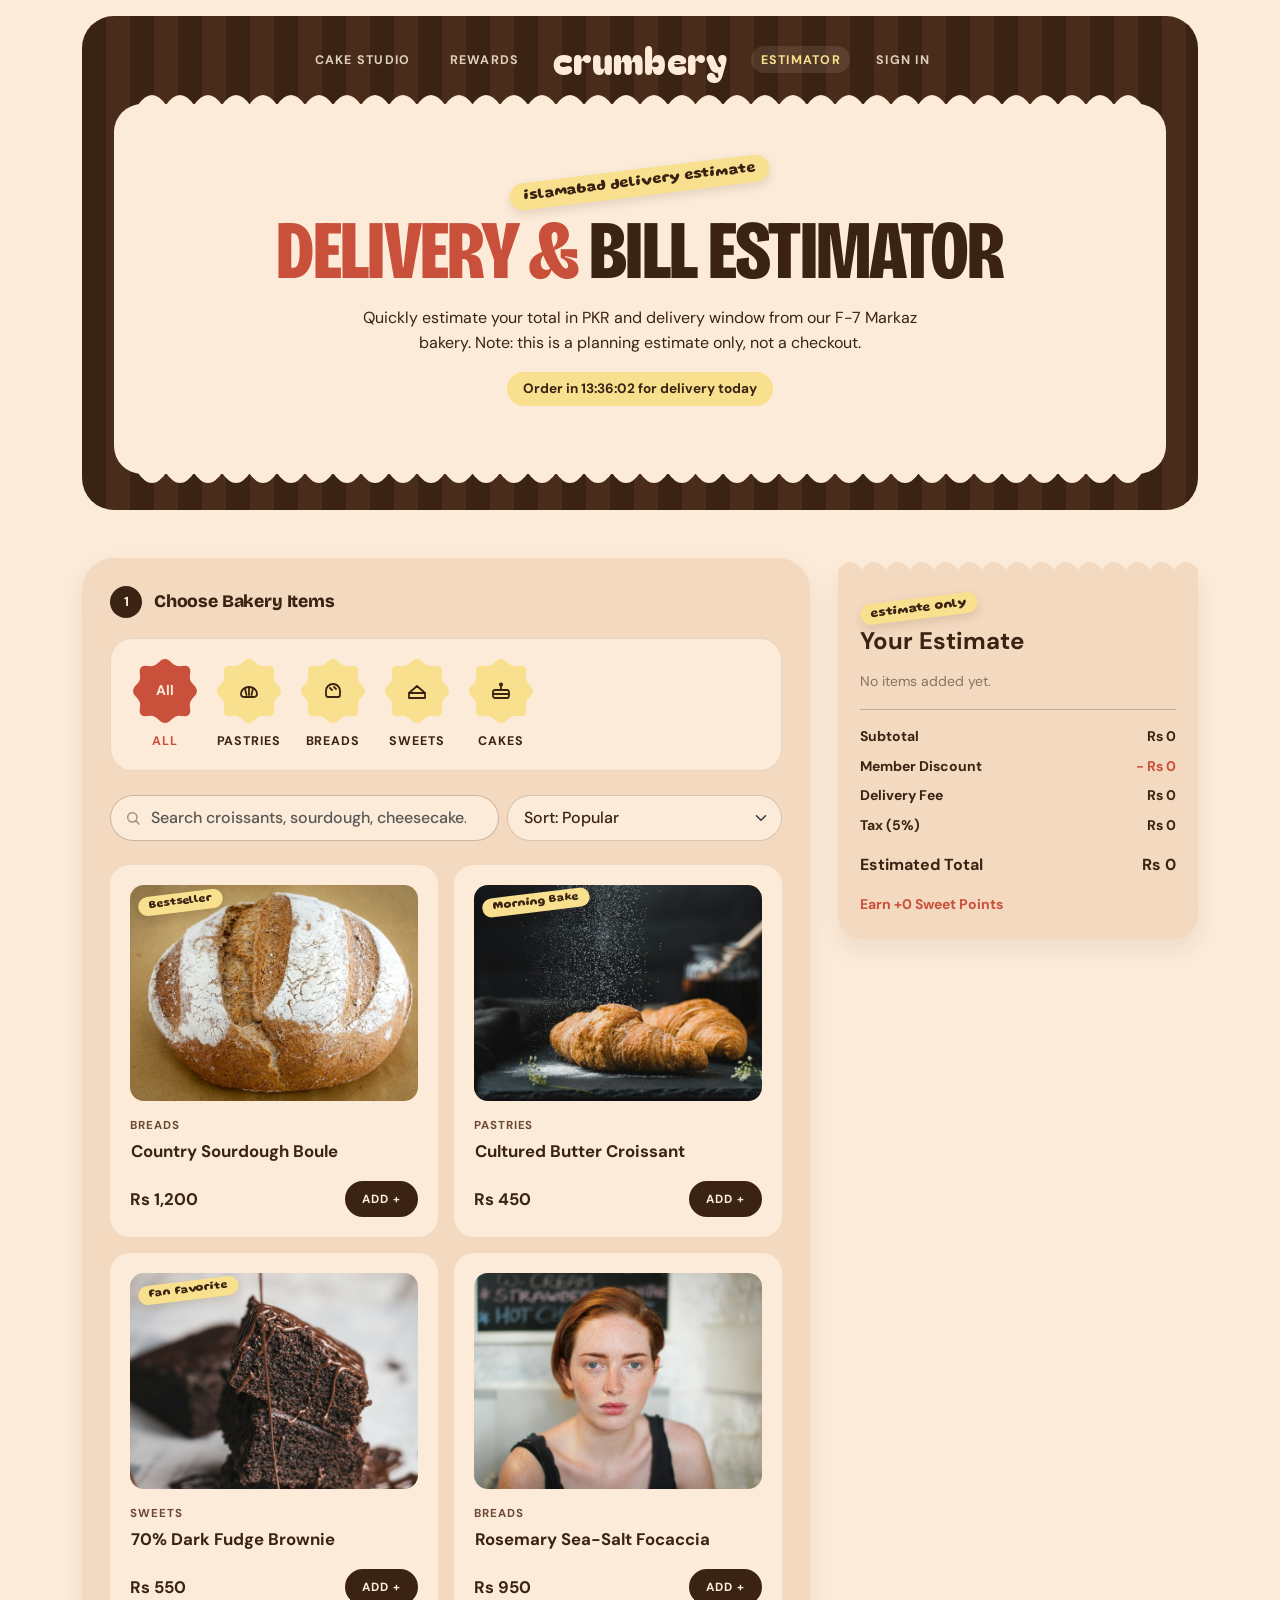
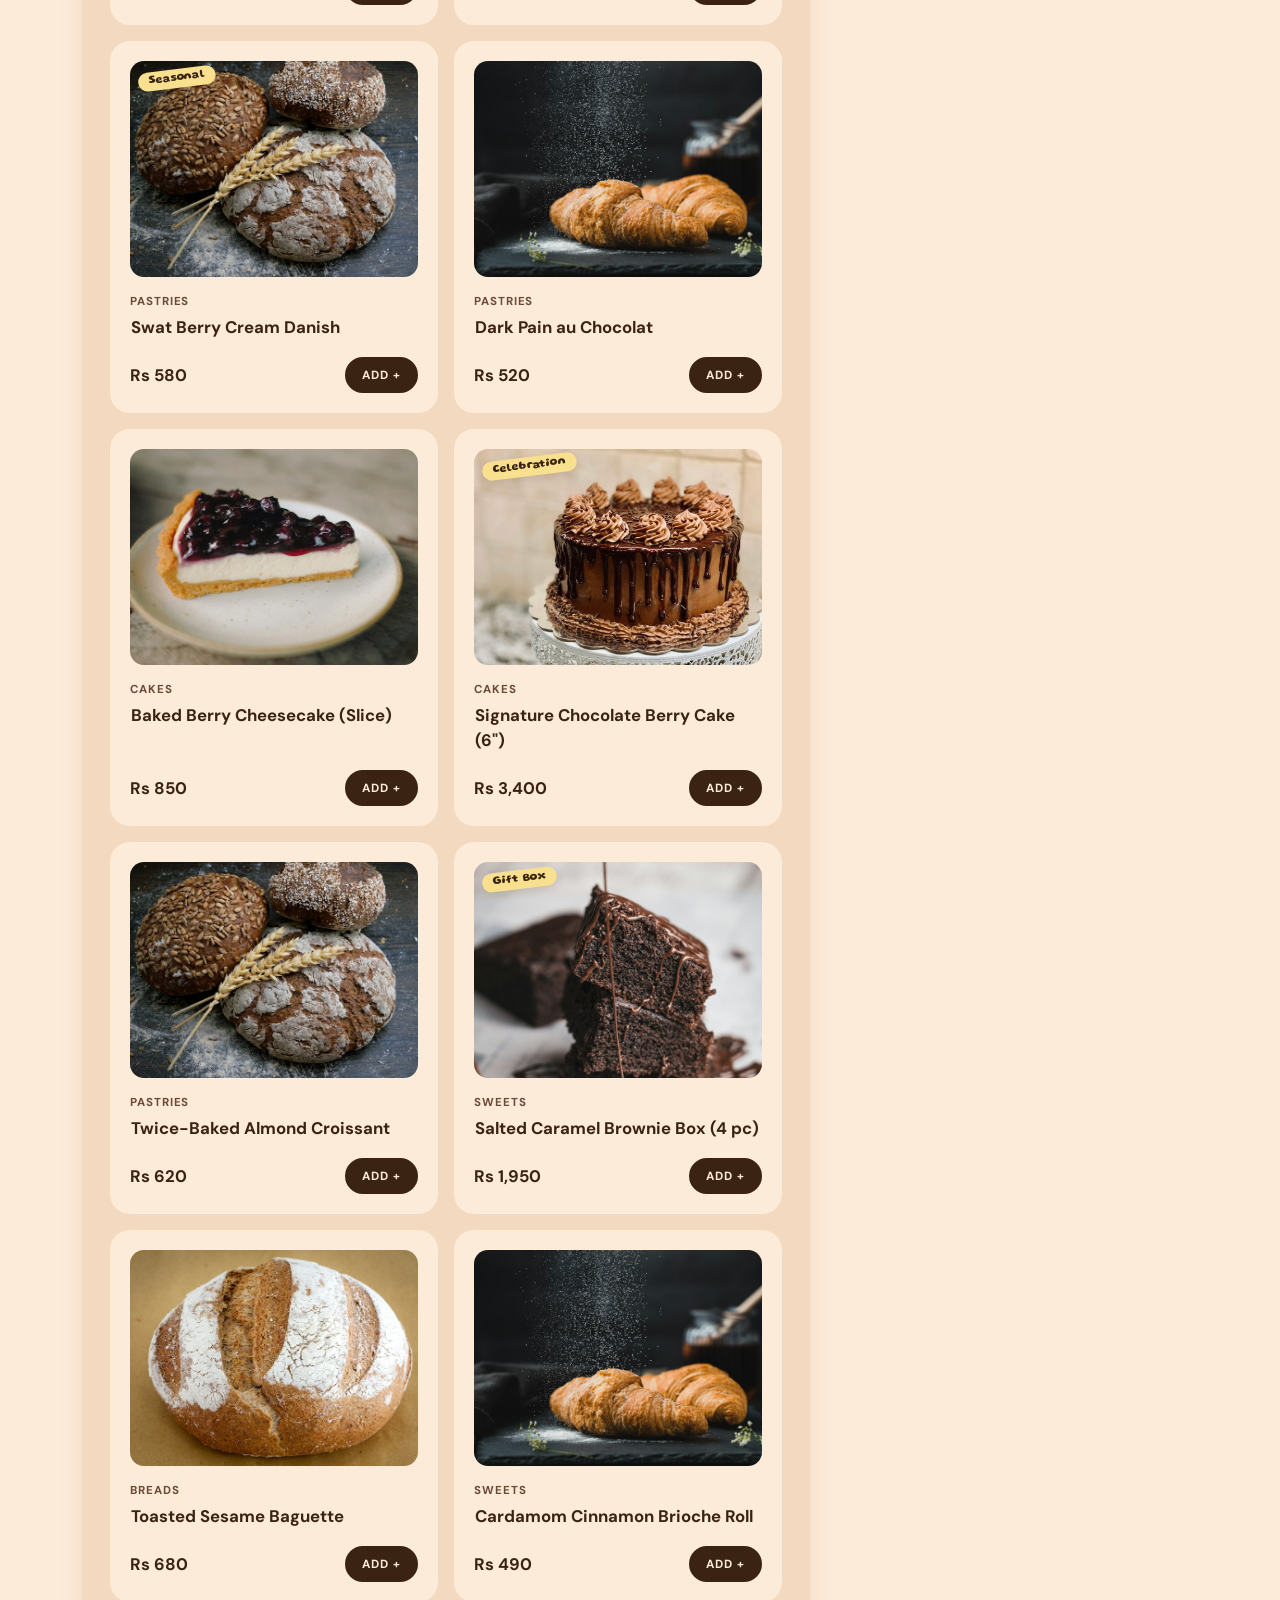
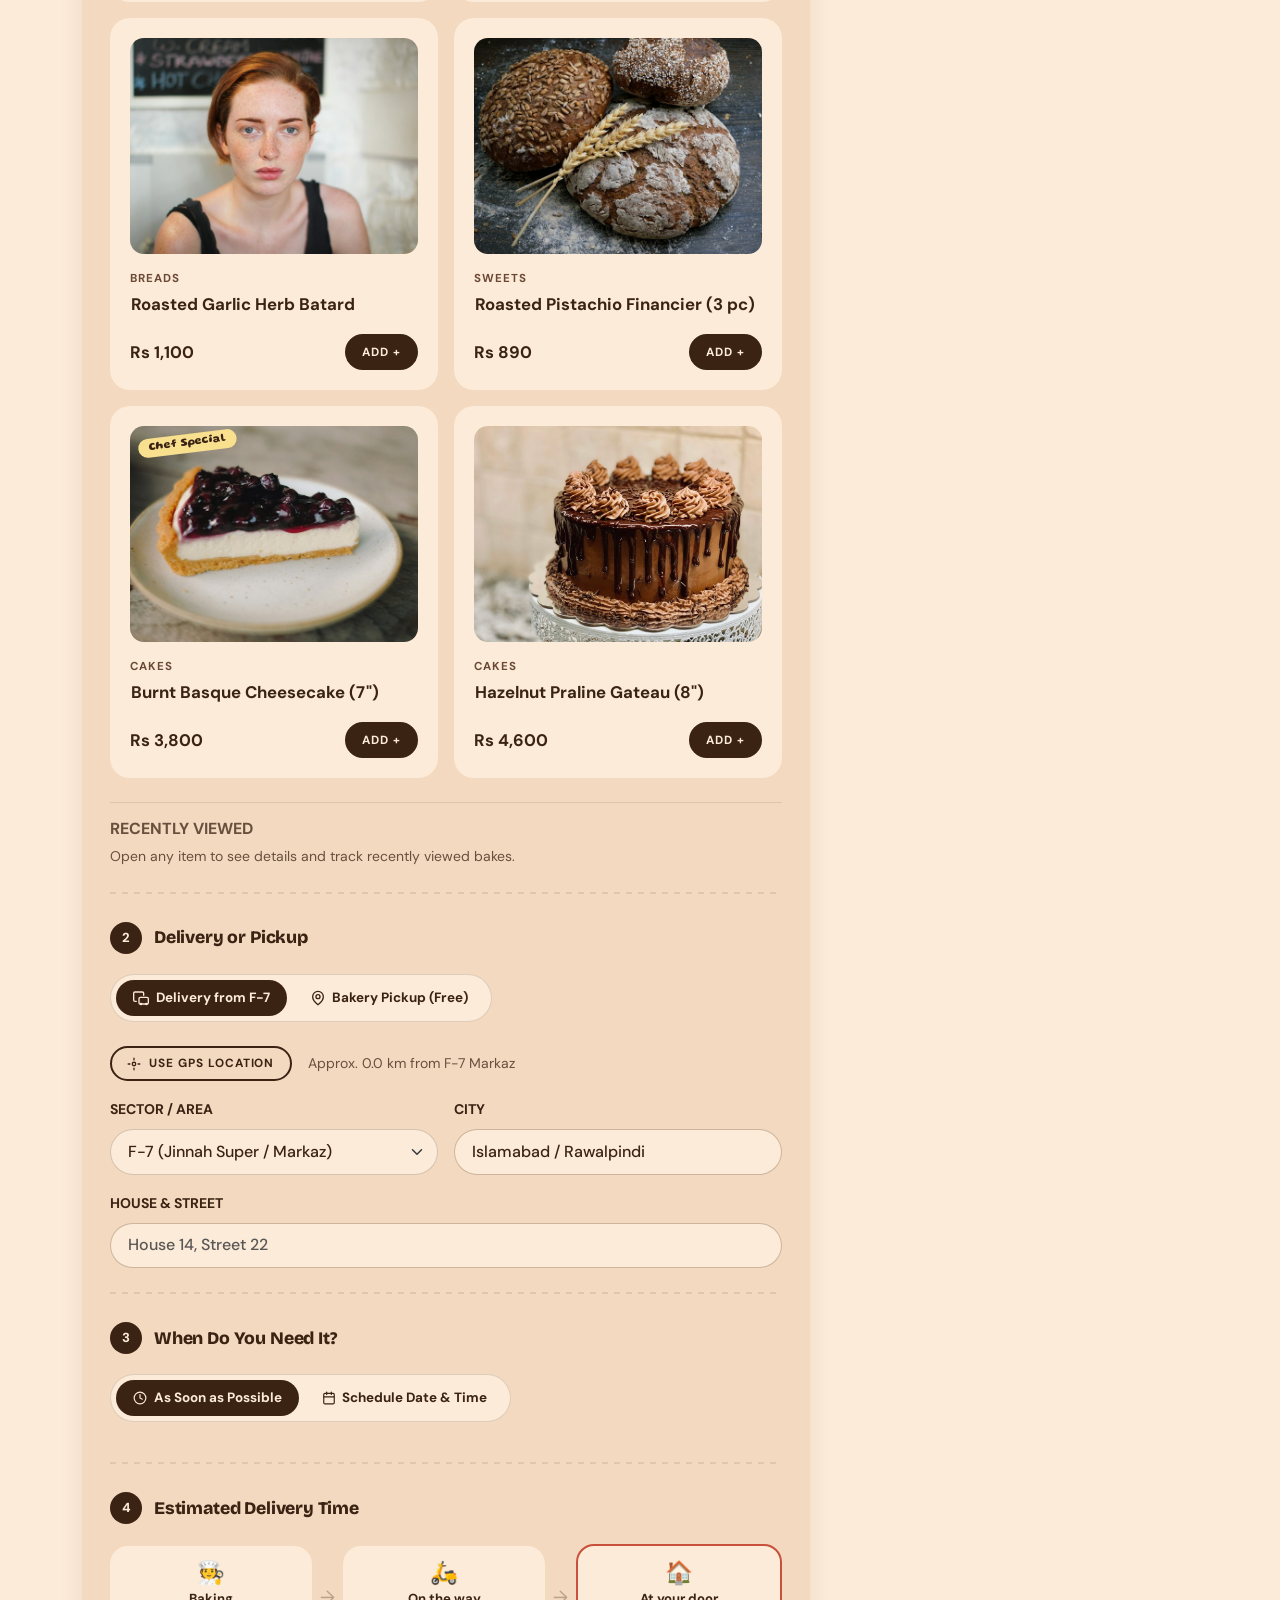
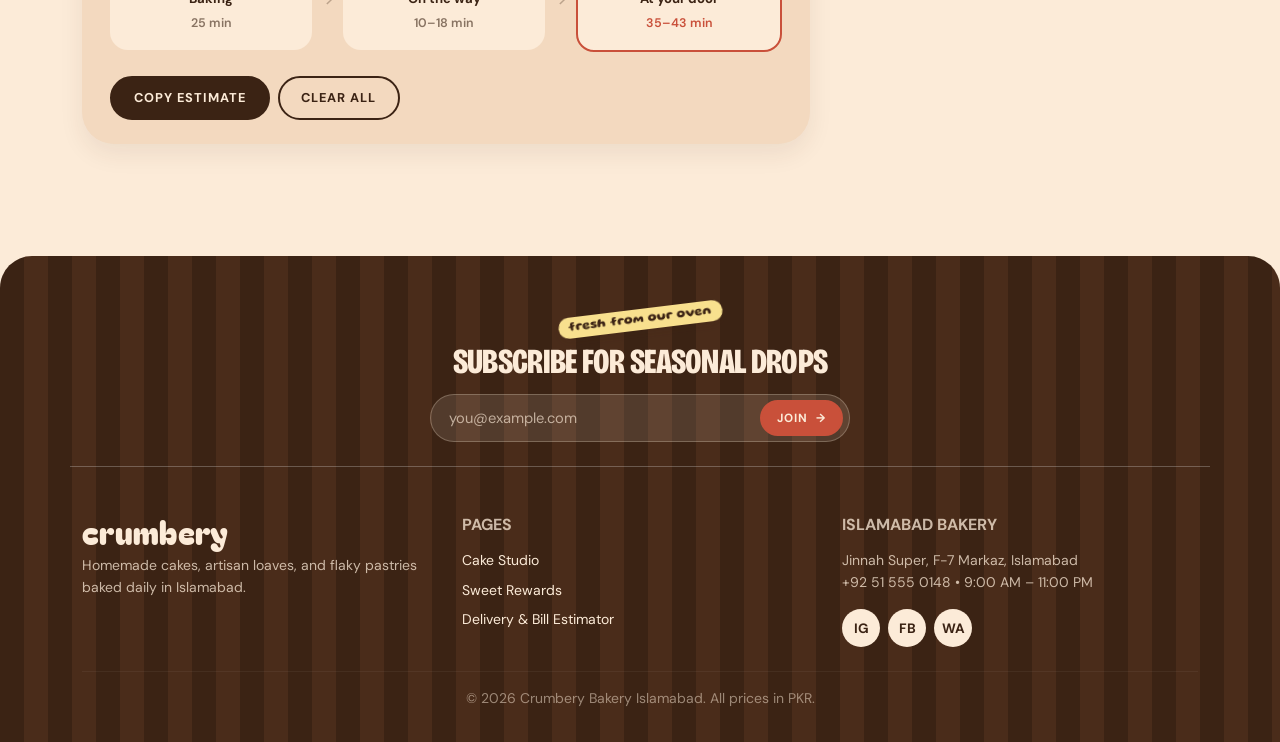
==== commit e92f3798: "revert: restore earlier cake studio, estimator and rewards layouts Bring back the pages, styles and " ====
--- a/estimate.html
+++ b/estimate.html
@@ -3,51 +3,93 @@
 <head>
   <meta charset="UTF-8">
   <meta name="viewport" content="width=device-width, initial-scale=1.0">
-  <title>Crumbery — Delivery &amp; Bill Estimator | F-7 Markaz, Islamabad</title>
+  <title>Delivery & Bill Estimator — Crumbery Bakery Islamabad</title>
+  <link rel="preconnect" href="https://fonts.googleapis.com">
+  <link rel="preconnect" href="https://fonts.gstatic.com" crossorigin>
+  <link href="https://fonts.googleapis.com/css2?family=Bagel+Fat+One&family=Bricolage+Grotesque:opsz,wdth,wght@12..96,75..100,700..800&family=DM+Sans:wght@400;500;700&family=Gluten:wght@700;800&display=swap" rel="stylesheet">
   <link href="https://cdn.jsdelivr.net/npm/bootstrap@5.3.3/dist/css/bootstrap.min.css" rel="stylesheet">
   <link rel="stylesheet" href="css/tokens.css">
   <link rel="stylesheet" href="css/components.css">
   <link rel="stylesheet" href="css/pages/estimate.css">
 </head>
-<body>
-  <div class="container py-3 py-md-4">
-    <div class="striped-frame">
-      <header id="site-header"></header>
-      <section class="wavy-hero">
-        <span class="sticker mb-3">estimate only</span>
-        <h1 class="font-display display-hero mb-3">
-          Delivery &amp; <span class="text-terracotta">Bill Estimator</span>
+<body id="top">
+  <a class="sr-only-focusable" href="#mainContent">Skip to main content</a>
+
+  <div class="container-xl pt-3">
+    <header class="striped-frame">
+      <div id="siteHeaderSlot"></div>
+
+      <section class="wavy-panel text-center">
+        <span class="sticker mb-3">islamabad delivery estimate</span>
+        <h1 class="display-headline display-headline--hero mb-3">
+          <span class="text-terracotta">Delivery &amp;</span> Bill Estimator
         </h1>
-        <p class="fs-5 text-choco-muted mb-4" style="max-width: 56ch;">
-          Pick your favourites, choose a sector in Islamabad or Rawalpindi, and get an instant bill and delivery-time estimate.
+        <p class="mx-auto mb-3" style="max-width: 580px;">
+          Quickly estimate your total in PKR and delivery window from our F-7 Markaz bakery. Note: this is a planning estimate only, not a checkout.
         </p>
-        <div class="d-flex flex-wrap gap-2">
-          <a class="btn-pill" href="#step-items">Browse menu <span class="arrow">→</span></a>
-          <a class="btn-pill btn-pill--outline" href="index.html">Design a custom cake <span class="arrow">→</span></a>
+        <div class="countdown-pill" id="sameDayCountdown" aria-live="polite">
+          Order in 02:14:00 for delivery today
         </div>
       </section>
-    </div>
+    </header>
   </div>
 
-  <main id="main-content" class="container py-4">
-    <div class="estimate-layout">
-      <!-- Left: 4 Numbered Sections -->
-      <div class="d-grid gap-5">
-        <!-- 1. Choose bakery items -->
-        <section id="step-items" aria-labelledby="heading-step-1">
-          <div class="d-flex align-items-center gap-2 mb-3">
-            <span class="step-num-badge">1</span>
-            <h2 id="heading-step-1" class="font-display fs-2 mb-0">Choose bakery items</h2>
-          </div>
-          <div id="category-badges" class="d-flex flex-wrap gap-3 mb-3"></div>
-          <div class="row g-2 mb-3">
-            <div class="col-sm-7">
-              <label for="menu-search" class="visually-hidden">Search bakery items</label>
-              <input id="menu-search" type="search" class="form-control" placeholder="Search croissants, sourdough, cheesecakes...">
-            </div>
-            <div class="col-sm-5">
-              <label for="menu-sort" class="visually-hidden">Sort items</label>
-              <select id="menu-sort" class="form-select">
+  <main id="mainContent" class="container-xl py-5">
+    <div class="est-layout">
+      <!-- Left: Single-flow form -->
+      <div class="est-panel">
+
+        <!-- SECTION 1: Choose Items -->
+        <section class="est-section" aria-labelledby="sec1Heading">
+          <div class="est-section__header">
+            <span class="est-section__num">1</span>
+            <h2 id="sec1Heading" class="est-section__title">Choose Bakery Items</h2>
+          </div>
+
+          <!-- Category Filter -->
+          <div class="est-filter-strip d-flex flex-wrap gap-2 mb-4" id="categoryFilterBar">
+            <button type="button" class="flower-badge-btn is-active" data-cat="all">
+              <span class="flower-badge flower-badge--sm flower-badge--terracotta fw-bold small text-cream">All</span>
+              <span class="flower-badge-btn__label">All</span>
+            </button>
+            <button type="button" class="flower-badge-btn" data-cat="Pastries">
+              <span class="flower-badge flower-badge--sm" aria-hidden="true">
+                <svg width="24" height="24" viewBox="0 0 24 24" fill="none" stroke="currentColor" stroke-width="1.8" stroke-linecap="round" stroke-linejoin="round"><path d="M4 15c0-4 3.5-7 8-7s8 3 8 7c0 2-1.5 3-3.5 3h-9C5.5 18 4 17 4 15z"/><path d="M8 9.5l1.5 6.5M16 9.5L14.5 16M12 8v8"/></svg>
+              </span>
+              <span class="flower-badge-btn__label">Pastries</span>
+            </button>
+            <button type="button" class="flower-badge-btn" data-cat="Breads">
+              <span class="flower-badge flower-badge--sm" aria-hidden="true">
+                <svg width="24" height="24" viewBox="0 0 24 24" fill="none" stroke="currentColor" stroke-width="1.8" stroke-linecap="round" stroke-linejoin="round"><path d="M5 12c0-4 3-7 7-7s7 3 7 7v4a2 2 0 0 1-2 2H7a2 2 0 0 1-2-2v-4z"/><path d="M9 9l2 2M13 8l2 2"/></svg>
+              </span>
+              <span class="flower-badge-btn__label">Breads</span>
+            </button>
+            <button type="button" class="flower-badge-btn" data-cat="Sweets">
+              <span class="flower-badge flower-badge--sm" aria-hidden="true">
+                <svg width="24" height="24" viewBox="0 0 24 24" fill="none" stroke="currentColor" stroke-width="1.8" stroke-linecap="round" stroke-linejoin="round"><path d="M4 14l8-7 8 7v5H4v-5z"/><path d="M4 14h16"/></svg>
+              </span>
+              <span class="flower-badge-btn__label">Sweets</span>
+            </button>
+            <button type="button" class="flower-badge-btn" data-cat="Cakes">
+              <span class="flower-badge flower-badge--sm" aria-hidden="true">
+                <svg width="24" height="24" viewBox="0 0 24 24" fill="none" stroke="currentColor" stroke-width="1.8" stroke-linecap="round" stroke-linejoin="round"><rect x="4" y="11" width="16" height="8" rx="2"/><path d="M4 15h16M12 7v4"/><circle cx="12" cy="5.5" r="1.2"/></svg>
+              </span>
+              <span class="flower-badge-btn__label">Cakes</span>
+            </button>
+          </div>
+
+          <!-- Search & Sort -->
+          <div class="row g-2 mb-4">
+            <div class="col-12 col-sm-7">
+              <label for="menuSearchInput" class="visually-hidden">Search menu items</label>
+              <div class="est-search-wrap">
+                <svg class="est-search-wrap__icon" width="16" height="16" viewBox="0 0 24 24" fill="none" stroke="currentColor" stroke-width="2.2" stroke-linecap="round" aria-hidden="true"><circle cx="11" cy="11" r="7"/><path d="M21 21l-4.35-4.35"/></svg>
+                <input id="menuSearchInput" type="search" class="form-control est-input" placeholder="Search croissants, sourdough, cheesecake...">
+              </div>
+            </div>
+            <div class="col-12 col-sm-5">
+              <label for="menuSortSelect" class="visually-hidden">Sort menu</label>
+              <select id="menuSortSelect" class="form-select est-select">
                 <option value="popular">Sort: Popular</option>
                 <option value="price-asc">Price: Low to High</option>
                 <option value="price-desc">Price: High to Low</option>
@@ -55,126 +97,192 @@
               </select>
             </div>
           </div>
-          <div id="menu-grid" class="row g-3"></div>
-          <div id="recently-viewed-wrap" class="mt-4 d-none">
-            <h3 class="h6 text-uppercase fw-bold text-choco-muted mb-2">Recently viewed</h3>
-            <div id="recently-viewed-list" class="d-flex flex-wrap gap-2"></div>
-          </div>
-        </section>
-
-        <!-- 2. Delivery or pickup -->
-        <section id="step-delivery" aria-labelledby="heading-step-2">
-          <div class="d-flex align-items-center gap-2 mb-3">
-            <span class="step-num-badge">2</span>
-            <h2 id="heading-step-2" class="font-display fs-2 mb-0">Delivery or pickup</h2>
-          </div>
-          <div class="d-flex flex-wrap gap-2 mb-3">
-            <button type="button" class="chip is-active" id="mode-delivery" aria-pressed="true">Delivery</button>
-            <button type="button" class="chip" id="mode-pickup" aria-pressed="false">Pickup at F-7 Markaz</button>
-          </div>
-          <div id="pickup-info" class="p-3 rounded-4 d-none" style="background: var(--tan);"></div>
-          <div id="delivery-fields" class="row g-3">
-            <div class="col-12">
-              <button type="button" id="btn-geolocate" class="btn-pill btn-pill--outline btn-pill--sm">
-                Use my location <span class="arrow">→</span>
+
+          <div class="row g-3" id="menuGrid">
+            <!-- Rendered dynamically from js/data/menu.js -->
+          </div>
+
+          <!-- Recently Viewed -->
+          <div class="mt-4 pt-3 border-top border-dark border-opacity-10">
+            <h3 class="h6 text-uppercase fw-bold opacity-75 mb-2">Recently Viewed</h3>
+            <div class="d-flex flex-wrap gap-2" id="recentlyViewedStrip">
+              <span class="small opacity-75">Open any item to see details.</span>
+            </div>
+          </div>
+        </section>
+
+        <div class="est-divider" aria-hidden="true"></div>
+
+        <!-- SECTION 2: Delivery or Pickup -->
+        <section class="est-section" aria-labelledby="sec2Heading">
+          <div class="est-section__header">
+            <span class="est-section__num">2</span>
+            <h2 id="sec2Heading" class="est-section__title">Delivery or Pickup</h2>
+          </div>
+
+          <div class="est-mode-toggle mb-4" role="group" aria-label="Fulfillment method">
+            <input type="radio" class="btn-check" name="fulfillmentMode" id="modeDelivery" value="delivery" checked>
+            <label class="btn" for="modeDelivery">
+              <svg width="16" height="16" viewBox="0 0 24 24" fill="none" stroke="currentColor" stroke-width="2" stroke-linecap="round" aria-hidden="true"><path d="M5 17H3a2 2 0 0 1-2-2V5a2 2 0 0 1 2-2h11a2 2 0 0 1 2 2v3"/><rect x="9" y="11" width="14" height="10" rx="2"/><circle cx="12" cy="21" r="1"/><circle cx="20" cy="21" r="1"/></svg>
+              Delivery from F-7
+            </label>
+            <input type="radio" class="btn-check" name="fulfillmentMode" id="modePickup" value="pickup">
+            <label class="btn" for="modePickup">
+              <svg width="16" height="16" viewBox="0 0 24 24" fill="none" stroke="currentColor" stroke-width="2" stroke-linecap="round" aria-hidden="true"><path d="M20 10c0 6-8 12-8 12s-8-6-8-12a8 8 0 0 1 16 0Z"/><circle cx="12" cy="10" r="3"/></svg>
+              Bakery Pickup (Free)
+            </label>
+          </div>
+
+          <div id="deliveryAddressFields">
+            <div class="mb-3 d-flex align-items-center gap-3 flex-wrap">
+              <button type="button" class="pill-btn pill-btn--sm pill-btn--outline" id="useLocationBtn">
+                <svg width="14" height="14" viewBox="0 0 24 24" fill="none" stroke="currentColor" stroke-width="2.2" stroke-linecap="round" aria-hidden="true"><circle cx="12" cy="12" r="3"/><path d="M12 2v3M12 19v3M2 12h3M19 12h3"/></svg>
+                Use GPS location
               </button>
-              <span id="geo-status" class="small text-choco-muted ms-2" aria-live="polite"></span>
-            </div>
-            <div class="col-md-6">
-              <label for="sector-select" class="form-label fw-bold small">Sector / Area</label>
-              <select id="sector-select" class="form-select"></select>
-            </div>
-            <div class="col-md-6">
-              <label for="city-input" class="form-label fw-bold small">City</label>
-              <input id="city-input" type="text" class="form-control" value="Islamabad / Rawalpindi" readonly>
-            </div>
-            <div class="col-12">
-              <label for="street-input" class="form-label fw-bold small">House &amp; Street</label>
-              <input id="street-input" type="text" class="form-control" placeholder="e.g. House 14, Street 8, F-7/2">
-              <div id="street-error" class="small text-terracotta mt-1" aria-live="polite"></div>
-            </div>
-          </div>
-        </section>
-
-        <!-- 3. When do you need it? -->
-        <section id="step-schedule" aria-labelledby="heading-step-3">
-          <div class="d-flex align-items-center gap-2 mb-3">
-            <span class="step-num-badge">3</span>
-            <h2 id="heading-step-3" class="font-display fs-2 mb-0">When do you need it?</h2>
-          </div>
-          <p id="cutoff-countdown" class="small fw-bold text-terracotta mb-3" aria-live="polite"></p>
-          <div class="d-flex flex-wrap gap-2 mb-3">
-            <button type="button" class="chip is-active" id="time-asap" aria-pressed="true">As soon as possible</button>
-            <button type="button" class="chip" id="time-schedule" aria-pressed="false">Schedule date &amp; time</button>
-          </div>
-          <div id="schedule-inputs" class="row g-3 d-none">
-            <div class="col-sm-6">
-              <label for="schedule-date" class="form-label fw-bold small">Date</label>
-              <input id="schedule-date" type="date" class="form-control">
-            </div>
-            <div class="col-sm-6">
-              <label for="schedule-time" class="form-label fw-bold small">Time (9:00 AM – 11:00 PM)</label>
-              <input id="schedule-time" type="time" class="form-control">
-            </div>
-            <div id="schedule-feedback" class="col-12 small text-terracotta" aria-live="polite"></div>
-          </div>
-        </section>
-
-        <!-- 4. Estimated delivery time -->
-        <section id="step-eta" aria-labelledby="heading-step-4">
-          <div class="d-flex align-items-center gap-2 mb-3">
-            <span class="step-num-badge">4</span>
-            <h2 id="heading-step-4" class="font-display fs-2 mb-0">Estimated delivery time</h2>
-          </div>
-          <div id="eta-timeline" class="p-3 p-md-4 rounded-4" style="background: var(--tan);" aria-live="polite"></div>
-        </section>
-      </div>
-
-      <!-- Right: Sticky Receipt Card -->
-      <aside aria-label="Your Estimate">
-        <div id="receipt-card" class="receipt-card" aria-live="polite">
-          <div class="d-flex justify-content-between align-items-center mb-3">
-            <h2 class="font-display fs-3 mb-0">Your Estimate</h2>
-            <span class="sticker">estimate only</span>
-          </div>
-          <div id="receipt-items" class="d-grid gap-2 mb-3"></div>
-          <hr>
-          <div id="receipt-totals" class="d-grid gap-1 small mb-3"></div>
+              <span class="small opacity-75" id="geoStatusText" aria-live="polite"></span>
+            </div>
+            <div class="row g-3">
+              <div class="col-12 col-sm-6">
+                <label for="sectorSelect" class="form-label small fw-bold text-uppercase">Sector / Area</label>
+                <select id="sectorSelect" class="form-select est-select">
+                  <option value="">Choose Islamabad / Rwp area...</option>
+                </select>
+              </div>
+              <div class="col-12 col-sm-6">
+                <label for="cityInput" class="form-label small fw-bold text-uppercase">City</label>
+                <input id="cityInput" type="text" class="form-control est-input" value="Islamabad / Rawalpindi" readonly>
+              </div>
+              <div class="col-12">
+                <label for="streetInput" class="form-label small fw-bold text-uppercase">House &amp; Street</label>
+                <input id="streetInput" type="text" class="form-control est-input" placeholder="House 14, Street 22">
+              </div>
+            </div>
+          </div>
+        </section>
+
+        <div class="est-divider" aria-hidden="true"></div>
+
+        <!-- SECTION 3: When -->
+        <section class="est-section" aria-labelledby="sec3Heading">
+          <div class="est-section__header">
+            <span class="est-section__num">3</span>
+            <h2 id="sec3Heading" class="est-section__title">When Do You Need It?</h2>
+          </div>
+
+          <div class="est-time-toggle mb-3" role="group" aria-label="Delivery time">
+            <input type="radio" class="btn-check" name="timeMode" id="timeAsap" value="asap" checked>
+            <label class="btn" for="timeAsap">
+              <svg width="14" height="14" viewBox="0 0 24 24" fill="none" stroke="currentColor" stroke-width="2" stroke-linecap="round" aria-hidden="true"><circle cx="12" cy="12" r="10"/><polyline points="12 6 12 12 16 14"/></svg>
+              As Soon as Possible
+            </label>
+            <input type="radio" class="btn-check" name="timeMode" id="timeScheduled" value="scheduled">
+            <label class="btn" for="timeScheduled">
+              <svg width="14" height="14" viewBox="0 0 24 24" fill="none" stroke="currentColor" stroke-width="2" stroke-linecap="round" aria-hidden="true"><rect x="3" y="4" width="18" height="18" rx="2"/><line x1="16" y1="2" x2="16" y2="6"/><line x1="8" y1="2" x2="8" y2="6"/><line x1="3" y1="10" x2="21" y2="10"/></svg>
+              Schedule Date &amp; Time
+            </label>
+          </div>
+
+          <div class="row g-3" id="scheduledTimeFields" hidden>
+            <div class="col-12 col-sm-6">
+              <label for="scheduleDateInput" class="form-label small fw-bold text-uppercase">Date</label>
+              <input id="scheduleDateInput" type="date" class="form-control est-input">
+            </div>
+            <div class="col-12 col-sm-6">
+              <label for="scheduleTimeInput" class="form-label small fw-bold text-uppercase">Time <span class="fw-normal opacity-60">(9 AM – 11 PM)</span></label>
+              <input id="scheduleTimeInput" type="time" class="form-control est-input" value="16:00">
+            </div>
+          </div>
+        </section>
+
+        <div class="est-divider" aria-hidden="true"></div>
+
+        <!-- SECTION 4: Delivery Summary -->
+        <section class="est-section" aria-labelledby="sec4Heading">
+          <div class="est-section__header">
+            <span class="est-section__num">4</span>
+            <h2 id="sec4Heading" class="est-section__title">Estimated Delivery Time</h2>
+          </div>
+          <div class="eta-timeline mb-4">
+            <div class="eta-timeline__step">
+              <div class="eta-timeline__step-icon" aria-hidden="true">🧑‍🍳</div>
+              Baking
+              <span class="eta-timeline__step-time" id="etaPrepRange">25 min</span>
+            </div>
+            <div class="eta-timeline__connector" aria-hidden="true">→</div>
+            <div class="eta-timeline__step">
+              <div class="eta-timeline__step-icon" aria-hidden="true">🛵</div>
+              On the way
+              <span class="eta-timeline__step-time" id="etaTravelRange">15–20 min</span>
+            </div>
+            <div class="eta-timeline__connector" aria-hidden="true">→</div>
+            <div class="eta-timeline__step eta-timeline__step--total">
+              <div class="eta-timeline__step-icon" aria-hidden="true">🏠</div>
+              At your door
+              <span class="eta-timeline__step-time text-terracotta" id="etaTotalRange">40–50 min</span>
+            </div>
+          </div>
           <div class="d-flex flex-wrap gap-2">
-            <button type="button" id="btn-copy-estimate" class="btn-pill btn-pill--sm flex-grow-1">Copy estimate</button>
-            <button type="button" id="btn-clear-estimate" class="btn-pill btn-pill--outline btn-pill--sm">Clear all</button>
-          </div>
-          <div id="copy-feedback" class="small text-terracotta mt-2" aria-live="polite"></div>
-        </div>
+            <button type="button" class="pill-btn" id="copyEstimateBtn">Copy estimate</button>
+            <button type="button" class="pill-btn pill-btn--outline" id="clearEstimateBtn">Clear all</button>
+          </div>
+        </section>
+
+      </div><!-- end .est-panel -->
+
+      <!-- Right: Sticky Paper-Receipt Summary Card -->
+      <aside class="receipt-card" aria-labelledby="receiptHeading" aria-live="polite">
+        <span class="sticker sticker--sm mb-2">estimate only</span>
+        <h2 id="receiptHeading" class="h4 fw-bold mb-3">Your Estimate</h2>
+        <div id="receiptItemsList" class="small mb-3 opacity-75">
+          No items added yet.
+        </div>
+        <hr class="border-dark border-opacity-15">
+        <dl class="row small mb-0">
+          <dt class="col-7">Subtotal</dt><dd class="col-5 text-end fw-bold" id="estSubtotal">Rs 0</dd>
+          <dt class="col-7">Member Discount</dt><dd class="col-5 text-end fw-bold text-terracotta" id="estDiscount">- Rs 0</dd>
+          <dt class="col-7">Delivery Fee</dt><dd class="col-5 text-end fw-bold" id="estDeliveryFee">Rs 0</dd>
+          <dt class="col-7">Tax (5%)</dt><dd class="col-5 text-end fw-bold" id="estTax">Rs 0</dd>
+          <dt class="col-7 fs-6 fw-bold pt-2">Estimated Total</dt><dd class="col-5 text-end fs-6 fw-bold pt-2" id="estTotal">Rs 0</dd>
+        </dl>
+        <div class="small text-terracotta fw-bold mt-2" id="estPointsEarned">Earn +0 Sweet Points</div>
       </aside>
     </div>
   </main>
 
-  <!-- Mobile sticky bar -->
-  <div id="mobile-estimate-bar" class="mobile-estimate-bar d-lg-none">
-    <div>
-      <div class="small fw-bold" id="mobile-bar-total">Rs 0</div>
-      <div class="small" id="mobile-bar-eta" style="opacity: 0.85;">Add items to estimate</div>
-    </div>
-    <a class="btn-pill btn-pill--cream btn-pill--sm" href="#receipt-card">View receipt</a>
-  </div>
+  <div id="siteFooterSlot"></div>
 
   <!-- Product Details Modal -->
-  <div class="modal fade" id="productModal" tabindex="-1" aria-labelledby="productModalLabel" aria-hidden="true">
+  <div class="modal fade" id="productDetailModal" tabindex="-1" aria-labelledby="modalProductTitle" aria-hidden="true">
     <div class="modal-dialog modal-dialog-centered">
-      <div class="modal-content" style="background: var(--cream); color: var(--choco); border-radius: 24px;">
-        <div class="modal-header border-0">
-          <h2 class="modal-title font-display fs-3" id="productModalLabel">Product</h2>
+      <div class="modal-content" style="background: var(--cream); border: 2px solid var(--choco); border-radius: var(--radius-card);">
+        <div class="modal-header border-bottom border-dark border-opacity-10">
+          <div>
+            <span class="badge rounded-pill text-uppercase" id="modalProductCat" style="background: var(--butter); color: var(--choco);">Category</span>
+            <h2 class="modal-title h4 fw-bold mt-1" id="modalProductTitle">Product Name</h2>
+          </div>
           <button type="button" class="btn-close" data-bs-dismiss="modal" aria-label="Close"></button>
         </div>
-        <div class="modal-body" id="productModalBody"></div>
+        <div class="modal-body">
+          <div class="rounded-4 overflow-hidden mb-3" style="aspect-ratio: 16/10; background: var(--tan);">
+            <img id="modalProductImg" src="" alt="" class="w-100 h-100" style="object-fit: cover;">
+          </div>
+          <p id="modalProductDesc" class="mb-3"></p>
+          <div class="p-3 rounded-3 small" style="background: var(--tan);">
+            <div class="mb-1"><strong>Ingredients:</strong> <span id="modalProductIngredients"></span></div>
+            <div class="mb-1"><strong>Allergens:</strong> <span id="modalProductAllergens"></span></div>
+            <div><strong>Prep time:</strong> <span id="modalProductPrep"></span></div>
+          </div>
+        </div>
+        <div class="modal-footer border-top border-dark border-opacity-10 d-flex justify-content-between align-items-center">
+          <span class="fs-5 fw-bold" id="modalProductPrice">Rs 0</span>
+          <button type="button" class="pill-btn" id="modalAddBtn">Add to Estimate <span class="pill-btn__arrow" aria-hidden="true">&rarr;</span></button>
+        </div>
       </div>
     </div>
   </div>
 
-  <footer id="site-footer"></footer>
-
   <script src="https://cdn.jsdelivr.net/npm/bootstrap@5.3.3/dist/js/bootstrap.bundle.min.js"></script>
+  <script type="module" src="js/layout.js"></script>
   <script type="module" src="js/estimate.js"></script>
 </body>
 </html>
--- a/css/tokens.css
+++ b/css/tokens.css
@@ -1,31 +1,47 @@
-/* Crumbery Design System Tokens */
-@import url('https://fonts.googleapis.com/css2?family=Bagel+Fat+One&family=Bricolage+Grotesque:wdth,wght@75,700..800&family=DM+Sans:ital,opsz,wght@0,9..40,400..700;1,9..40,400..700&family=Gluten:wght@600;700&display=swap');
+/* ==========================================================================
+   Crumbery Design System Tokens
+   ========================================================================== */
 
 :root {
-  /* Colours */
+  /* Core Brand Palette */
   --choco: #3B2314;
   --choco-stripe: #4A2C1A;
   --choco-muted: #6A4936;
   --cream: #FCEBD8;
   --tan: #F3D9BF;
+  --tan-hover: #ECD0B2;
   --terracotta: #C9503A;
+  --terracotta-stripe: #BF4834;
   --butter: #F8E08E;
+  --butter-deep: #EFCF69;
   --plum: #5B2A4A;
+  --plum-stripe: #683355;
+
+  /* Semantic Aliases */
+  --bg-page: var(--cream);
+  --bg-card: var(--tan);
+  --text-primary: var(--choco);
+  --text-inverse: var(--cream);
+  --accent-primary: var(--terracotta);
+  --accent-highlight: var(--butter);
+  --border-subtle: rgba(59, 35, 20, 0.14);
+  --focus-ring: 0 0 0 3px var(--butter), 0 0 0 5px var(--choco);
 
   /* Typography */
-  --font-display: 'Bricolage Grotesque', system-ui, -apple-system, sans-serif;
-  --font-wordmark: 'Bagel Fat One', cursive, system-ui, sans-serif;
-  --font-sticker: 'Gluten', cursive, system-ui, sans-serif;
+  --font-display: 'Bricolage Grotesque', system-ui, sans-serif;
+  --font-logo: 'Bagel Fat One', cursive;
+  --font-sticker: 'Gluten', cursive;
   --font-body: 'DM Sans', system-ui, -apple-system, sans-serif;
 
-  /* Radii & Spacing */
-  --radius-sm: 12px;
-  --radius-md: 20px;
-  --radius-lg: 32px;
+  /* Radii */
+  --radius-card: 20px;
+  --radius-section: 32px;
   --radius-pill: 999px;
 
-  /* Shadows & Transitions */
-  --shadow-soft: 0 10px 28px rgba(59, 35, 20, 0.08);
-  --shadow-card: 0 6px 18px rgba(59, 35, 20, 0.06);
-  --ease-out: cubic-bezier(0.22, 1, 0.36, 1);
+  /* Shadows */
+  --shadow-soft: 0 10px 24px rgba(59, 35, 20, 0.08);
+  --shadow-lift: 0 14px 28px rgba(59, 35, 20, 0.16);
+
+  /* Transitions */
+  --ease-snappy: cubic-bezier(0.22, 1, 0.36, 1);
 }
--- a/css/components.css
+++ b/css/components.css
@@ -1,4 +1,7 @@
-/* Crumbery Shared Components */
+/* ==========================================================================
+   Crumbery Shared Components & Signature Shapes
+   ========================================================================== */
+
 *,
 *::before,
 *::after {
@@ -11,107 +14,86 @@
 
 body {
   margin: 0;
-  background-color: var(--cream);
-  color: var(--choco);
+  background-color: var(--bg-page);
+  color: var(--text-primary);
   font-family: var(--font-body);
   font-size: 1rem;
   line-height: 1.55;
-  overflow-x: clip;
   -webkit-font-smoothing: antialiased;
+  overflow-x: hidden;
 }
 
 img {
   max-width: 100%;
-  height: auto;
   display: block;
 }
 
 a {
   color: inherit;
-}
-
-/* Focus states */
+  text-decoration: none;
+}
+
 :focus-visible {
-  outline: 3px solid var(--terracotta);
-  outline-offset: 3px;
-}
-
-/* Skip link */
-.skip-link {
+  outline: none;
+  box-shadow: var(--focus-ring);
+  border-radius: 6px;
+}
+
+.sr-only-focusable:not(:focus):not(:focus-within) {
   position: absolute;
-  left: -9999px;
-  top: 0;
-  z-index: 2000;
-  background: var(--choco);
-  color: var(--cream);
-  padding: 0.75rem 1.25rem;
-  border-radius: var(--radius-pill);
-  font-weight: 700;
-  text-decoration: none;
-}
-
-.skip-link:focus {
-  left: 1rem;
-  top: 1rem;
-}
-
-/* Typography helpers */
-.font-display {
+  width: 1px;
+  height: 1px;
+  padding: 0;
+  margin: -1px;
+  overflow: hidden;
+  clip: rect(0, 0, 0, 0);
+  white-space: nowrap;
+  border: 0;
+}
+
+/* ---------- Typography Helpers ---------- */
+
+.display-headline {
   font-family: var(--font-display);
-  font-variation-settings: "wdth" 75;
+  font-variation-settings: 'wdth' 75, 'opsz' 72;
   font-weight: 800;
   text-transform: uppercase;
-  line-height: 0.95;
-  letter-spacing: -0.01em;
-}
-
-.display-hero {
-  font-size: clamp(2.5rem, 6vw, 4.75rem);
-}
-
-.display-section {
+  line-height: 0.94;
+  letter-spacing: -0.02em;
+  color: var(--choco);
+  margin: 0;
+}
+
+.display-headline--hero {
+  font-size: clamp(2.6rem, 6.5vw, 5.2rem);
+}
+
+.display-headline--section {
   font-size: clamp(2rem, 4.2vw, 3.35rem);
 }
 
+.display-headline--sub {
+  font-size: clamp(1.45rem, 2.8vw, 2.2rem);
+}
+
 .text-terracotta {
-  color: var(--terracotta);
-}
-
-.text-choco-muted {
-  color: var(--choco-muted);
+  color: var(--terracotta) !important;
+}
+
+.text-cream {
+  color: var(--cream) !important;
 }
 
 .wordmark {
-  font-family: var(--font-wordmark);
+  font-family: var(--font-logo);
+  font-weight: 400;
   text-transform: lowercase;
   letter-spacing: 0.01em;
   line-height: 1;
-  text-decoration: none;
-  color: var(--cream);
-}
-
-/* Sticker labels */
-.sticker {
-  display: inline-block;
-  font-family: var(--font-sticker);
-  font-weight: 700;
-  font-size: 0.9rem;
-  line-height: 1.1;
-  padding: 0.35rem 0.9rem;
-  border-radius: var(--radius-pill);
-  background: var(--butter);
-  color: var(--choco);
-  transform: rotate(-7deg);
-  box-shadow: 0 3px 0 rgba(59, 35, 20, 0.14);
-}
-
-.sticker--terracotta {
-  background: var(--terracotta);
-  color: var(--cream);
-  transform: rotate(-6deg);
-}
-
-/* 1. Striped brown frame */
+}
+
+/* ---------- 1. Striped Brown Frame ---------- */
+
 .striped-frame {
   background-color: var(--choco);
   background-image: repeating-linear-gradient(
@@ -121,189 +103,298 @@
     var(--choco-stripe) 24px,
     var(--choco-stripe) 48px
   );
-  border-radius: var(--radius-lg);
-  padding: clamp(0.75rem, 2vw, 1.5rem);
+  border-radius: var(--radius-section);
+  padding: 1rem 1.15rem 1.75rem;
   color: var(--cream);
   position: relative;
 }
 
-/* 2. Wavy cream hero panel */
-.wavy-hero {
+@media (min-width: 768px) {
+  .striped-frame {
+    padding: 1.25rem 2rem 2.25rem;
+  }
+}
+
+/* ---------- 2. Wavy Cream Panel ---------- */
+
+.wavy-panel {
+  position: relative;
   background-color: var(--cream);
   color: var(--choco);
-  border-radius: 24px;
-  position: relative;
-  padding: clamp(2.25rem, 5vw, 4rem) clamp(1.25rem, 4vw, 3rem);
+  border-radius: 28px;
+  padding: 3.25rem 1.25rem 3.5rem;
   margin-top: 0.75rem;
-}
-
-.wavy-hero::before,
-.wavy-hero::after {
-  content: "";
+  /* Crisp scalloped edges top & bottom via radial-gradient mask */
+  --scallop-size: 28px;
+  background-clip: padding-box;
+}
+
+.wavy-panel::before,
+.wavy-panel::after {
+  content: '';
   position: absolute;
-  left: 0;
-  right: 0;
-  height: 18px;
-  background-image: url("data:image/svg+xml,%3Csvg xmlns='http://www.w3.org/2000/svg' viewBox='0 0 40 18'%3E%3Cpath d='M0 18 Q10 0 20 18 Q30 0 40 18 Z' fill='%23FCEBD8'/%3E%3C/svg%3E");
-  background-size: 40px 18px;
+  left: 24px;
+  right: 24px;
+  height: 14px;
+  /* "round" stretches the bumps slightly so the edge always ends on a whole bump */
   background-repeat: round no-repeat;
+  background-size: 28px 14px;
   pointer-events: none;
 }
 
-.wavy-hero::before {
-  top: -17px;
-}
-
-.wavy-hero::after {
-  bottom: -17px;
-  transform: rotate(180deg);
-}
-
-/* 3. Centred Nav */
+.wavy-panel::before {
+  top: -13px;
+  background-image: url("data:image/svg+xml,%3Csvg xmlns='http://www.w3.org/2000/svg' viewBox='0 0 28 14' preserveAspectRatio='none'%3E%3Cpath d='M0 14 Q14 -6 28 14 Z' fill='%23FCEBD8'/%3E%3C/svg%3E");
+}
+
+.wavy-panel::after {
+  bottom: -13px;
+  background-image: url("data:image/svg+xml,%3Csvg xmlns='http://www.w3.org/2000/svg' viewBox='0 0 28 14' preserveAspectRatio='none'%3E%3Cpath d='M0 0 Q14 20 28 0 Z' fill='%23FCEBD8'/%3E%3C/svg%3E");
+}
+
+@media (min-width: 768px) {
+  .wavy-panel {
+    padding: 4rem 3rem 4.25rem;
+  }
+}
+
+/* ---------- 3. Centered Nav & Offcanvas ---------- */
+
 .site-nav {
   display: grid;
   grid-template-columns: 1fr auto 1fr;
   align-items: center;
   gap: 0.75rem;
-  padding: 0.35rem 0.5rem 0.85rem;
-}
-
-.nav-group {
+  padding: 0.25rem 0 0.9rem;
+}
+
+.site-nav__group {
   display: flex;
   align-items: center;
   gap: 1.25rem;
-  flex-wrap: wrap;
-}
-
-.nav-group--right {
+  list-style: none;
+  margin: 0;
+  padding: 0;
+}
+
+.site-nav__group--left {
   justify-content: flex-end;
 }
 
-.nav-link-custom {
-  color: var(--cream);
-  text-decoration: none;
-  font-size: 0.82rem;
+.site-nav__group--right {
+  justify-content: flex-start;
+}
+
+.site-nav__link {
+  font-size: 0.78rem;
   font-weight: 700;
   text-transform: uppercase;
-  letter-spacing: 0.08em;
-  padding: 0.35rem 0.25rem;
-  border-bottom: 2px solid transparent;
-  transition: border-color 0.2s var(--ease-out), color 0.2s var(--ease-out);
+  letter-spacing: 0.1em;
+  color: rgba(252, 235, 216, 0.85);
+  padding: 0.35rem 0.6rem;
+  border-radius: var(--radius-pill);
+  transition: color 0.2s ease, background-color 0.2s ease;
   white-space: nowrap;
 }
 
-.nav-link-custom:hover,
-.nav-link-custom.is-active {
+.site-nav__link:hover,
+.site-nav__link[aria-current="page"] {
   color: var(--butter);
-  border-bottom-color: var(--butter);
-}
-
-.nav-user-badge {
+  background-color: rgba(252, 235, 216, 0.1);
+}
+
+.site-nav__brand {
+  font-size: clamp(1.85rem, 3vw, 2.35rem);
+  color: var(--cream);
+  padding: 0 0.75rem;
+  text-align: center;
+}
+
+.site-nav__brand:hover {
+  color: var(--butter);
+}
+
+.site-nav__auth {
   display: inline-flex;
   align-items: center;
   gap: 0.5rem;
-  font-size: 0.8rem;
+  font-size: 0.78rem;
   color: var(--butter);
-  font-weight: 600;
-}
-
-.nav-signout-btn {
+}
+
+.site-nav__signout {
   background: transparent;
-  border: 1px solid rgba(252, 235, 216, 0.45);
+  border: 1px solid rgba(248, 224, 142, 0.5);
   color: var(--cream);
   border-radius: var(--radius-pill);
   padding: 0.2rem 0.65rem;
-  font-size: 0.75rem;
-  font-weight: 700;
+  font-size: 0.72rem;
+  font-weight: 600;
   text-transform: uppercase;
-  letter-spacing: 0.05em;
+  letter-spacing: 0.06em;
   cursor: pointer;
 }
 
-.nav-signout-btn:hover {
-  background: var(--cream);
-  color: var(--choco);
-}
-
-.mobile-menu-btn {
-  background: rgba(252, 235, 216, 0.14);
-  border: 1px solid rgba(252, 235, 216, 0.35);
+.site-nav__signout:hover {
+  background: var(--butter);
+  color: var(--choco);
+}
+
+.nav-hamburger {
+  background: rgba(252, 235, 216, 0.12);
+  border: 1px solid rgba(252, 235, 216, 0.25);
   color: var(--cream);
   border-radius: var(--radius-pill);
-  padding: 0.35rem 0.75rem;
-  font-size: 0.78rem;
+  padding: 0.4rem 0.8rem;
+  font-size: 0.8rem;
   font-weight: 700;
   text-transform: uppercase;
-  letter-spacing: 0.05em;
-  justify-self: start;
-}
-
+  letter-spacing: 0.08em;
+}
+
+/* Phones: tighten the nav so menu · logo · link fit without touching the frame edge */
 @media (max-width: 767.98px) {
   .site-nav {
-    padding: 0.2rem 0 0.6rem;
     gap: 0.35rem;
   }
-  .wordmark {
-    font-size: 1.65rem;
-  }
-  .nav-link-custom {
-    font-size: 0.74rem;
-    letter-spacing: 0.04em;
-  }
-}
-
-/* 4. Scalloped flower badges */
+
+  .site-nav__brand {
+    font-size: 1.7rem;
+    padding: 0 0.25rem;
+  }
+
+  .site-nav .site-nav__link,
+  .nav-hamburger {
+    font-size: 0.7rem;
+    letter-spacing: 0.06em;
+    padding: 0.35rem 0.55rem;
+  }
+}
+
+.offcanvas-crumbery {
+  background-color: var(--choco);
+  color: var(--cream);
+}
+
+.offcanvas-crumbery .btn-close {
+  filter: invert(1) sepia(1) saturate(0.2) hue-rotate(340deg) brightness(1.1);
+}
+
+/* ---------- Stickers & Handwritten Pills ---------- */
+
+.sticker {
+  display: inline-block;
+  font-family: var(--font-sticker);
+  font-weight: 700;
+  font-size: 0.92rem;
+  line-height: 1.05;
+  padding: 0.35rem 0.85rem;
+  border-radius: var(--radius-pill);
+  background-color: var(--butter);
+  color: var(--choco);
+  transform: rotate(-7deg);
+  box-shadow: 0 4px 10px rgba(59, 35, 20, 0.12);
+  user-select: none;
+}
+
+.sticker--terracotta {
+  background-color: var(--terracotta);
+  color: var(--cream);
+  transform: rotate(-5deg);
+}
+
+.sticker--sm {
+  font-size: 0.78rem;
+  padding: 0.24rem 0.65rem;
+}
+
+/* ---------- 4. Scalloped "Flower" Badges ---------- */
+
 .flower-badge {
+  position: relative;
+  width: 96px;
+  height: 96px;
+  display: inline-flex;
+  align-items: center;
+  justify-content: center;
+  background-repeat: no-repeat;
+  background-position: center;
+  background-size: contain;
+  background-image: url("data:image/svg+xml,%3Csvg xmlns='http://www.w3.org/2000/svg' viewBox='0 0 100 100'%3E%3Cpath d='M50 3 C57 3 60 11 67 13 C74 15 80 10 85 15 C90 20 85 26 87 33 C89 40 97 43 97 50 C97 57 89 60 87 67 C85 74 90 80 85 85 C80 90 74 85 67 87 C60 89 57 97 50 97 C43 97 40 89 33 87 C26 85 20 90 15 85 C10 80 15 74 13 67 C11 60 3 57 3 50 C3 43 11 40 13 33 C15 26 10 20 15 15 C20 10 26 15 33 13 C40 11 43 3 50 3 Z' fill='%23F8E08E'/%3E%3C/svg%3E");
+  transition: transform 0.25s var(--ease-snappy);
+}
+
+.flower-badge--terracotta,
+.flower-badge.is-active {
+  background-image: url("data:image/svg+xml,%3Csvg xmlns='http://www.w3.org/2000/svg' viewBox='0 0 100 100'%3E%3Cpath d='M50 3 C57 3 60 11 67 13 C74 15 80 10 85 15 C90 20 85 26 87 33 C89 40 97 43 97 50 C97 57 89 60 87 67 C85 74 90 80 85 85 C80 90 74 85 67 87 C60 89 57 97 50 97 C43 97 40 89 33 87 C26 85 20 90 15 85 C10 80 15 74 13 67 C11 60 3 57 3 50 C3 43 11 40 13 33 C15 26 10 20 15 15 C20 10 26 15 33 13 C40 11 43 3 50 3 Z' fill='%23C9503A'/%3E%3C/svg%3E");
+}
+
+.flower-badge--sm {
   width: 68px;
   height: 68px;
-  display: grid;
-  place-items: center;
-  background: var(--butter);
-  color: var(--choco);
-  border-radius: 50%;
-  clip-path: polygon(
-    50% 0%, 63% 10%, 79% 6%, 86% 21%, 98% 30%, 93% 46%,
-    100% 60%, 88% 72%, 90% 88%, 74% 92%, 63% 100%, 50% 94%,
-    37% 100%, 26% 92%, 10% 88%, 12% 72%, 0% 60%, 7% 46%,
-    2% 30%, 14% 21%, 21% 6%, 37% 10%
-  );
-  transition: transform 0.2s var(--ease-out), background-color 0.2s var(--ease-out);
-  flex-shrink: 0;
-}
-
-.flower-badge.is-active {
-  background: var(--terracotta);
-  color: var(--cream);
-}
-
-/* 5. Product cards */
+}
+
+.flower-badge-btn {
+  background: transparent;
+  border: 0;
+  padding: 0.25rem;
+  display: inline-flex;
+  flex-direction: column;
+  align-items: center;
+  gap: 0.45rem;
+  cursor: pointer;
+  color: var(--choco);
+}
+
+.flower-badge-btn:hover .flower-badge {
+  transform: scale(1.06) rotate(4deg);
+}
+
+.flower-badge-btn__label {
+  font-size: 0.78rem;
+  font-weight: 700;
+  text-transform: uppercase;
+  letter-spacing: 0.08em;
+}
+
+.flower-badge-btn.is-active .flower-badge-btn__label {
+  color: var(--terracotta);
+}
+
+/* ---------- 5. Product Cards ---------- */
+
 .product-card {
-  background: var(--tan);
-  border-radius: var(--radius-md);
-  padding: 1rem;
+  background-color: var(--tan);
+  border-radius: var(--radius-card);
+  padding: 1.25rem;
   display: flex;
   flex-direction: column;
   height: 100%;
-  box-shadow: var(--shadow-card);
-  transition: transform 0.2s var(--ease-out);
+  transition: transform 0.25s var(--ease-snappy), box-shadow 0.25s var(--ease-snappy);
 }
 
 .product-card:hover {
-  transform: translateY(-3px);
-}
-
-.product-card__img-wrap {
+  transform: translateY(-4px);
+  box-shadow: var(--shadow-soft);
+}
+
+.product-card__media {
+  aspect-ratio: 4 / 3;
   border-radius: 14px;
   overflow: hidden;
-  aspect-ratio: 4 / 3;
-  background: var(--cream);
-  margin-bottom: 0.85rem;
-}
-
-.product-card__img {
+  background-color: rgba(252, 235, 216, 0.55);
+  margin-bottom: 1rem;
+}
+
+.product-card__media img {
   width: 100%;
   height: 100%;
   object-fit: cover;
+  transition: transform 0.35s var(--ease-snappy);
+}
+
+.product-card:hover .product-card__media img {
+  transform: scale(1.04);
 }
 
 .product-card__cat {
@@ -312,12 +403,14 @@
   text-transform: uppercase;
   letter-spacing: 0.08em;
   color: var(--choco-muted);
+  margin-bottom: 0.2rem;
 }
 
 .product-card__title {
-  font-weight: 700;
   font-size: 1.05rem;
-  margin: 0.2rem 0 0.75rem;
+  font-weight: 700;
+  color: var(--choco);
+  margin: 0 0 1rem;
 }
 
 .product-card__footer {
@@ -325,203 +418,153 @@
   display: flex;
   align-items: center;
   justify-content: space-between;
-  gap: 0.5rem;
+  gap: 0.75rem;
 }
 
 .product-card__price {
   font-weight: 700;
-  font-size: 1rem;
-}
-
-/* 6. Pill buttons */
-.btn-pill {
+  font-size: 1.05rem;
+  color: var(--choco);
+}
+
+/* ---------- 6. Pill Buttons ---------- */
+
+.pill-btn {
   display: inline-flex;
   align-items: center;
   justify-content: center;
   gap: 0.5rem;
-  background: var(--choco);
+  background-color: var(--choco);
   color: var(--cream);
   border: 2px solid var(--choco);
   border-radius: var(--radius-pill);
-  padding: 0.7rem 1.35rem;
-  font-size: 0.85rem;
+  padding: 0.65rem 1.35rem;
+  font-size: 0.8rem;
   font-weight: 700;
   text-transform: uppercase;
-  letter-spacing: 0.06em;
-  text-decoration: none;
+  letter-spacing: 0.08em;
   cursor: pointer;
-  transition: transform 0.2s var(--ease-out), background-color 0.2s var(--ease-out), color 0.2s var(--ease-out);
-}
-
-.btn-pill .arrow {
-  display: inline-block;
-  transition: transform 0.2s var(--ease-out);
-}
-
-.btn-pill:hover {
+  transition: transform 0.2s var(--ease-snappy), background-color 0.2s ease, box-shadow 0.2s ease;
+}
+
+.pill-btn:hover:not(:disabled) {
   transform: translateY(-2px);
-  color: var(--cream);
-}
-
-.btn-pill:hover .arrow {
-  transform: translateX(4px);
-}
-
-.btn-pill--outline {
-  background: transparent;
-  color: var(--choco);
-}
-
-.btn-pill--outline:hover {
-  background: var(--choco);
-  color: var(--cream);
-}
-
-.btn-pill--terracotta {
-  background: var(--terracotta);
-  border-color: var(--terracotta);
-  color: var(--cream);
-}
-
-.btn-pill--terracotta:hover {
-  background: #b5432e;
-  border-color: #b5432e;
-  color: var(--cream);
-}
-
-.btn-pill--cream {
-  background: var(--cream);
-  border-color: var(--cream);
-  color: var(--choco);
-}
-
-.btn-pill--cream:hover {
-  background: var(--butter);
-  border-color: var(--butter);
-  color: var(--choco);
-}
-
-.btn-pill--sm {
-  padding: 0.42rem 0.9rem;
-  font-size: 0.76rem;
-}
-
-.btn-pill:disabled {
+  background-color: var(--choco-stripe);
+  color: var(--cream);
+  box-shadow: var(--shadow-soft);
+}
+
+.pill-btn:disabled {
   opacity: 0.5;
   cursor: not-allowed;
-  transform: none;
-}
-
-/* 7. Chips */
-.chip {
-  display: inline-flex;
-  align-items: center;
-  gap: 0.45rem;
-  background: var(--cream);
-  color: var(--choco);
-  border: 1.5px solid rgba(59, 35, 20, 0.3);
-  border-radius: var(--radius-pill);
-  padding: 0.45rem 0.95rem;
-  font-size: 0.88rem;
-  font-weight: 600;
-  cursor: pointer;
-  transition: background-color 0.18s var(--ease-out), color 0.18s var(--ease-out), border-color 0.18s var(--ease-out);
-}
-
-.chip:hover {
-  border-color: var(--choco);
-}
-
-.chip.is-active {
-  background: var(--choco);
-  color: var(--cream);
-  border-color: var(--choco);
-}
-
-.chip__price {
-  font-size: 0.76rem;
-  opacity: 0.85;
-}
-
-.chip.is-active .chip__price {
-  color: var(--butter);
-  opacity: 1;
-}
-
-/* 8. Red story section */
+}
+
+.pill-btn--sm {
+  padding: 0.42rem 0.95rem;
+  font-size: 0.74rem;
+}
+
+.pill-btn--outline {
+  background-color: transparent;
+  color: var(--choco);
+}
+
+.pill-btn--outline:hover:not(:disabled) {
+  background-color: var(--choco);
+  color: var(--cream);
+}
+
+.pill-btn--terracotta {
+  background-color: var(--terracotta);
+  border-color: var(--terracotta);
+  color: var(--cream);
+}
+
+.pill-btn--terracotta:hover:not(:disabled) {
+  background-color: var(--terracotta-stripe);
+  border-color: var(--terracotta-stripe);
+}
+
+.pill-btn__arrow {
+  display: inline-block;
+  transition: transform 0.2s var(--ease-snappy);
+}
+
+.pill-btn:hover:not(:disabled) .pill-btn__arrow {
+  transform: translateX(4px);
+}
+
+/* ---------- 7. Red Story Section ---------- */
+
 .story-section {
   background-color: var(--terracotta);
   background-image: repeating-linear-gradient(
     90deg,
-    rgba(59, 35, 20, 0.06) 0,
-    rgba(59, 35, 20, 0.06) 28px,
-    transparent 28px,
-    transparent 56px
+    var(--terracotta) 0,
+    var(--terracotta) 28px,
+    var(--terracotta-stripe) 28px,
+    var(--terracotta-stripe) 56px
   );
-  color: var(--cream);
-  border-radius: var(--radius-lg);
-  padding: clamp(2rem, 5vw, 3.5rem);
-}
-
-/* 9. Scalloped promo cards */
-.promo-card {
-  border-radius: var(--radius-lg);
-  padding: 2rem;
+  border-radius: var(--radius-section);
+  color: var(--cream);
+  padding: 2.5rem 1.5rem;
   position: relative;
   overflow: hidden;
-  height: 100%;
-  display: flex;
-  flex-direction: column;
-  justify-content: space-between;
+}
+
+@media (min-width: 768px) {
+  .story-section {
+    padding: 3.5rem 3rem;
+  }
+}
+
+/* ---------- 8. Scalloped Promo Cards ---------- */
+
+.promo-card {
+  position: relative;
+  border-radius: 26px;
+  padding: 2rem 1.5rem;
+  overflow: hidden;
+  border: 4px dashed rgba(252, 235, 216, 0.6);
 }
 
 .promo-card--butter {
-  background: var(--butter);
-  color: var(--choco);
+  background-color: var(--butter);
+  color: var(--choco);
+  border-color: rgba(59, 35, 20, 0.2);
 }
 
 .promo-card--plum {
-  background: var(--plum);
-  color: var(--cream);
-}
-
-/* 10. Marquee */
+  background-color: var(--plum);
+  color: var(--cream);
+  border-color: rgba(248, 224, 142, 0.35);
+}
+
+/* ---------- 9. Marquee Text ---------- */
+
 .marquee-band {
   position: relative;
   overflow: hidden;
-  padding: 2.5rem 0;
-  display: grid;
-  place-items: center;
-}
-
-.marquee-track {
+  padding: 2rem 0;
+  user-select: none;
+}
+
+.marquee-band__track {
   display: flex;
   width: max-content;
   gap: 2.5rem;
-  animation: crumbery-marquee 24s linear infinite;
-}
-
-.marquee-text {
+  animation: crumbery-marquee 22s linear infinite;
+}
+
+.marquee-band__text {
   font-family: var(--font-display);
-  font-variation-settings: "wdth" 75;
+  font-variation-settings: 'wdth' 75;
   font-weight: 800;
-  font-size: clamp(2.5rem, 7vw, 5.25rem);
+  font-size: clamp(3rem, 8vw, 6.5rem);
   text-transform: uppercase;
-  color: rgba(59, 35, 20, 0.14);
+  line-height: 0.95;
+  color: var(--choco);
   white-space: nowrap;
-  line-height: 1;
-}
-
-.marquee-center-photo {
-  position: relative;
-  z-index: 2;
-  width: 150px;
-  height: 150px;
-  border-radius: 50%;
-  border: 6px solid var(--cream);
-  box-shadow: var(--shadow-soft);
-  object-fit: cover;
-  margin-top: -4.25rem;
 }
 
 @keyframes crumbery-marquee {
@@ -533,105 +576,170 @@
   }
 }
 
-/* 11. Testimonial card */
+/* ---------- 10. Testimonial Card ---------- */
+
 .testimonial-card {
-  background: var(--butter);
-  color: var(--choco);
-  border-radius: var(--radius-lg);
-  padding: clamp(1.75rem, 4vw, 2.75rem);
-}
-
-/* 12. FAQ Accordion */
-.crumbery-faq .accordion-item {
-  background: var(--tan);
-  border: none;
-  border-radius: var(--radius-md) !important;
+  background-color: var(--butter);
+  color: var(--choco);
+  border-radius: var(--radius-card);
+  padding: 2rem 1.75rem;
+  box-shadow: var(--shadow-soft);
+}
+
+.testimonial-card__stars {
+  color: var(--terracotta);
+  letter-spacing: 0.15em;
+  font-size: 1rem;
+}
+
+.testimonial-dots {
+  display: flex;
+  justify-content: center;
+  gap: 0.45rem;
+}
+
+.testimonial-dot {
+  width: 9px;
+  height: 9px;
+  border-radius: 50%;
+  border: 0;
+  padding: 0;
+  background-color: rgba(59, 35, 20, 0.25);
+  cursor: pointer;
+}
+
+.testimonial-dot.is-active {
+  background-color: var(--choco);
+  width: 22px;
+  border-radius: 999px;
+}
+
+/* ---------- 11. Restyled Bootstrap FAQ Accordion ---------- */
+
+.faq-accordion .accordion-item {
+  background-color: var(--tan);
+  border: 0;
+  border-radius: 16px !important;
   margin-bottom: 0.75rem;
   overflow: hidden;
 }
 
-.crumbery-faq .accordion-button {
-  background: var(--tan);
-  color: var(--choco);
-  font-weight: 700;
-  padding: 1.1rem 1.25rem;
-  box-shadow: none;
-}
-
-.crumbery-faq .accordion-button::after {
+.faq-accordion .accordion-button {
+  background-color: var(--tan);
+  color: var(--choco);
+  font-weight: 700;
+  font-size: 0.98rem;
+  padding: 1rem 1.25rem;
+  box-shadow: none !important;
+}
+
+.faq-accordion .accordion-button::after {
   background-color: var(--choco);
+  color: var(--cream);
   border-radius: 50%;
   width: 28px;
   height: 28px;
-  background-size: 14px;
+  background-size: 12px;
   background-position: center;
-  filter: invert(1);
-}
-
-.crumbery-faq .accordion-body {
-  background: var(--tan);
+  background-image: url("data:image/svg+xml,%3Csvg xmlns='http://www.w3.org/2000/svg' viewBox='0 0 16 16'%3E%3Cpath stroke='%23FCEBD8' stroke-width='2.2' stroke-linecap='round' d='M8 3v10M3 8h10'/%3E%3C/svg%3E");
+  transition: transform 0.2s ease;
+}
+
+.faq-accordion .accordion-button:not(.collapsed)::after {
+  transform: rotate(45deg);
+}
+
+.faq-accordion .accordion-body {
+  background-color: var(--tan);
   color: var(--choco-muted);
-  padding-top: 0;
-}
-
-/* 13. Footer */
+  padding: 0 1.25rem 1.15rem;
+  font-size: 0.94rem;
+}
+
+/* ---------- 12. Footer ---------- */
+
 .site-footer {
-  background: var(--choco);
-  color: var(--cream);
-  border-radius: var(--radius-lg) var(--radius-lg) 0 0;
-  padding: clamp(2.5rem, 5vw, 4rem) 0 2rem;
+  background-color: var(--choco);
+  background-image: repeating-linear-gradient(
+    90deg,
+    var(--choco) 0,
+    var(--choco) 24px,
+    var(--choco-stripe) 24px,
+    var(--choco-stripe) 48px
+  );
+  color: var(--cream);
+  border-radius: var(--radius-section) var(--radius-section) 0 0;
+  padding: 3rem 1.5rem 2rem;
   margin-top: 4rem;
 }
 
-.footer-link {
-  color: rgba(252, 235, 216, 0.82);
-  text-decoration: none;
-}
-
-.footer-link:hover {
-  color: var(--butter);
-}
-
-.social-icon-btn {
+.footer-newsletter {
+  display: flex;
+  gap: 0.5rem;
+  background-color: rgba(252, 235, 216, 0.12);
+  border: 1px solid rgba(252, 235, 216, 0.25);
+  border-radius: var(--radius-pill);
+  padding: 0.3rem 0.35rem 0.3rem 1rem;
+  max-width: 420px;
+  margin: 0 auto;
+}
+
+.footer-newsletter input {
+  flex: 1;
+  min-width: 0;
+  background: transparent;
+  border: 0;
+  color: var(--cream);
+  font-size: 0.92rem;
+}
+
+.footer-newsletter input::placeholder {
+  color: rgba(252, 235, 216, 0.65);
+}
+
+.footer-newsletter input:focus {
+  outline: none;
+}
+
+.social-circle {
   width: 38px;
   height: 38px;
   border-radius: 50%;
-  background: rgba(252, 235, 216, 0.14);
-  color: var(--cream);
-  display: inline-grid;
-  place-items: center;
-  text-decoration: none;
+  background-color: var(--cream);
+  color: var(--choco);
+  display: inline-flex;
+  align-items: center;
+  justify-content: center;
   font-weight: 700;
   font-size: 0.85rem;
-}
-
-.social-icon-btn:hover {
-  background: var(--butter);
-  color: var(--choco);
-}
-
-/* Number badge */
-.step-num-badge {
-  width: 32px;
-  height: 32px;
-  border-radius: 50%;
-  background: var(--choco);
-  color: var(--cream);
-  display: inline-grid;
-  place-items: center;
-  font-weight: 700;
-  font-size: 0.9rem;
-  flex-shrink: 0;
-}
-
-/* Reduced motion */
+  transition: transform 0.2s ease, background-color 0.2s ease;
+}
+
+.social-circle:hover {
+  transform: translateY(-2px);
+  background-color: var(--butter);
+  color: var(--choco);
+}
+
+/* ---------- 13. Faint Line-Art Bakery Doodles ---------- */
+
+.doodle-line {
+  pointer-events: none;
+  opacity: 0.18;
+  color: currentColor;
+}
+
+/* ---------- Reduced Motion Support ---------- */
+
 @media (prefers-reduced-motion: reduce) {
   html {
     scroll-behavior: auto;
   }
-  .marquee-track {
+
+  .marquee-band__track {
     animation: none;
   }
+
   *,
   *::before,
   *::after {
--- a/css/pages/estimate.css
+++ b/css/pages/estimate.css
@@ -1,60 +1,243 @@
-/* Delivery & Bill Estimator Page Styles */
-.estimate-layout {
+/* ==========================================================================
+   Page 3: Delivery & Bill Estimator (estimate.html) — single-scroll form
+   ========================================================================== */
+
+/* Main two-column layout */
+.est-layout {
   display: grid;
-  grid-template-columns: minmax(0, 1fr);
-  gap: 2rem;
+  grid-template-columns: 1fr;
+  gap: 1.75rem;
   align-items: start;
 }
 
 @media (min-width: 992px) {
-  .estimate-layout {
-    grid-template-columns: minmax(0, 1.35fr) minmax(0, 0.9fr);
+  .est-layout {
+    grid-template-columns: minmax(0, 1.35fr) 360px;
   }
+}
+
+/* Left panel: white card holding all sections */
+.est-panel {
+  background-color: var(--tan);
+  border-radius: var(--radius-section);
+  padding: 0;
+  box-shadow: var(--shadow-soft);
+  overflow: hidden;
+}
+
+/* Individual form section */
+.est-section {
+  padding: 1.75rem 1.75rem 1.5rem;
+}
+
+/* Visual divider between sections */
+.est-divider {
+  height: 2px;
+  background: repeating-linear-gradient(90deg, rgba(59,35,20,.1) 0, rgba(59,35,20,.1) 6px, transparent 6px, transparent 12px);
+  margin: 0 1.75rem;
+}
+
+/* Section numbered header */
+.est-section__header {
+  display: flex;
+  align-items: center;
+  gap: 0.75rem;
+  margin-bottom: 1.25rem;
+}
+
+.est-section__num {
+  width: 32px;
+  height: 32px;
+  background-color: var(--choco);
+  color: var(--cream);
+  border-radius: 50%;
+  font-size: 0.82rem;
+  font-weight: 800;
+  display: flex;
+  align-items: center;
+  justify-content: center;
+  flex-shrink: 0;
+}
+
+.est-section__title {
+  font-family: 'Bricolage Grotesque', sans-serif;
+  font-size: 1.1rem;
+  font-weight: 800;
+  color: var(--choco);
+  margin: 0;
+  letter-spacing: -0.01em;
+}
+
+/* Category filter chips */
+.est-filter-strip {
+  background-color: var(--cream);
+  border-radius: 22px;
+  padding: 0.9rem 1rem;
+  border: 1.5px solid rgba(59, 35, 20, 0.1);
+}
+
+/* Search & Sort Inputs */
+.est-search-wrap {
+  position: relative;
+}
+
+.est-search-wrap__icon {
+  position: absolute;
+  left: 0.95rem;
+  top: 50%;
+  transform: translateY(-50%);
+  color: rgba(59, 35, 20, 0.45);
+  pointer-events: none;
+}
+
+.est-input,
+.est-select {
+  background-color: var(--cream);
+  border: 1.5px solid rgba(59, 35, 20, 0.2);
+  border-radius: var(--radius-pill);
+  color: var(--choco);
+  font-weight: 500;
+  padding: 0.62rem 1.05rem;
+  transition: border-color 0.2s ease, box-shadow 0.2s ease;
+}
+
+.est-search-wrap .est-input {
+  padding-left: 2.5rem;
+}
+
+.est-input:focus,
+.est-select:focus {
+  background-color: #FFF8EE;
+  border-color: var(--terracotta);
+  box-shadow: 0 0 0 3px rgba(201, 80, 58, 0.18);
+  color: var(--choco);
+  outline: none;
+}
+
+/* Fulfillment mode toggle */
+.est-mode-toggle {
+  display: inline-flex;
+  flex-wrap: wrap;
+  background-color: var(--cream);
+  padding: 0.3rem;
+  border-radius: var(--radius-pill);
+  border: 1.5px solid rgba(59, 35, 20, 0.15);
+  gap: 0.3rem;
+}
+
+.est-mode-toggle .btn,
+.est-time-toggle .btn {
+  border: 0;
+  border-radius: var(--radius-pill);
+  color: var(--choco);
+  font-weight: 700;
+  font-size: 0.84rem;
+  padding: 0.5rem 1.1rem;
+  display: inline-flex;
+  align-items: center;
+  gap: 0.4rem;
+}
+
+.est-mode-toggle .btn-check:checked + .btn,
+.est-time-toggle .btn-check:checked + .btn {
+  background-color: var(--choco);
+  color: var(--cream);
+}
+
+/* Time toggle */
+.est-time-toggle {
+  display: inline-flex;
+  flex-wrap: wrap;
+  background-color: var(--cream);
+  padding: 0.3rem;
+  border-radius: var(--radius-pill);
+  border: 1.5px solid rgba(59, 35, 20, 0.15);
+  gap: 0.3rem;
+}
+
+/* ETA Timeline */
+.eta-timeline {
+  display: flex;
+  align-items: center;
+  gap: 0.5rem;
+  flex-wrap: wrap;
+}
+
+.eta-timeline__step {
+  flex: 1;
+  min-width: 100px;
+  background-color: var(--cream);
+  border-radius: 18px;
+  padding: 1rem 0.75rem;
+  font-size: 0.82rem;
+  font-weight: 700;
+  text-align: center;
+  display: flex;
+  flex-direction: column;
+  align-items: center;
+  gap: 0.3rem;
+}
+
+.eta-timeline__step--total {
+  border: 2px solid var(--terracotta);
+}
+
+.eta-timeline__step-icon {
+  font-size: 1.4rem;
+  line-height: 1;
+}
+
+.eta-timeline__step-time {
+  font-size: 0.78rem;
+  font-weight: 600;
+  color: rgba(59, 35, 20, 0.6);
+  display: block;
+}
+
+.eta-timeline__connector {
+  font-size: 1.2rem;
+  color: rgba(59, 35, 20, 0.3);
+  flex-shrink: 0;
+}
+
+/* Sticky Receipt Card with Scalloped Top Edge */
+.receipt-card {
+  position: relative;
+  background-color: var(--tan);
+  border-radius: 0 0 24px 24px;
+  padding: 1.5rem 1.35rem;
+  box-shadow: var(--shadow-soft);
+  margin-top: 12px;
+}
+
+.receipt-card::before {
+  content: '';
+  position: absolute;
+  top: -12px;
+  left: 0;
+  right: 0;
+  height: 12px;
+  background-repeat: repeat-x;
+  background-size: 24px 12px;
+  background-image: url("data:image/svg+xml,%3Csvg xmlns='http://www.w3.org/2000/svg' viewBox='0 0 24 12' preserveAspectRatio='none'%3E%3Cpath d='M0 12 Q12 -4 24 12 Z' fill='%23F3D9BF'/%3E%3C/svg%3E");
+}
+
+@media (min-width: 992px) {
   .receipt-card {
     position: sticky;
     top: 1.25rem;
   }
 }
 
-.receipt-card {
-  background: var(--tan);
-  border-radius: 0 0 var(--radius-lg) var(--radius-lg);
-  padding: 1.75rem 1.5rem 1.5rem;
-  position: relative;
-  box-shadow: var(--shadow-soft);
-  margin-top: 14px;
-}
-
-.receipt-card::before {
-  content: "";
-  position: absolute;
-  top: -14px;
-  left: 0;
-  right: 0;
-  height: 14px;
-  background-image: url("data:image/svg+xml,%3Csvg xmlns='http://www.w3.org/2000/svg' viewBox='0 0 28 14'%3E%3Cpath d='M0 14 L14 0 L28 14 Z' fill='%23F3D9BF'/%3E%3C/svg%3E");
-  background-size: 28px 14px;
-  background-repeat: round no-repeat;
-}
-
-.mobile-estimate-bar {
-  position: fixed;
-  left: 0;
-  right: 0;
-  bottom: 0;
-  z-index: 1030;
-  background: var(--choco);
-  color: var(--cream);
-  padding: 0.75rem 1rem;
-  display: flex;
-  align-items: center;
-  justify-content: space-between;
-  gap: 0.75rem;
-  box-shadow: 0 -6px 20px rgba(59, 35, 20, 0.2);
-}
-
-@media (max-width: 991.98px) {
-  body {
-    padding-bottom: 4.5rem;
-  }
-}
+/* Countdown pill */
+.countdown-pill {
+  display: inline-flex;
+  align-items: center;
+  gap: 0.5rem;
+  background-color: var(--butter);
+  color: var(--choco);
+  border-radius: var(--radius-pill);
+  padding: 0.4rem 1rem;
+  font-size: 0.85rem;
+  font-weight: 700;
+}
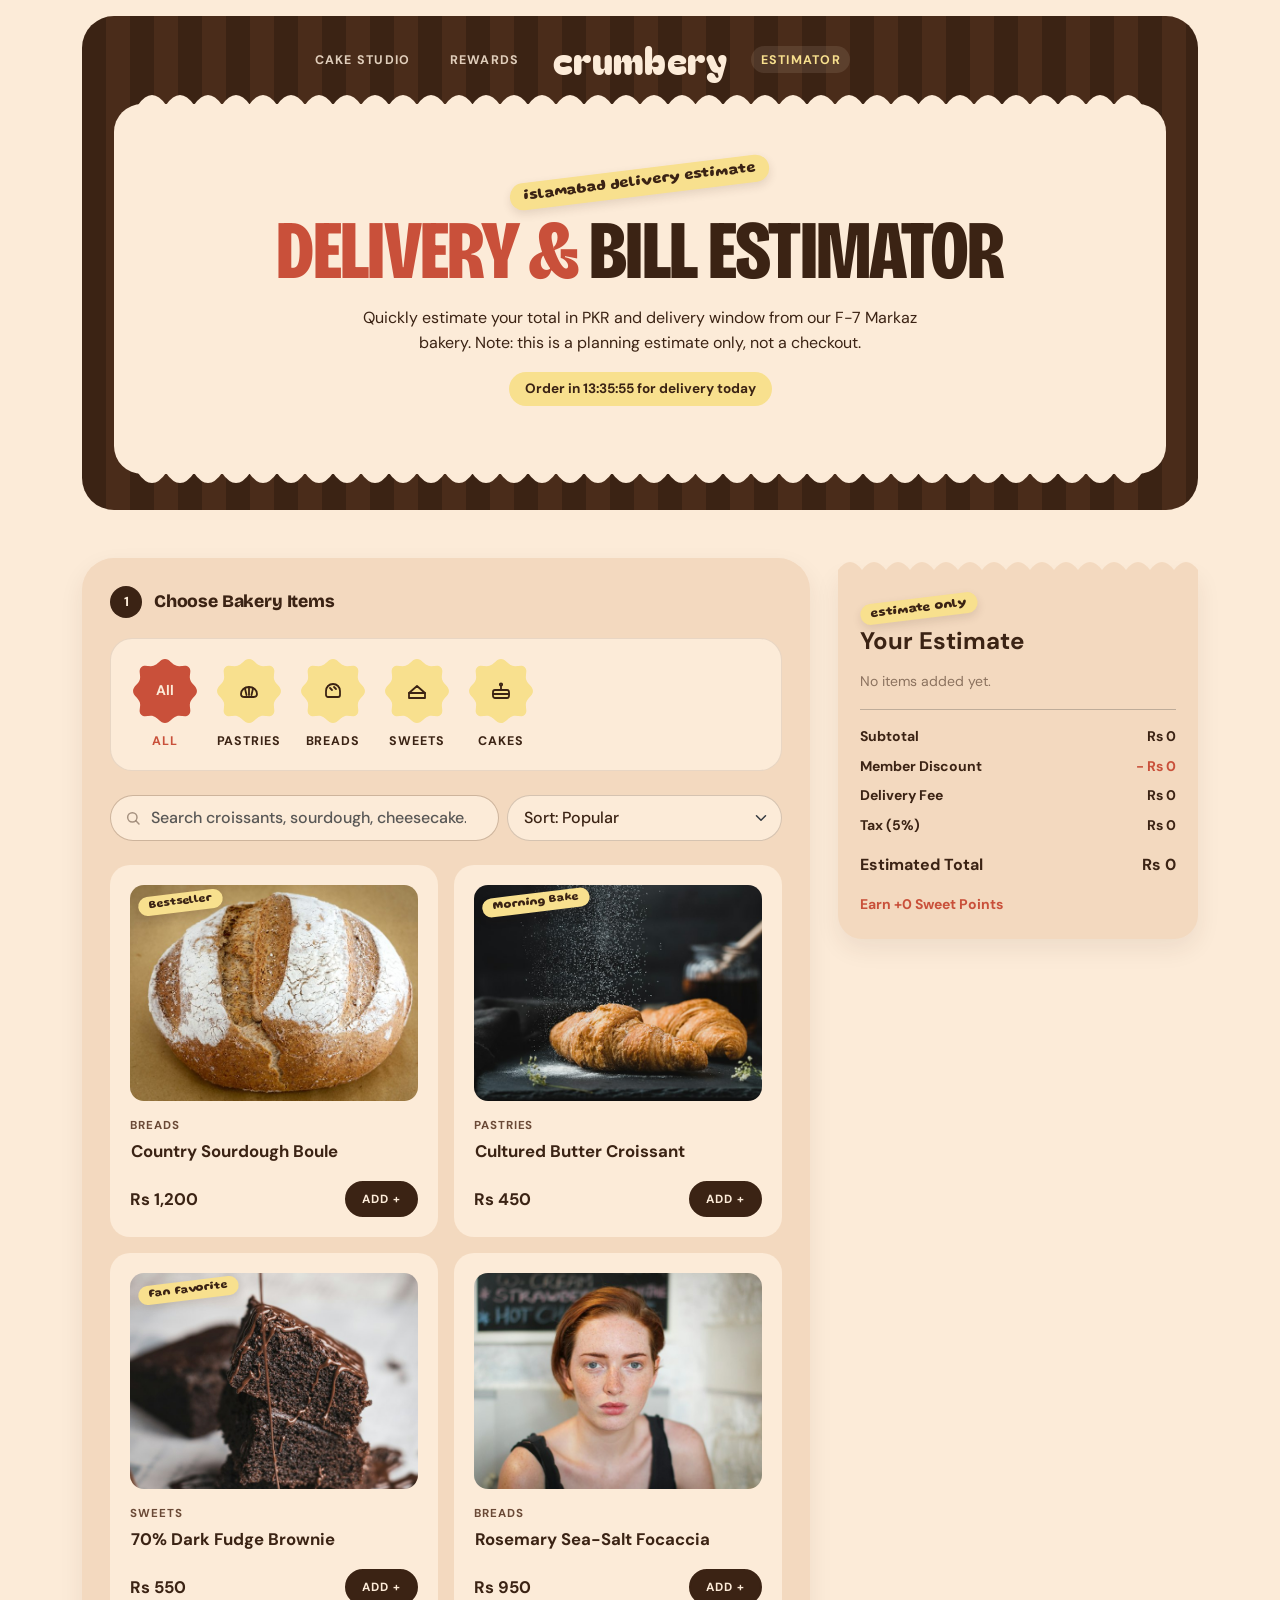
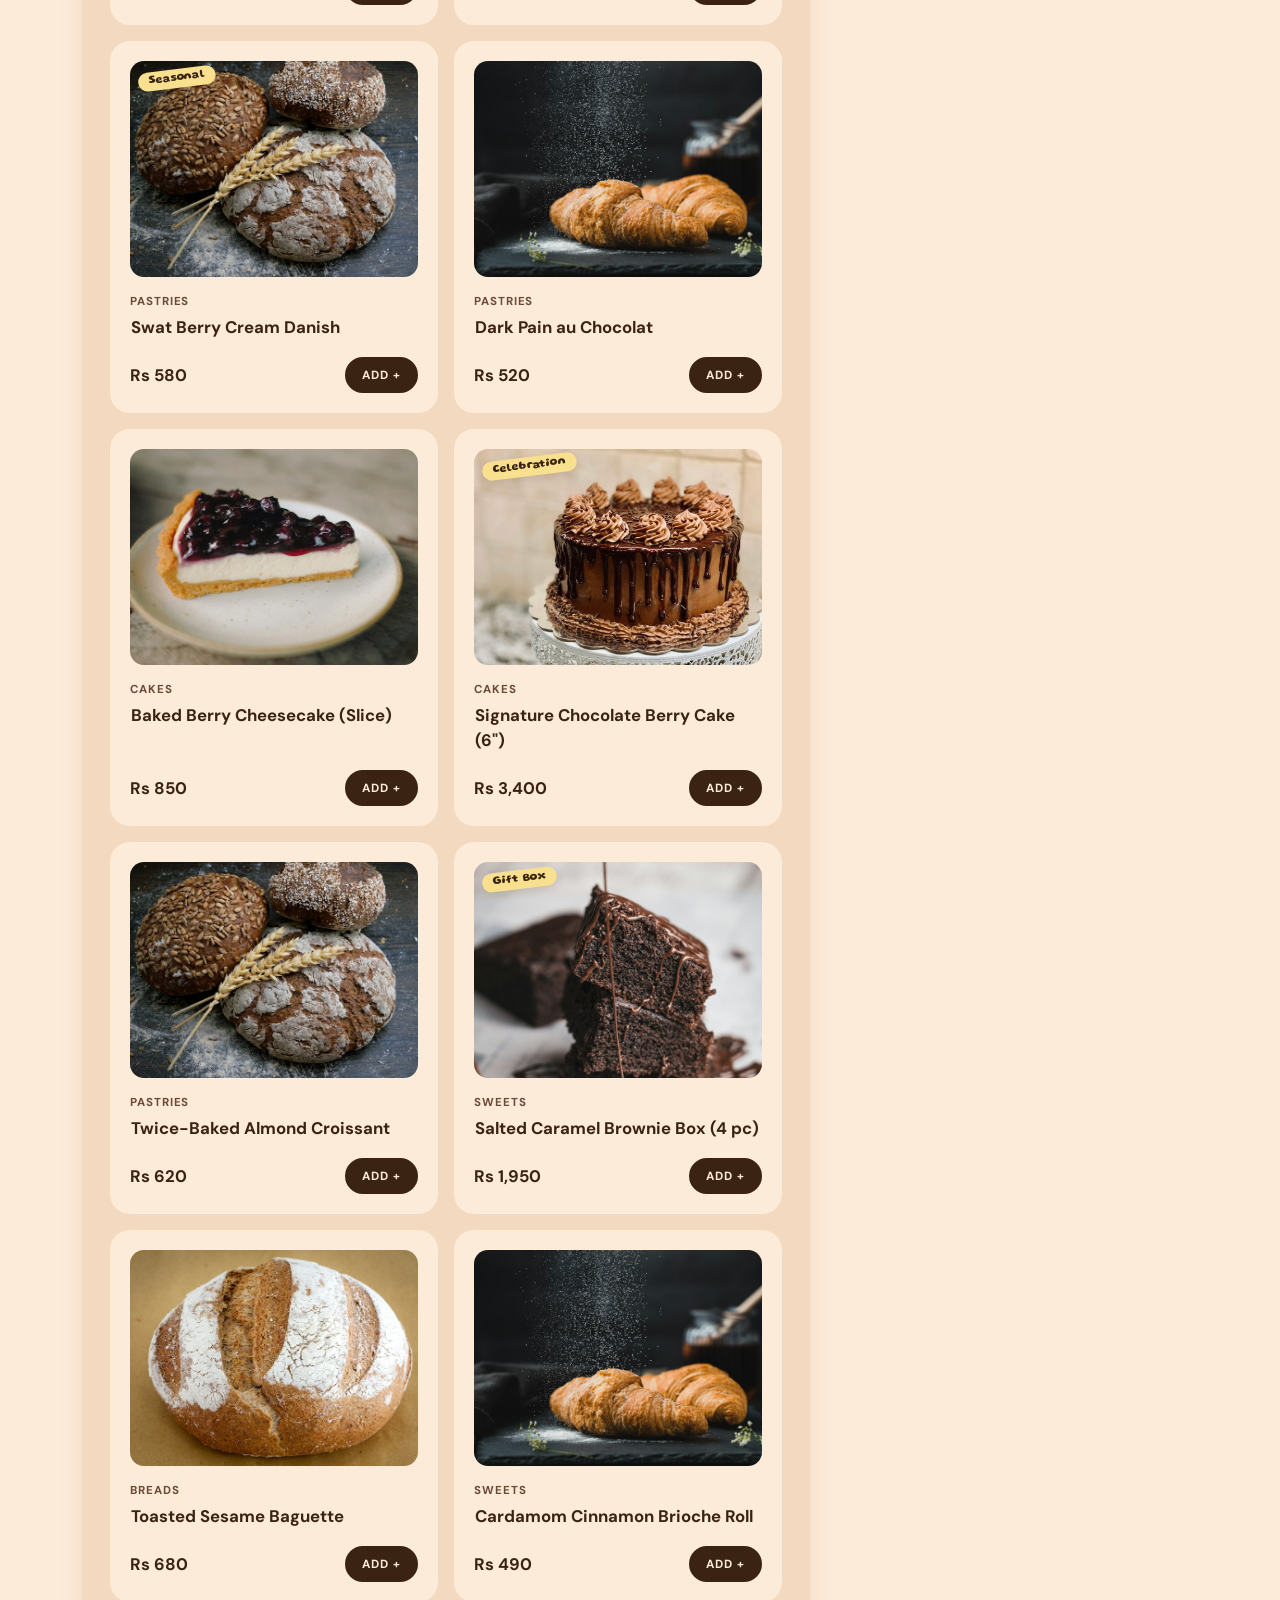
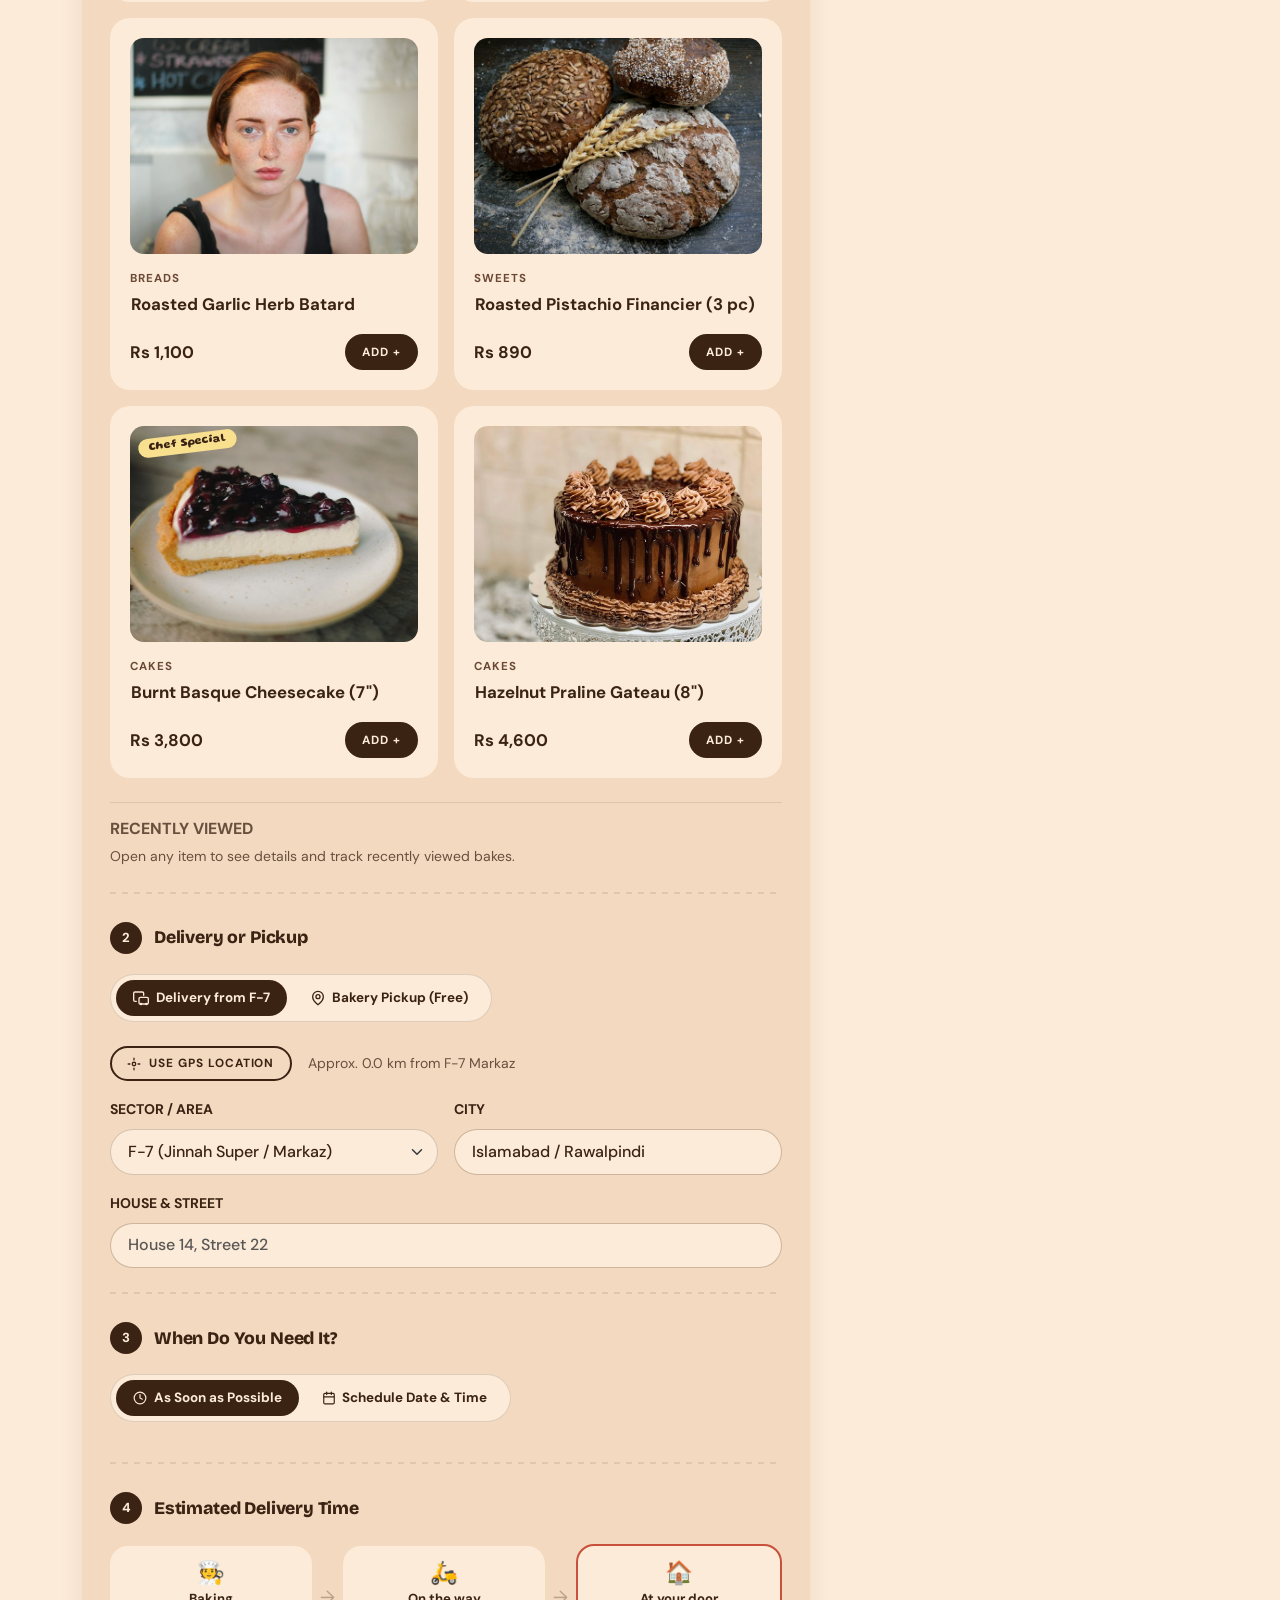
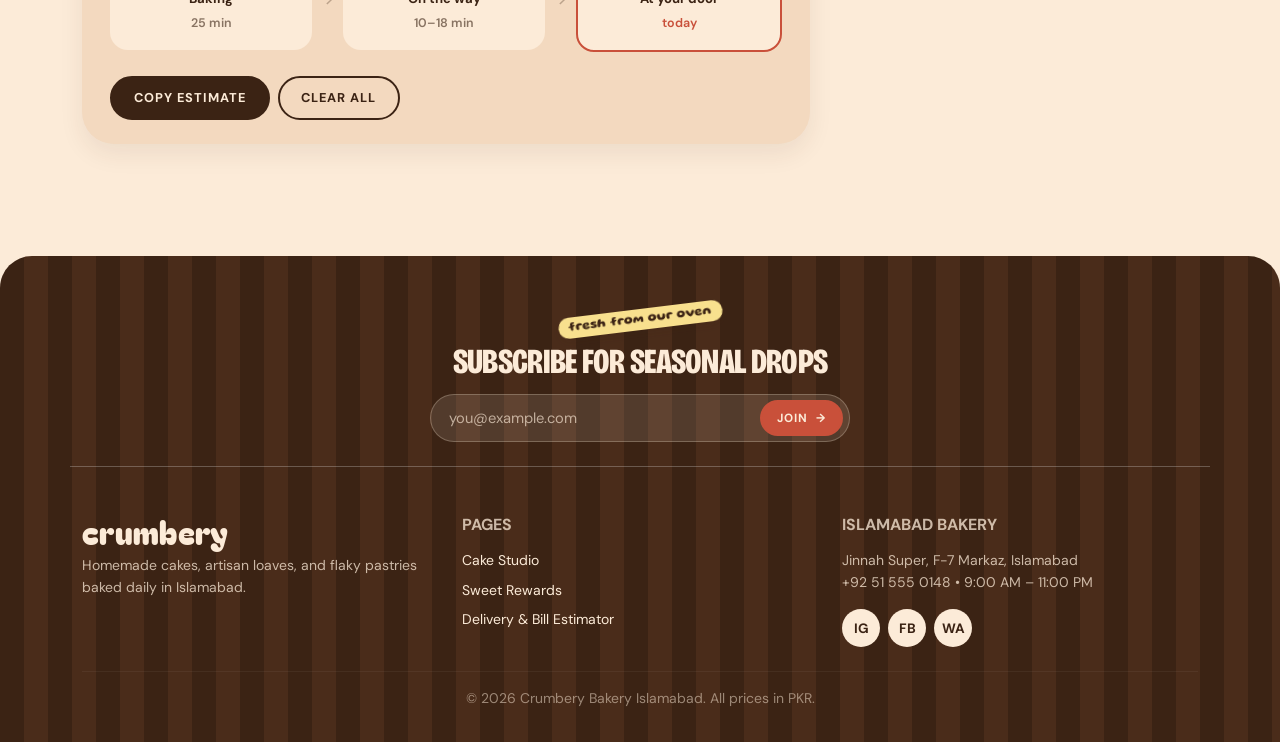
==== commit e5a6dbc3: "fix: base delivery time on the earliest slot the bakery can meet Custom cakes now push delivery back" ====
--- a/estimate.html
+++ b/estimate.html
@@ -192,6 +192,11 @@
               <input id="scheduleTimeInput" type="time" class="form-control est-input" value="16:00">
             </div>
           </div>
+
+          <div class="est-time-notice mt-3" id="timeNotice" role="status" aria-live="polite" hidden>
+            <span data-notice-text></span>
+            <button type="button" class="pill-btn pill-btn--sm" data-use-earliest hidden>Use earliest time</button>
+          </div>
         </section>
 
         <div class="est-divider" aria-hidden="true"></div>
@@ -221,6 +226,7 @@
               <span class="eta-timeline__step-time text-terracotta" id="etaTotalRange">40–50 min</span>
             </div>
           </div>
+          <p class="est-arrival fw-bold mb-4" id="etaArrivalText" aria-live="polite"></p>
           <div class="d-flex flex-wrap gap-2">
             <button type="button" class="pill-btn" id="copyEstimateBtn">Copy estimate</button>
             <button type="button" class="pill-btn pill-btn--outline" id="clearEstimateBtn">Clear all</button>
--- a/css/pages/estimate.css
+++ b/css/pages/estimate.css
@@ -241,3 +241,32 @@
   font-size: 0.85rem;
   font-weight: 700;
 }
+
+/* Earliest-time notice (custom cake notice, too-early or out-of-hours schedule) */
+.est-time-notice {
+  display: flex;
+  flex-wrap: wrap;
+  align-items: center;
+  justify-content: space-between;
+  gap: 0.6rem 1rem;
+  background: var(--butter);
+  color: var(--choco);
+  border-radius: 16px;
+  padding: 0.75rem 1rem;
+  font-size: 0.88rem;
+  font-weight: 600;
+}
+
+.est-time-notice--error {
+  background: #FBE1DA;
+  border: 1.5px solid var(--terracotta);
+}
+
+.est-arrival {
+  margin-top: -0.75rem;
+  color: var(--terracotta);
+}
+
+.est-arrival:empty {
+  display: none;
+}
